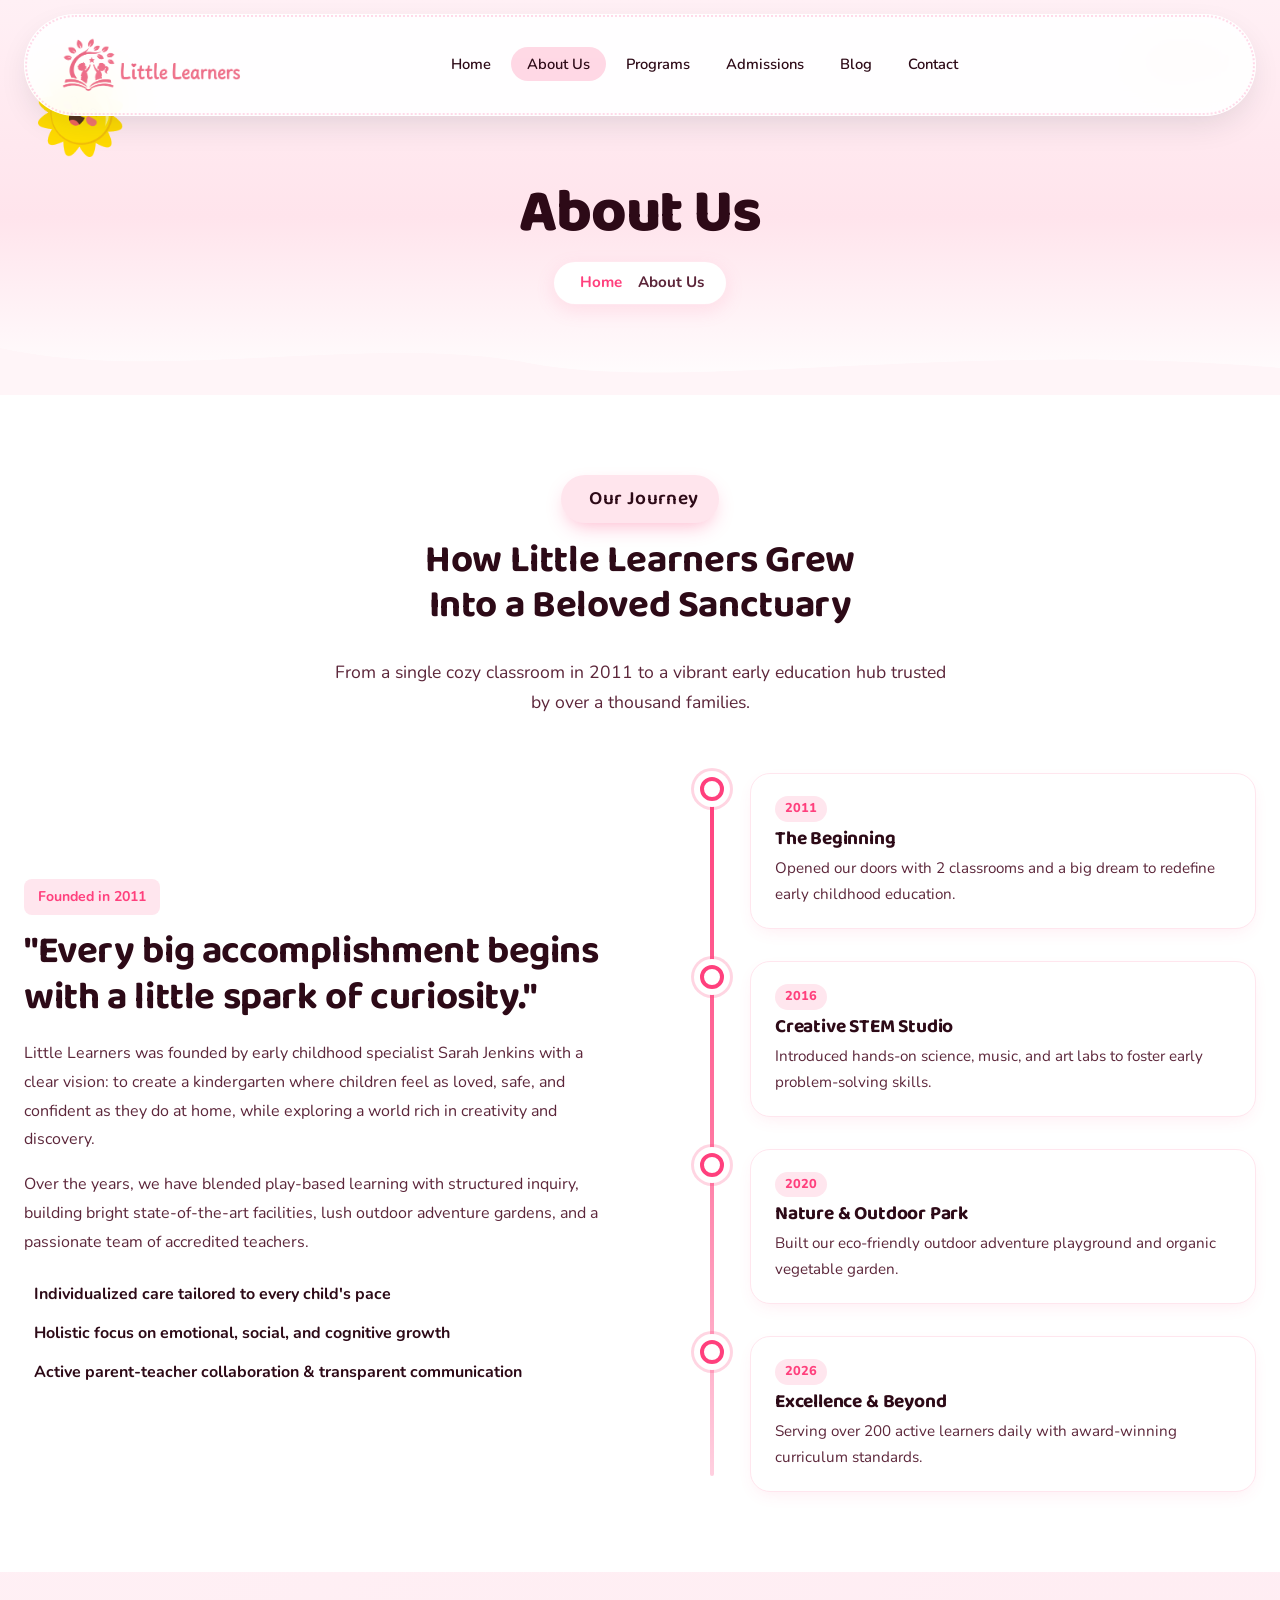
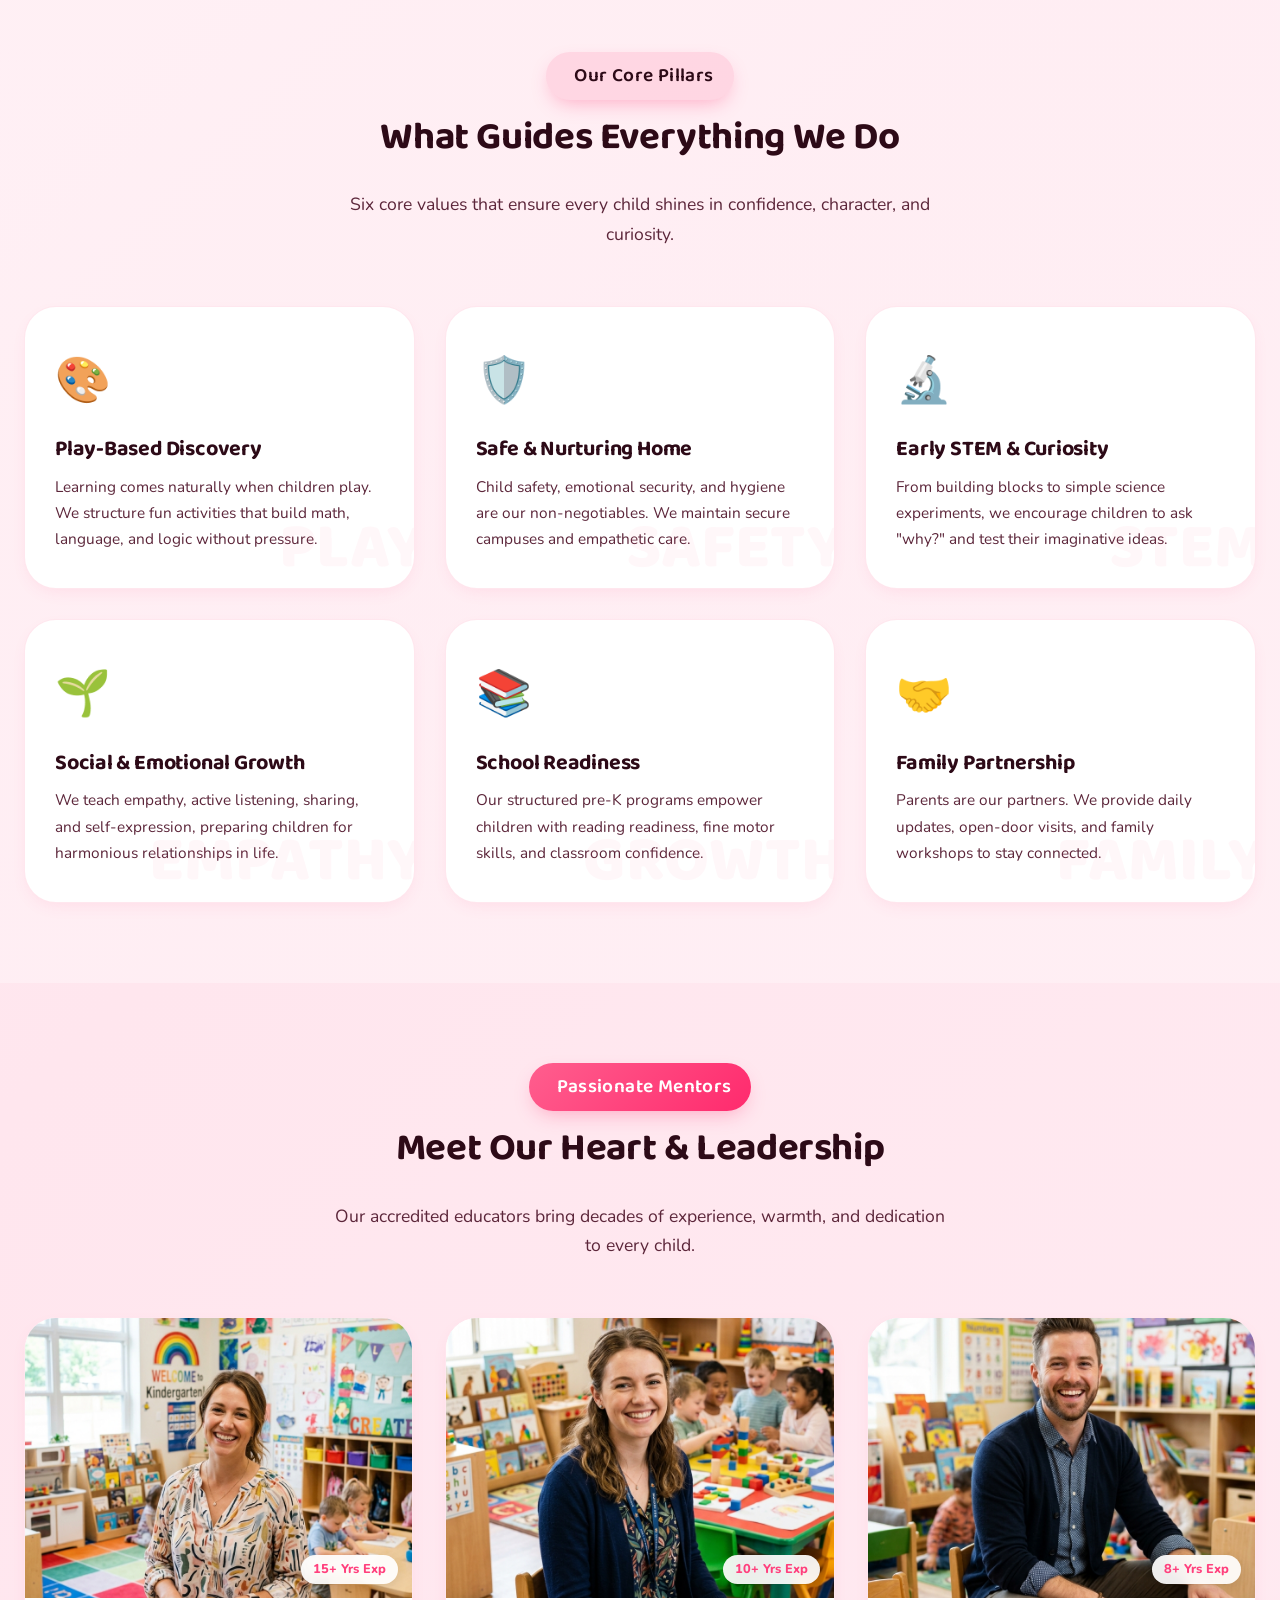
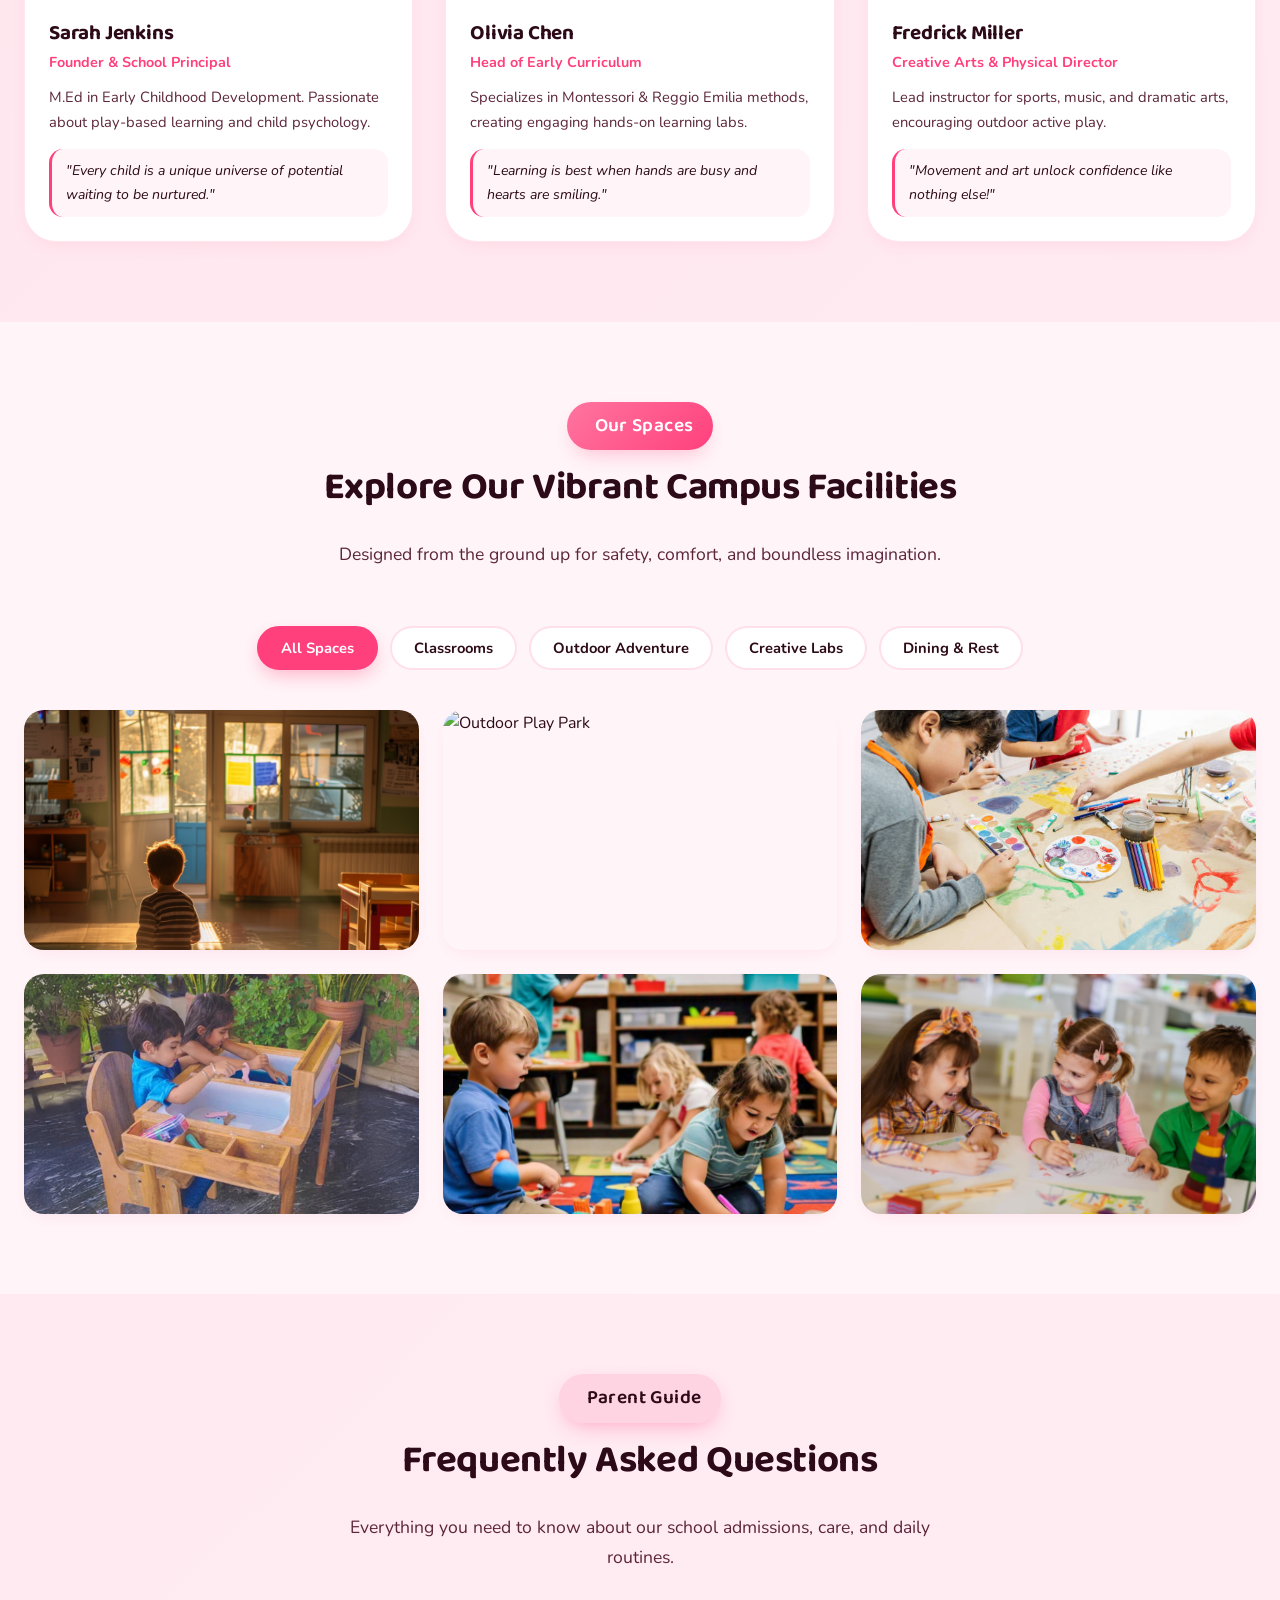
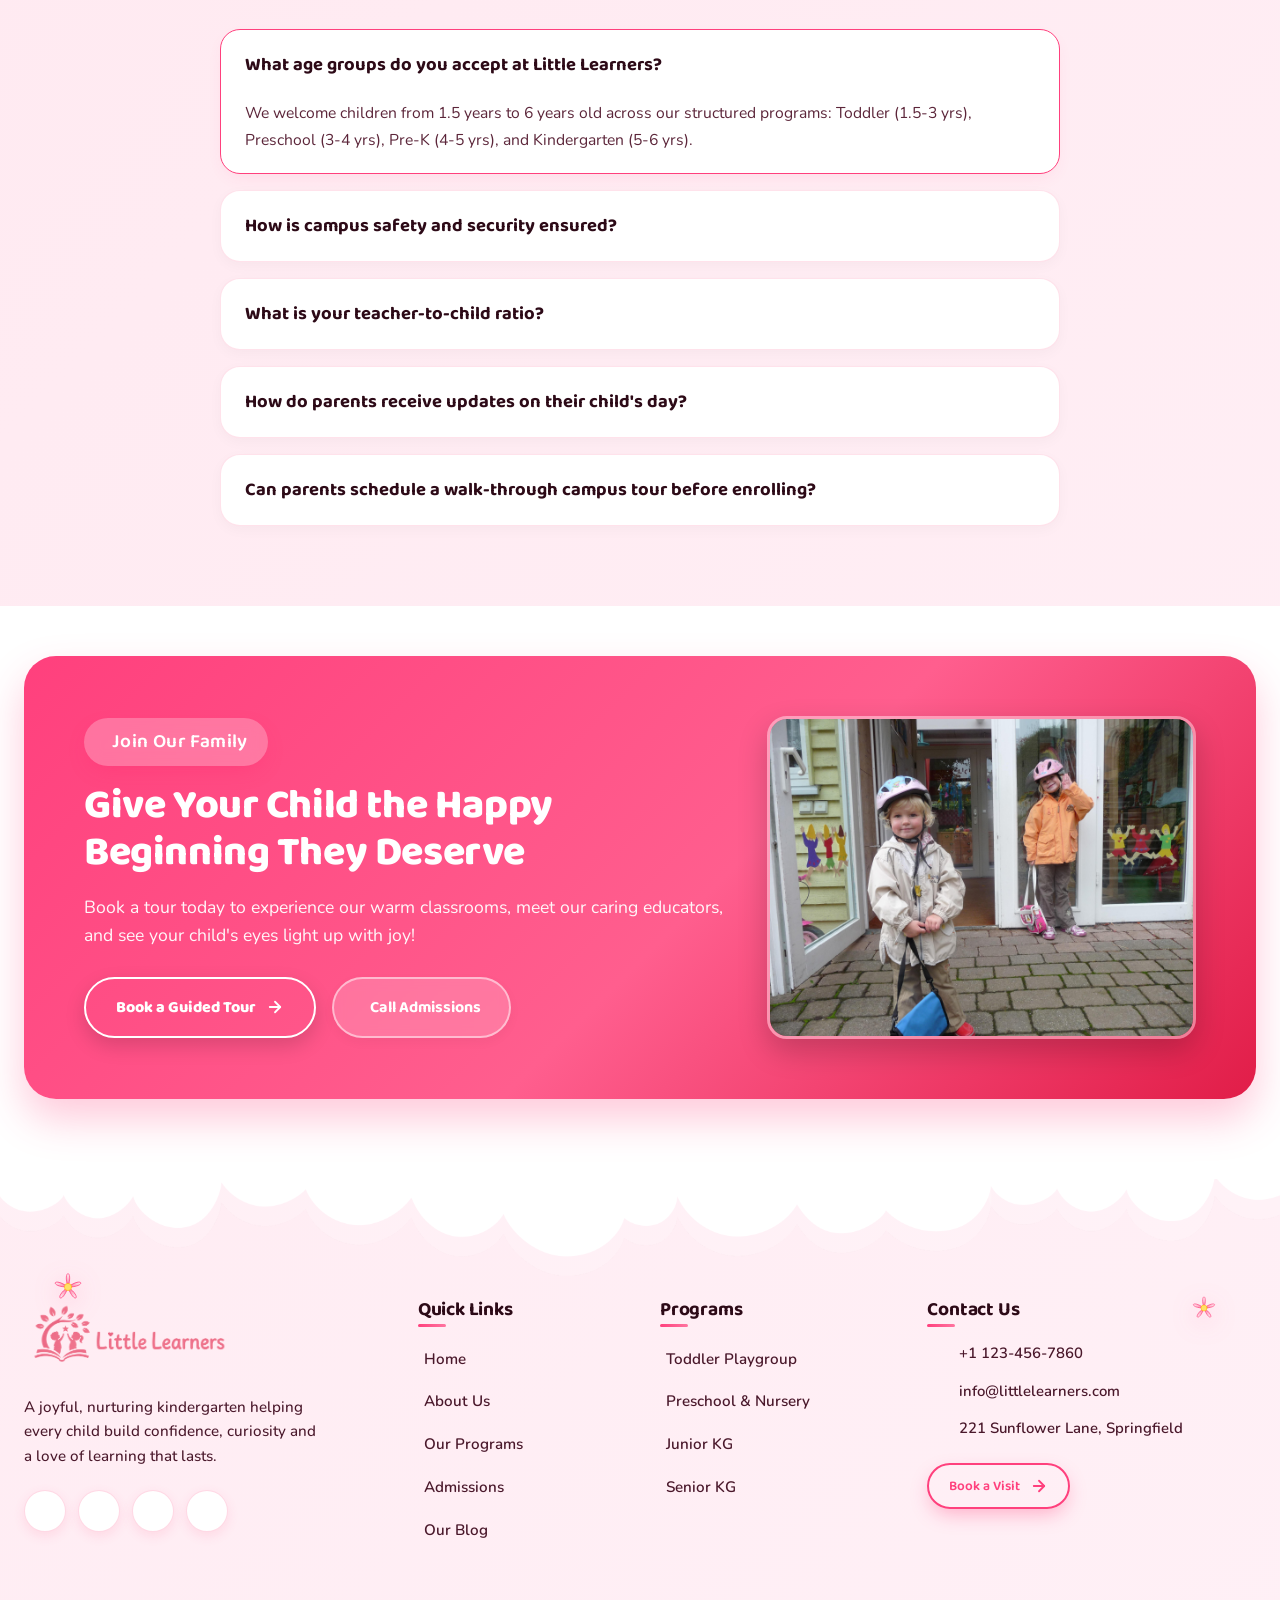
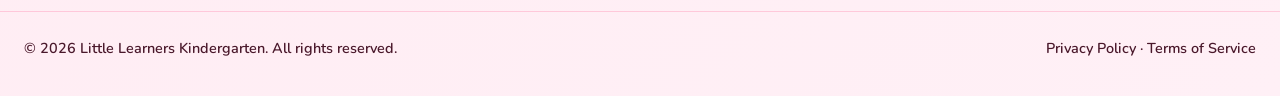
==== about.html @ aa737bb9 "Add files via upload" ====
<!DOCTYPE html>
<html lang="en">
<head>
<meta charset="UTF-8">
<meta name="viewport" content="width=device-width, initial-scale=1.0">
<title>About Us | Little Learners Kindergarten & Preschool</title>
<meta name="description" content="Learn about Little Learners Kindergarten - our story, play-based philosophy, certified educators, safe campus facilities, and commitment to early childhood growth.">
<meta property="og:title" content="About Us | Little Learners Kindergarten">
<meta property="og:description" content="Discover where curiosity and joy spark lifelong learning at Little Learners Kindergarten.">
<meta property="og:type" content="website">

<!-- Preconnect Fonts -->
<link rel="preconnect" href="https://fonts.googleapis.com">
<link rel="preconnect" href="https://fonts.gstatic.com" crossorigin>
<link href="https://fonts.googleapis.com/css2?family=Baloo+2:wght@500;600;700;800&family=Nunito:wght@400;500;600;700;800&display=swap" rel="stylesheet">

<!-- Remix Icons & Styles -->
<link href="https://cdn.jsdelivr.net/npm/remixicon@2.5.0/fonts/remixicon.css" rel="stylesheet">
<link rel="stylesheet" href="style.css">
<script type="module" src="reticle-dev.js"></script>
</head>
<body>

<!-- Loader -->
<div class="loader-overlay" id="loaderOverlay">
  <div class="loader-container md">
    <div class="loader-spinner">
      <div class="loader-ring"></div>
      <div class="loader-ring"></div>
      <div class="loader-ring"></div>
      <div class="loader-ring"></div>
    </div>
  </div>
</div>

<!-- Custom Cursor -->
<div class="custom-cursor" data-cursor></div>

<!-- Site Header -->
<header class="site-header" id="siteHeader">
  <nav class="navbar" aria-label="Primary Navigation">
    <a href="index.html" class="brand">
      <img src="images/last-Photoroom.png" alt="Little Learners Kindergarten logo">
    </a>
    <ul class="nav-links">
      <li><a href="index.html">Home</a></li>
      <li><a href="about.html" class="active">About Us</a></li>
      <li><a href="programs.html">Programs</a></li>
      <li><a href="admissions.html">Admissions</a></li>
      <li><a href="blog.html">Blog</a></li>
      <li><a href="contact.html">Contact</a></li>
    </ul>
    <div class="nav-actions">
      <div class="search-wrap">
        <form action="https://www.google.com/search" class="search" id="search-bar">
          <input type="search" placeholder="Say something..." name="q" class="search__input" aria-label="Search site">
          <button type="button" class="search__button" id="search-button" aria-label="Open search">
            <i class="ri-search-2-line search__icon"></i>
            <i class="ri-close-line search__close"></i>
          </button>
        </form>
      </div>
      <button class="burger" id="burgerBtn" aria-label="Open menu" aria-expanded="false" aria-controls="mobileNav">
        <svg viewBox="0 0 24 24" fill="none" stroke="currentColor" stroke-width="2.4" stroke-linecap="round"><line x1="3" y1="6" x2="21" y2="6"/><line x1="3" y1="12" x2="21" y2="12"/><line x1="3" y1="18" x2="21" y2="18"/></svg>
      </button>
    </div>
  </nav>
</header>

<!-- Mobile Navigation Drawer -->
<div class="mobile-nav" id="mobileNav">
  <div class="mobile-nav-top">
    <a href="index.html" class="brand">
      <img src="images/last-Photoroom.png" alt="Little Learners Kindergarten logo">
    </a>
    <button class="icon-btn" id="closeBurger" aria-label="Close menu">
      <svg viewBox="0 0 24 24" fill="none" stroke="currentColor" stroke-width="2.4" stroke-linecap="round"><line x1="18" y1="6" x2="6" y2="18"/><line x1="6" y1="6" x2="18" y2="18"/></svg>
    </button>
  </div>
  <a href="index.html">Home</a>
  <a href="about.html" class="active">About Us</a>
  <a href="programs.html">Programs</a>
  <a href="admissions.html">Admissions</a>
  <a href="blog.html">Blog</a>
  <a href="contact.html">Contact</a>
</div>

<main id="top">

  <!-- ============ PAGE SUBHEADER HERO ============ -->
  <section class="page-subheader-hero" aria-label="About Us Header">
    <img src="images/sun.png" alt="" class="hero-doodle doodle-left" aria-hidden="true">
    <img src="images/banner-shape7.png" alt="" class="hero-doodle doodle-right" aria-hidden="true">

    <div class="container" data-aos>
      <h1>About Us</h1>
      <nav class="page-breadcrumb" aria-label="Breadcrumb">
        <a href="index.html"><i class="ri-home-4-line"></i> Home</a>
        <i class="ri-arrow-right-s-line sep"></i>
        <span>About Us</span>
      </nav>
    </div>

    <!-- Scalloped / Cloud Bottom Wave -->
    <div class="cloud-wave-bottom" aria-hidden="true">
      <svg viewBox="0 0 1200 120" preserveAspectRatio="none">
        <path d="M0,0 C150,90 350,-40 500,40 C650,110 900,-20 1200,50 L1200,120 L0,120 Z"></path>
      </svg>
    </div>
  </section>


  <!-- ============ OUR STORY & TIMELINE ============ -->
  <section class="our-story-section" id="story" aria-label="Our Story & Milestones">
    <div class="container">
      <div class="section-head text-center" data-aos>
        <span class="eyebrow purple"><i class="ri-compass-3-fill""></i> Our Journey</span>
        <h2>How Little Learners Grew Into a Beloved Sanctuary</h2>
        <p class="section-desc">From a single cozy classroom in 2011 to a vibrant early education hub trusted by over a thousand families.</p>
      </div>

      <div class="story-grid">
        <div class="story-copy" data-aos>
          <div class="story-badge">Founded in 2011</div>
          <h3>"Every big accomplishment begins with a little spark of curiosity."</h3>
          <p>Little Learners was founded by early childhood specialist Sarah Jenkins with a clear vision: to create a kindergarten where children feel as loved, safe, and confident as they do at home, while exploring a world rich in creativity and discovery.</p>
          <p>Over the years, we have blended play-based learning with structured inquiry, building bright state-of-the-art facilities, lush outdoor adventure gardens, and a passionate team of accredited teachers.</p>

          <div class="story-highlights">
            <div class="highlight-item">
              <i class="ri-checkbox-circle-fill"></i>
              <span>Individualized care tailored to every child's pace</span>
            </div>
            <div class="highlight-item">
              <i class="ri-checkbox-circle-fill"></i>
              <span>Holistic focus on emotional, social, and cognitive growth</span>
            </div>
            <div class="highlight-item">
              <i class="ri-checkbox-circle-fill"></i>
              <span>Active parent-teacher collaboration &amp; transparent communication</span>
            </div>
          </div>
        </div>

        <div class="story-timeline-wrapper" data-aos>
          <div class="timeline">
            <div class="timeline-item">
              <div class="timeline-dot"></div>
              <div class="timeline-content">
                <span class="year">2011</span>
                <h4>The Beginning</h4>
                <p>Opened our doors with 2 classrooms and a big dream to redefine early childhood education.</p>
              </div>
            </div>
            <div class="timeline-item">
              <div class="timeline-dot"></div>
              <div class="timeline-content">
                <span class="year">2016</span>
                <h4>Creative STEM Studio</h4>
                <p>Introduced hands-on science, music, and art labs to foster early problem-solving skills.</p>
              </div>
            </div>
            <div class="timeline-item">
              <div class="timeline-dot"></div>
              <div class="timeline-content">
                <span class="year">2020</span>
                <h4>Nature &amp; Outdoor Park</h4>
                <p>Built our eco-friendly outdoor adventure playground and organic vegetable garden.</p>
              </div>
            </div>
            <div class="timeline-item">
              <div class="timeline-dot"></div>
              <div class="timeline-content">
                <span class="year">2026</span>
                <h4>Excellence &amp; Beyond</h4>
                <p>Serving over 200 active learners daily with award-winning curriculum standards.</p>
              </div>
            </div>
          </div>
        </div>
      </div>
    </div>
  </section>

  <!-- ============ CORE PHILOSOPHY & VALUES ============ -->
  <section class="philosophy-section" id="philosophy" aria-label="Our Educational Philosophy">
    <div class="container">
      <div class="section-head text-center" data-aos>
        <span class="eyebrow purple"><i class="ri-compass-3-fill"></i> Our Core Pillars</span>
        <h2>What Guides Everything We Do</h2>
        <p class="section-desc">Six core values that ensure every child shines in confidence, character, and curiosity.</p>
      </div>

      <div class="values-grid">
        <div class="value-card v-1" data-aos>
          <div class="value-icon">🎨</div>
          <h3>Play-Based Discovery</h3>
          <p>Learning comes naturally when children play. We structure fun activities that build math, language, and logic without pressure.</p>
          <span class="value-bg-tag">Play</span>
        </div>

        <div class="value-card v-2" data-aos>
          <div class="value-icon">🛡️</div>
          <h3>Safe &amp; Nurturing Home</h3>
          <p>Child safety, emotional security, and hygiene are our non-negotiables. We maintain secure campuses and empathetic care.</p>
          <span class="value-bg-tag">Safety</span>
        </div>

        <div class="value-card v-3" data-aos>
          <div class="value-icon">🔬</div>
          <h3>Early STEM &amp; Curiosity</h3>
          <p>From building blocks to simple science experiments, we encourage children to ask "why?" and test their imaginative ideas.</p>
          <span class="value-bg-tag">STEM</span>
        </div>

        <div class="value-card v-4" data-aos>
          <div class="value-icon">🌱</div>
          <h3>Social &amp; Emotional Growth</h3>
          <p>We teach empathy, active listening, sharing, and self-expression, preparing children for harmonious relationships in life.</p>
          <span class="value-bg-tag">Empathy</span>
        </div>

        <div class="value-card v-5" data-aos>
          <div class="value-icon">📚</div>
          <h3>School Readiness</h3>
          <p>Our structured pre-K programs empower children with reading readiness, fine motor skills, and classroom confidence.</p>
          <span class="value-bg-tag">Growth</span>
        </div>

        <div class="value-card v-6" data-aos>
          <div class="value-icon">🤝</div>
          <h3>Family Partnership</h3>
          <p>Parents are our partners. We provide daily updates, open-door visits, and family workshops to stay connected.</p>
          <span class="value-bg-tag">Family</span>
        </div>
      </div>
    </div>
  </section>

  <!-- ============ LEADERSHIP & EDUCATORS ============ -->
  <section class="leadership-section" id="team" aria-label="Our Leadership & Educators">
    <div class="container">
      <div class="section-head text-center" data-aos>
        <span class="eyebrow"><i class="ri-user-star-line"></i> Passionate Mentors</span>
        <h2>Meet Our Heart &amp; Leadership</h2>
        <p class="section-desc">Our accredited educators bring decades of experience, warmth, and dedication to every child.</p>
      </div>

      <div class="team-grid">
        <article class="team-card" data-aos>
          <div class="team-photo-wrap">
            <img src="images/teacher-sarah.jpg" alt="Sarah Jenkins - Founder & School Principal">
            <span class="exp-tag">15+ Yrs Exp</span>
          </div>
          <div class="team-info">
            <h3>Sarah Jenkins</h3>
            <span class="role">Founder &amp; School Principal</span>
            <p>M.Ed in Early Childhood Development. Passionate about play-based learning and child psychology.</p>
            <div class="team-quote">"Every child is a unique universe of potential waiting to be nurtured."</div>
          </div>
        </article>

        <article class="team-card" data-aos>
          <div class="team-photo-wrap">
            <img src="images/teacher-olivia.jpg" alt="Olivia Chen - Head of Curriculum">
            <span class="exp-tag">10+ Yrs Exp</span>
          </div>
          <div class="team-info">
            <h3>Olivia Chen</h3>
            <span class="role">Head of Early Curriculum</span>
            <p>Specializes in Montessori &amp; Reggio Emilia methods, creating engaging hands-on learning labs.</p>
            <div class="team-quote">"Learning is best when hands are busy and hearts are smiling."</div>
          </div>
        </article>

        <article class="team-card" data-aos>
          <div class="team-photo-wrap">
            <img src="images/teacher-fred.jpg" alt="Fredrick Miller - Creative Arts & Physical Dev">
            <span class="exp-tag">8+ Yrs Exp</span>
          </div>
          <div class="team-info">
            <h3>Fredrick Miller</h3>
            <span class="role">Creative Arts &amp; Physical Director</span>
            <p>Lead instructor for sports, music, and dramatic arts, encouraging outdoor active play.</p>
            <div class="team-quote">"Movement and art unlock confidence like nothing else!"</div>
          </div>
        </article>
      </div>
    </div>
  </section>

  <!-- ============ INTERACTIVE CAMPUS & FACILITY GALLERY ============ -->
  <section class="campus-gallery-section" id="campus" aria-label="Campus & Facility Gallery">
    <div class="container">
      <div class="section-head text-center" data-aos>
        <span class="eyebrow orange"><i class="ri-building-4-line"></i> Our Spaces</span>
        <h2>Explore Our Vibrant Campus Facilities</h2>
        <p class="section-desc">Designed from the ground up for safety, comfort, and boundless imagination.</p>
      </div>

      <!-- Filter Buttons -->
      <div class="gallery-filter-tabs" data-aos>
        <button class="filter-tab active" data-filter="all">All Spaces</button>
        <button class="filter-tab" data-filter="classrooms">Classrooms</button>
        <button class="filter-tab" data-filter="playground">Outdoor Adventure</button>
        <button class="filter-tab" data-filter="creative">Creative Labs</button>
        <button class="filter-tab" data-filter="dining">Dining &amp; Rest</button>
      </div>

      <!-- Gallery Grid -->
      <div class="gallery-grid" data-aos>
        <div class="gallery-item" data-category="classrooms">
          <div class="gallery-thumb">
            <img src="images/adorable-kid-playing-with-shadows.jpg" alt="Sunny Discovery Classroom">
            <div class="gallery-overlay">
              <span class="gallery-cat">Classroom</span>
              <h4>Sunny Discovery Classroom</h4>
              <button class="view-img-btn" data-src="images/kindergarten-img1.png" data-title="Sunny Discovery Classroom" aria-label="View larger image"><i class="ri-zoom-in-line"></i></button>
            </div>
          </div>
        </div>

        <div class="gallery-item" data-category="playground">
          <div class="gallery-thumb">
            <img src="images/outdoor.jpg" alt="Outdoor Play Park">
            <div class="gallery-overlay">
              <span class="gallery-cat">Outdoor Adventure</span>
              <h4>Outdoor Adventure Park</h4>
              <button class="view-img-btn" data-src="images/kids.png" data-title="Outdoor Adventure Park" aria-label="View larger image"><i class="ri-zoom-in-line"></i></button>
            </div>
          </div>
        </div>

        <div class="gallery-item" data-category="creative">
          <div class="gallery-thumb">
            <img src="images/Creative Art & Craft Studio.jpg" alt="Creative Art & Craft Studio">
            <div class="gallery-overlay">
              <span class="gallery-cat">Creative Lab</span>
              <h4>Creative Art &amp; Craft Studio</h4>
              <button class="view-img-btn" data-src="images/banner-img1.png" data-title="Creative Art & Craft Studio" aria-label="View larger image"><i class="ri-zoom-in-line"></i></button>
            </div>
          </div>
        </div>

        <div class="gallery-item" data-category="classrooms">
          <div class="gallery-thumb">
            <img src="images/Sensory Exploration Corner.webp" alt="Sensory Exploration Corner">
            <div class="gallery-overlay">
              <span class="gallery-cat">Classroom</span>
              <h4>Sensory Exploration Corner</h4>
              <button class="view-img-btn" data-src="images/about-1.png" data-title="Sensory Exploration Corner" aria-label="View larger image"><i class="ri-zoom-in-line"></i></button>
            </div>
          </div>
        </div>

        <div class="gallery-item" data-category="dining">
          <div class="gallery-thumb">
            <img src="images/blog-img2.png" alt="Organic Nutrition & Dining Hall">
            <div class="gallery-overlay">
              <span class="gallery-cat">Dining &amp; Rest</span>
              <h4>Organic Nutrition Hall</h4>
              <button class="view-img-btn" data-src="images/blog-img2.png" data-title="Organic Nutrition Hall" aria-label="View larger image"><i class="ri-zoom-in-line"></i></button>
            </div>
          </div>
        </div>

        <div class="gallery-item" data-category="creative">
          <div class="gallery-thumb">
            <img src="images/blog-img1.png" alt="Cozy Storybook Library">
            <div class="gallery-overlay">
              <span class="gallery-cat">Creative Lab</span>
              <h4>Cozy Storybook Library</h4>
              <button class="view-img-btn" data-src="images/blog-img1.png" data-title="Cozy Storybook Library" aria-label="View larger image"><i class="ri-zoom-in-line"></i></button>
            </div>
          </div>
        </div>
      </div>
    </div>
  </section>

  <!-- ============ INTERACTIVE FAQ ACCORDION ============ -->
  <section class="faq-section" id="faq" aria-label="Frequently Asked Questions">
    <div class="container">
      <div class="section-head text-center" data-aos>
        <span class="eyebrow purple"><i class="ri-questionnaire-line"></i> Parent Guide</span>
        <h2>Frequently Asked Questions</h2>
        <p class="section-desc">Everything you need to know about our school admissions, care, and daily routines.</p>
      </div>

      <div class="faq-wrapper" data-aos>
        <div class="faq-item active">
          <button class="faq-trigger" aria-expanded="true">
            <span>What age groups do you accept at Little Learners?</span>
            <i class="ri-add-line faq-icon"></i>
          </button>
          <div class="faq-content">
            <p>We welcome children from 1.5 years to 6 years old across our structured programs: Toddler (1.5-3 yrs), Preschool (3-4 yrs), Pre-K (4-5 yrs), and Kindergarten (5-6 yrs).</p>
          </div>
        </div>

        <div class="faq-item">
          <button class="faq-trigger" aria-expanded="false">
            <span>How is campus safety and security ensured?</span>
            <i class="ri-add-line faq-icon"></i>
          </button>
          <div class="faq-content">
            <p>Our campus features 24/7 HD CCTV monitoring, biometric access gates, background-checked staff, biometric child check-in/out, and dedicated certified first-aid personnel on site at all times.</p>
          </div>
        </div>

        <div class="faq-item">
          <button class="faq-trigger" aria-expanded="false">
            <span>What is your teacher-to-child ratio?</span>
            <i class="ri-add-line faq-icon"></i>
          </button>
          <div class="faq-content">
            <p>We maintain low ratios to ensure personalized warmth and attention: 1:4 for toddlers, 1:6 for preschool, and 1:8 for Pre-K and Kindergarten groups.</p>
          </div>
        </div>

        <div class="faq-item">
          <button class="faq-trigger" aria-expanded="false">
            <span>How do parents receive updates on their child's day?</span>
            <i class="ri-add-line faq-icon"></i>
          </button>
          <div class="faq-content">
            <p>Through our secure Parent Mobile App, parents receive real-time updates, activity photos, meal summaries, nap logs, and direct chat access with lead teachers.</p>
          </div>
        </div>

        <div class="faq-item">
          <button class="faq-trigger" aria-expanded="false">
            <span>Can parents schedule a walk-through campus tour before enrolling?</span>
            <i class="ri-add-line faq-icon"></i>
          </button>
          <div class="faq-content">
            <p>Yes, absolutely! We encourage all prospective parents to visit us. You can easily schedule a personalized guided tour by clicking the "Schedule a Campus Tour" button on this page.</p>
          </div>
        </div>
      </div>
    </div>
  </section>

  <!-- ============ CTA BANNER & VIRTUAL TOUR ============ -->
  <section class="cta-banner-section" aria-label="Schedule Tour Call to Action" data-testid="cta-banner">
    <div class="container">
      <div class="cta-card" data-aos>
        <div class="cta-content">
          <span class="eyebrow white"><i class="ri-heart-add-fill"></i> Join Our Family</span>
          <h2>Give Your Child the Happy Beginning They Deserve</h2>
          <p>Book a tour today to experience our warm classrooms, meet our caring educators, and see your child's eyes light up with joy!</p>
          <div class="cta-btns">
            <button class="btn btn-primary cta-btn-white" id="openTourModalBtn2" data-testid="cta-tour-btn">
              Book a Guided Tour
              <svg viewBox="0 0 24 24" fill="none" stroke="currentColor" stroke-width="2.4" stroke-linecap="round" stroke-linejoin="round"><line x1="5" y1="12" x2="19" y2="12"/><polyline points="12 5 19 12 12 19"/></svg>
            </button>
            <a href="tel:+1234567890" class="btn btn-secondary cta-btn-outline">
              <i class="ri-phone-fill"></i> Call Admissions
            </a>
          </div>
        </div>
        <div class="cta-visual">
          <img src="images/eme-kindergarten-421623_1920.jpg" alt="Happy teacher and children">
        </div>
      </div>
    </div>
  </section>

</main>

<!-- ============ FOOTER ============ -->
<footer class="site-footer" id="footer">
  <div class="c-ft-shape" aria-hidden="true">
    <img src="images/our-program-shape1-1.png" alt="" class="cloud-shape-img">
  </div>

  <!-- Cherry Blossom Floating Doodles in Footer -->
  <svg class="cherry-blossom blossom-sway-slow" viewBox="0 0 100 100" width="60" height="60" style="top: 15%; left: 3%;" aria-hidden="true">
    <g fill="none" stroke-linecap="round" stroke-linejoin="round">
      <path d="M50 50 C40 20, 60 20, 50 50 Z" fill="url(#blossomGrad1)" stroke="#ff407d" stroke-width="1.2" transform="rotate(0 50 50)"/>
      <path d="M50 50 C40 20, 60 20, 50 50 Z" fill="url(#blossomGrad1)" stroke="#ff407d" stroke-width="1.2" transform="rotate(72 50 50)"/>
      <path d="M50 50 C40 20, 60 20, 50 50 Z" fill="url(#blossomGrad1)" stroke="#ff407d" stroke-width="1.2" transform="rotate(144 50 50)"/>
      <path d="M50 50 C40 20, 60 20, 50 50 Z" fill="url(#blossomGrad1)" stroke="#ff407d" stroke-width="1.2" transform="rotate(216 50 50)"/>
      <path d="M50 50 C40 20, 60 20, 50 50 Z" fill="url(#blossomGrad1)" stroke="#ff407d" stroke-width="1.2" transform="rotate(288 50 50)"/>
      <circle cx="50" cy="50" r="6" fill="#ffe066" stroke="#ffb703" stroke-width="1"/>
    </g>
    <defs>
      <linearGradient id="blossomGrad1" x1="0%" y1="0%" x2="0%" y2="100%">
        <stop offset="0%" stop-color="#fff0f5" />
        <stop offset="60%" stop-color="#ff9ebb" />
        <stop offset="100%" stop-color="#ff407d" />
      </linearGradient>
    </defs>
  </svg>
  <svg class="cherry-blossom blossom-float" viewBox="0 0 100 100" width="50" height="50" style="top: 20%; right: 4%;" aria-hidden="true">
    <g fill="none" stroke-linecap="round" stroke-linejoin="round">
      <path d="M50 50 C40 20, 60 20, 50 50 Z" fill="url(#blossomGrad1)" stroke="#ff407d" stroke-width="1.2" transform="rotate(0 50 50)"/>
      <path d="M50 50 C40 20, 60 20, 50 50 Z" fill="url(#blossomGrad1)" stroke="#ff407d" stroke-width="1.2" transform="rotate(72 50 50)"/>
      <path d="M50 50 C40 20, 60 20, 50 50 Z" fill="url(#blossomGrad1)" stroke="#ff407d" stroke-width="1.2" transform="rotate(144 50 50)"/>
      <path d="M50 50 C40 20, 60 20, 50 50 Z" fill="url(#blossomGrad1)" stroke="#ff407d" stroke-width="1.2" transform="rotate(216 50 50)"/>
      <path d="M50 50 C40 20, 60 20, 50 50 Z" fill="url(#blossomGrad1)" stroke="#ff407d" stroke-width="1.2" transform="rotate(288 50 50)"/>
      <circle cx="50" cy="50" r="6" fill="#ffe066" stroke="#ffb703" stroke-width="1"/>
    </g>
  </svg>

  <div class="container footer-grid">
    <div class="footer-about" data-aos>
      <div class="footer-brand">
        <a href="index.html">
          <img src="images/last-Photoroom.png" alt="Little Learners Kindergarten logo">
        </a>
      </div>
      <p>A joyful, nurturing kindergarten helping every child build confidence, curiosity and a love of learning that lasts.</p>
      <div class="footer-social">
        <a href="#" aria-label="Instagram"><i class="ri-instagram-line"></i></a>
        <a href="#" aria-label="Facebook"><i class="ri-facebook-fill"></i></a>
        <a href="#" aria-label="YouTube"><i class="ri-youtube-fill"></i></a>
        <a href="#" aria-label="LinkedIn"><i class="ri-linkedin-fill"></i></a>
      </div>
    </div>
    <div class="footer-col" data-aos>
      <h4>Quick Links</h4>
      <ul>
        <li><a href="index.html"><i class="ri-arrow-right-s-line"></i> Home</a></li>
        <li><a href="about.html"><i class="ri-arrow-right-s-line"></i> About Us</a></li>
        <li><a href="programs.html"><i class="ri-arrow-right-s-line"></i> Our Programs</a></li>
        <li><a href="admissions.html"><i class="ri-arrow-right-s-line"></i> Admissions</a></li>
        <li><a href="blog.html"><i class="ri-arrow-right-s-line"></i> Our Blog</a></li>
      </ul>
    </div>
    <div class="footer-col" data-aos>
      <h4>Programs</h4>
      <ul>
        <li><a href="programs.html"><i class="ri-arrow-right-s-line"></i> Toddler Playgroup</a></li>
        <li><a href="programs.html"><i class="ri-arrow-right-s-line"></i> Preschool &amp; Nursery</a></li>
        <li><a href="programs.html"><i class="ri-arrow-right-s-line"></i> Junior KG</a></li>
        <li><a href="programs.html"><i class="ri-arrow-right-s-line"></i> Senior KG</a></li>
      </ul>
    </div>
    <div class="footer-col" data-aos>
      <h4>Contact Us</h4>
      <ul class="footer-contact">
        <li>
          <i class="ri-phone-fill"></i>
          <span>+1 123-456-7860</span>
        </li>
        <li>
          <i class="ri-mail-fill"></i>
          <span>info@littlelearners.com</span>
        </li>
        <li>
          <i class="ri-map-pin-2-fill"></i>
          <span>221 Sunflower Lane, Springfield</span>
        </li>
      </ul>
      <button class="btn btn-primary btn-sm open-program-modal-btn" style="margin-top: 10px;">Book a Visit
        <svg viewBox="0 0 24 24" fill="none" stroke="currentColor" stroke-width="2.4" stroke-linecap="round" stroke-linejoin="round"><line x1="5" y1="12" x2="19" y2="12"/><polyline points="12 5 19 12 12 19"/></svg>
      </button>
    </div>
  </div>
  <div class="container footer-bottom">
    <span>© 2026 Little Learners Kindergarten. All rights reserved.</span>
    <span><a href="#">Privacy Policy</a> · <a href="#">Terms of Service</a></span>
  </div>
</footer>

<!-- Back to top button -->
<button id="backToTop" aria-label="Back to Top"><i class="ri-arrow-up-line"></i></button>

<!-- Campus Tour Schedule Modal -->
<div class="modal-overlay" id="tourModal" aria-hidden="true">
  <div class="modal-card" role="dialog" aria-modal="true" aria-labelledby="modalTitle">
    <button class="modal-close" id="closeTourModalBtn" aria-label="Close modal">&times;</button>
    <div class="modal-header">
      <span class="eyebrow"><i class="ri-calendar-event-fill"></i> Campus Tour</span>
      <h3 id="modalTitle">Schedule Your Visit</h3>
      <p>Choose a convenient time to explore our campus with your child.</p>
    </div>
    <form id="tourScheduleForm" class="modal-form">
      <div class="form-group">
        <label for="parentName">Parent Full Name</label>
        <input type="text" id="parentName" placeholder="e.g. Jane Doe" required>
      </div>
      <div class="form-row">
        <div class="form-group">
          <label for="parentEmail">Email Address</label>
          <input type="email" id="parentEmail" placeholder="jane@example.com" required>
        </div>
        <div class="form-group">
          <label for="parentPhone">Phone Number</label>
          <input type="tel" id="parentPhone" placeholder="(555) 000-0000" required>
        </div>
      </div>
      <div class="form-row">
        <div class="form-group">
          <label for="childAge">Child's Age Group</label>
          <select id="childAge" required>
            <option value="">Select age</option>
            <option value="toddler">Toddler (1.5 - 3 yrs)</option>
            <option value="preschool">Preschool (3 - 4 yrs)</option>
            <option value="prek">Pre-K (4 - 5 yrs)</option>
            <option value="kindergarten">Kindergarten (5 - 6 yrs)</option>
          </select>
        </div>
        <div class="form-group">
          <label for="preferredDate">Preferred Date</label>
          <input type="date" id="preferredDate" required>
        </div>
      </div>
      <button type="submit" class="btn btn-primary btn-block">
        Confirm Tour Request
        <i class="ri-check-line"></i>
      </button>
    </form>
  </div>
</div>

<!-- Image Lightbox Modal -->
<div class="lightbox-overlay" id="lightboxModal" aria-hidden="true">
  <div class="lightbox-content">
    <button class="lightbox-close" id="lightboxClose" aria-label="Close preview">&times;</button>
    <img id="lightboxImg" src="" alt="Preview">
    <p id="lightboxCaption" class="lightbox-caption"></p>
  </div>
</div>

<!-- Scripts -->
<script src="script.js"></script>
</body>
</html>
---- style.css ----
/* =========================================================
   Little Learners - Kindergarten & Preschool
   Design tokens
   ========================================================= */
:root{
  --thistle: #f43f5e;
  --pastel-petal: #ff407d;
  --baby-pink: #ff5e8e;
  --icy-blue: #ffe4ed;
  --sky-blue: #ffd0e0;

  --rose-primary: var(--pastel-petal);
  --rose-deep: #e11d48;
  --rose-light: #ff75a0;
  --accent: var(--pastel-petal);
  --accent-soft: rgba(255, 64, 125, 0.2);
  --paper: #fff0f5;
  --paper-soft: #ffe6ee;
  --bg-light: #fff5f8;
  --white: #FFFFFF;
  --ink: #2d0a17;
  --grey: #5c263a;

  --radius-lg: 32px;
  --radius-md: 20px;
  --radius-sm: 14px;

  --shadow-soft: 0 8px 24px -6px rgba(255, 64, 125, 0.16);
  --shadow-card: 0 6px 18px -6px rgba(255, 64, 125, 0.12);
  --shadow-btn: 0 8px 20px -4px rgba(255, 42, 109, 0.35);

  --ease: cubic-bezier(.22,1,.36,1);
}

*,*::before,*::after{ box-sizing:border-box; }
html{
  scroll-behavior:smooth;
  scroll-padding-top: 110px;
}
@media (prefers-reduced-motion: reduce){
  html{ scroll-behavior:auto; }
  *{ animation-duration:0.001ms !important; animation-iteration-count:1 !important; transition-duration:0.001ms !important; }
}

html, body {
  overflow-x: clip;
}
body{
  margin:0;
  font-family:'Nunito', sans-serif;
  color:var(--ink);
  background:linear-gradient(135deg, var(--paper) 0%, var(--paper-soft) 35%, #fff0f6 100%);
  line-height:1.7;
}

h1,h2,h3,h4{
  font-family:'Baloo 2','Poppins', sans-serif;
  color:var(--ink);
  margin:0;
  line-height:1.15;
  letter-spacing:-0.01em;
  text-wrap:balance;
}

p{ margin:0; color:var(--grey); }
a{ text-decoration:none; color:inherit; }
img{ max-width:100%; display:block; }
ul{ margin:0; padding:0; list-style:none; }
button{ font-family:inherit; cursor:pointer; }

.container{
  width:100%;
  max-width:1280px;
  margin:0 auto;
  padding:0 24px;
}

section{ position:relative; }

/* focus visibility */
a:focus-visible, button:focus-visible, input:focus-visible{
  outline:3px solid var(--purple);
  outline-offset:3px;
  border-radius:8px;
}

/* -------- eyebrow badge -------- */
.eyebrow{
  display:inline-flex;
  align-items:center;
  gap:8px;
  padding:8px 20px;
  border-radius:999px;
  background:linear-gradient(135deg, #ff5e8e, #ff2a6d);
  color:#fff;
  font-family:'Baloo 2', sans-serif;
  font-weight:600;
  font-size: 1.2rem;
  letter-spacing:0.02em;
  box-shadow:0 8px 20px -6px rgba(255, 42, 109, 0.35);
}
.eyebrow.orange{ background:linear-gradient(135deg,#ff75a0,#ff407d); box-shadow:0 10px 22px -8px rgba(255, 64, 125, 0.35);}
.eyebrow.green{ background:linear-gradient(135deg,#ff5e8e,#ff2a6d); box-shadow:0 10px 22px -8px rgba(255, 42, 109, 0.35);}

/* -------- buttons -------- */
.btn{
  position:relative;
  display:inline-flex;
  align-items:center;
  gap:10px;
  padding:16px 30px;
  border:none;
  border-radius:999px;
  font-family:'Baloo 2', sans-serif;
  font-weight:600;
  font-size:1rem;
  cursor:pointer;
  transition:transform .35s var(--ease), box-shadow .35s var(--ease), background .35s var(--ease), color .35s var(--ease);
  white-space:nowrap;
  overflow:hidden;
  isolation:isolate;
  border: 2px solid #ff407d;
  color: inherit;
}
.btn svg{ width:18px; height:18px; transition:transform .35s var(--ease); flex-shrink:0; stroke: currentColor; }
.btn:hover svg{ transform:translateX(5px); }
.btn:hover{ transform:translateY(-3px) scale(1.03); }
.btn:active{ transform:translateY(-1px) scale(0.99); }

.btn-primary{
  color: #ff407d;
  border-color: #ff407d;
  box-shadow:var(--shadow-btn);
  background: transparent;
}
.btn-primary:hover{
  box-shadow:0 16px 32px -8px rgba(255, 42, 109, 0.55);
  color:#ffffff;
}

.btn::before{
  background:linear-gradient(135deg, #ff2a6d, #e11d48);
  content: "";
  position: absolute;
  top: 50%;
  left: 50%;
  transform: translate(-50%,-50%);
  z-index: -1;
  transition: all 0.6s ease;
}

.btn-primary::before{
  width: 0%;
  height: 100%;
}

.btn-primary:hover::before{
  width: 100%;
}

.sticky-card-btn {
  color: #ff2a6d !important;
  border-color: #ff75a0 !important;
  box-shadow: 0 8px 25px -4px rgba(255, 64, 125, 0.55) !important;
}
.sticky-card-btn::before {
  background: linear-gradient(135deg, #ff2a6d, #e11d48) !important;
  width: 0% !important;
  height: 100% !important;
}
.sticky-card-btn:hover::before {
  width: 100% !important;
}
.sticky-card-btn:hover {
  box-shadow: 0 16px 32px -8px rgba(255, 42, 109, 0.75) !important;
  color: #ffffff !important;
  border-color: #ff407d !important;
}

.btn-ghost{
  background:#ffffff;
  color:#ff2a6d !important;
  border:2px solid #ff5e8e;
  box-shadow:var(--shadow-card);
}
.btn-ghost:hover{ background:#ff5e8e; color:#ffffff !important; border-color:#ff5e8e; }

.btn-sm{ padding:10px 20px; font-size:0.85rem; }

/* ripple */
.btn .ripple{
  position:absolute; border-radius:50%;
  background:rgba(255,255,255,0.55);
  transform:scale(0);
  animation:ripple .6s var(--ease);
  pointer-events:none;
}
@keyframes ripple{ to{ transform:scale(3.2); opacity:0; } }

.text-link{
  display:inline-flex;
  align-items:center;
  gap:6px;
  font-family:'Baloo 2', sans-serif;
  font-weight:600;
  font-size:0.9rem;
  transition:gap .3s var(--ease);
}
.text-link svg{ width:15px; height:15px; transition:transform .3s var(--ease); }
.text-link:hover{ gap:10px; }
.text-link:hover svg{ transform:translateX(3px); }

/* =========================================================
   HEADER
   ========================================================= */
.site-header{
  position:fixed;
  top:0; left:0; right:0;
  z-index:200;
  padding:14px 24px;
}
.navbar{
  max-width:1240px;
  margin:0 auto;
  display:flex;
  align-items:center;
  justify-content:space-between;
  gap:20px;
  background:rgba(255, 255, 255, 0.94);
  backdrop-filter:blur(18px);
  -webkit-backdrop-filter:blur(18px);
  border:1px solid rgba(255,255,255,0.92);
  border-radius:999px;
  padding:8px 24px 8px 28px;
  box-shadow:0 12px 35px -10px rgba(26,36,51,0.16);
  transition:box-shadow .3s var(--ease), padding .3s var(--ease), border-color .3s var(--ease), background .3s var(--ease);
  flex-wrap:nowrap;
  position:relative;
}

.navbar::before{
  content:"";
  position:absolute;
  inset:0;
  border-radius:999px;
  border:2px dotted rgba(255, 150, 191, 0.35);
  pointer-events:none;
  opacity:1;
  transition:opacity .3s var(--ease);
}

.site-header.scrolled .navbar{
  box-shadow:0 14px 35px -10px rgba(26,36,51,0.2);
  border-color:rgba(255,255,255,0.98);
  background:rgba(255, 255, 255, 0.96);
}

.site-header.scrolled .navbar::before{
  opacity:0;
}
.brand{
  display:flex;
  align-items:center;
  gap:10px;
  font-family:'Baloo 2', sans-serif;
  font-weight:700;
  font-size:1.15rem;
  color:var(--ink);
  flex-shrink:0;
  min-width:auto;
  transition:opacity .45s var(--ease), transform .45s var(--ease), width .45s var(--ease), min-width .45s var(--ease), margin .45s var(--ease);
}
.brand img{
  display:block;
  width:auto;
  max-width:260px;
  max-height:84px;
  height:auto;
  object-fit:contain;
}
.brand span{ color:var(--blue); }


.nav-links{
  display:flex;
  justify-content:center;
  align-items:center;
  gap:4px;
  margin:0 auto;
}
.nav-links a{
  padding:7px 16px;
  border-radius:999px;
  font-weight:600;
  font-size:0.92rem;
  color:var(--ink);
  transition:background .25s var(--ease), color .25s var(--ease);
  position:relative;
  white-space:nowrap;
}
.search__input {
  border: none;
  outline: none;
  width: 100%;
  height: 100%;
  border-radius: 999px;
  padding: 0 50px;
  background: transparent;
  color: var(--ink);
  font-family: var(--body-font);
  font-size: var(--small-font-size);
  font-weight: 500;
  opacity: 0;
  pointer-events: none;
  transition: opacity 0.35s ease 0.12s;
}
.nav-links a:hover, .nav-links a.active{
  background:var(--accent-soft);
  color:var(--blue);
}

.nav-actions{ 
  display:flex; 
  align-items:center; 
  gap:8px; 
  flex-shrink:0;
}
/*=============== GOOGLE FONTS ===============*/
@import url("https://fonts.googleapis.com/css2?family=Poppins:wght@400;500&display=swap");
/*=============== VARIABLES CSS ===============*/
:root {
  /*========== Colors ==========*/
  /*Color mode HSL(hue, saturation, lightness)*/
  --first-color: hsl(335, 100%, 70%);
  --dark-color: #c96a8d;
  --title-color: hsl(335, 20%, 18%);
  --text-color-light: hsl(335, 20%, 55%);
  --white-color: #fff;
  --body-color: hsl(335, 100%, 98%);
  /*========== Font and typography ==========*/
  /*.5rem = 8px | 1rem = 16px ...*/
  --body-font: "Poppins", sans-serif;
  --small-font-size: .813rem;
}
@media screen and (min-width: 968px) {
  :root {
    --small-font-size: .875rem;
  }
}

/*=============== BASE ===============*/


.search {
  position: relative;
  width: 72px;
  min-width: 72px;
  height: 56px;
  background: transparent;
  box-shadow: none;
  border-radius: 999px;
  padding: 0;
  overflow: hidden;
  transition: width 0.35s cubic-bezier(0.16, 1, 0.3, 1);
}
.search__input {
  border: none;
  outline: none;
  width: 150%;
  height: 100%;
  border-radius: 999px;
  padding: 0 50px;
  background: transparent;
  color: var(--ink);
  font-family: var(--body-font);
  font-size: var(--small-font-size);
  font-weight: 500;
  opacity: 0;
  pointer-events: none;
  transition: opacity 0.35s ease 0.12s;
}
.search__input:-webkit-autofill {
  box-shadow: 0 0 0 100px transparent inset;
}
.search__button {
  width: 48px;
  height: 48px;
  background: transparent;
  border: none;
  border-radius: 50%;
  position: absolute;
  top: 0;
  bottom: 0;
  right: 4px;
  margin: auto;
  display: grid;
  place-items: center;
  cursor: pointer;
  transition: transform 0.45s cubic-bezier(0.16, 1, 0.3, 1);
  padding: 0;
  overflow: hidden;
}
.search__button:hover {
  transform: scale(1.04);
}
.search__icon,
.search__close {
  color: var(--blue);
  font-size: 1.4rem;
  position: absolute;
  inset: 0;
  display: grid;
  place-items: center;
  transition: opacity 0.35s ease-out, transform 0.35s ease-out;
}
.search__close {
  opacity: 0;
  transform: translateX(0);
}

/* Search animated */
.show-search {
  width: min(100%, 320px);
}
.show-search .search__input {
  opacity: 1;
  pointer-events: initial;
}
.show-search .search__button {
  transform: scale(1.02);
}
.show-search .search__icon {
  opacity: 0;
}
.show-search .search__close {
  opacity: 1;
}

/*=============== BREAKPOINTS ===============*/
/* For medium devices */
@media screen and (min-width: 576px) {
  .show-search {
    width: min(100%, 320px);
  }
}
.icon-btn{
  width:44px; height:44px;
  border-radius:50%;
  border:none;
  background:rgba(255, 179, 198, 0.18);
  display:flex; align-items:center; justify-content:center;
  color:var(--blue);
  transition:background .3s var(--ease), transform .3s var(--ease);
  flex-shrink:0;
}
.icon-btn:hover{ 
  background:var(--blue); 
  color:#fff; 
  transform:rotate(12deg); 
}

.icon-btn svg{ 
  width:18px; 
  height:18px;
 }

.burger{
  display:none;
  width:44px; height:44px;
  border-radius:50%;
  border:none;
  background:var(--blue);
  color:#fff;
  align-items:center; justify-content:center;
  flex-shrink:0;
}
.burger svg{ width:20px; height:20px; }

/* mobile nav */
.mobile-nav{
  position:fixed;
  inset:0;
  z-index:250;
  background:#fff;
  transform:translateX(100%);
  transition:transform .5s var(--ease);
  display:flex;
  flex-direction:column;
  padding:26px;
}
.mobile-nav.open{ transform:translateX(0); }
.mobile-nav-top{ display:flex; justify-content:space-between; align-items:center; margin-bottom:40px; }
.mobile-nav a{
  display:block;
  font-family:'Baloo 2', sans-serif;
  font-size:1.5rem;
  font-weight:600;
  padding:14px 0;
  border-bottom:1px solid rgba(255, 204, 218, 0.6);
  color:var(--ink);
}
.mobile-nav .btn{ margin-top:28px; align-self:flex-start; }

/* =========================================================
   HERO
   ========================================================= */
.hero{
  padding:180px 0 180px;
  background:
    radial-gradient(circle at 15% 15%, rgba(255, 94, 142, 0.12), transparent 18%),
    radial-gradient(circle at 85% 10%, rgba(255, 64, 125, 0.10), transparent 15%),
    linear-gradient(135deg, #fff0f5 0%, #ffd6e5 50%, #ffe4ec 100%);
  overflow:hidden;
  position:relative;
  box-shadow:none;
}
.hero::before,
.hero::after{
  content:"";
  position:absolute;
  border-radius:50%;
  filter:blur(4px);
  pointer-events:none;
  opacity:.12;
}
.hero::before{
  width:140px;
  height:140px;
  top:-30px;
  right:-30px;
  background:rgba(255, 94, 142, 0.2);
}
.hero::after{
  width:160px;
  height:160px;
  left:-40px;
  bottom:-50px;
  background:rgba(255, 117, 160, 0.18);
}
.hero-grid{
  display:grid;
  grid-template-columns:1.05fr 1fr;
  gap:40px;
  align-items:center;
  position:relative;
  margin-bottom:40px;
  margin-top:40px;
}
.hero-banner-wrap{
  position:absolute;
  left:0;
  right:0;
  bottom:0;
  width:100%;
  pointer-events:none;
}
.hero .hero-banner{
  display:block;
  width:100%;
  height:auto;
  object-fit:contain;
  border-radius:0 0 28px 28px;
  opacity:0.95;
  margin-top:70px;
}
.hero-copy h1{
  font-size:clamp(2.5rem, 4.5vw, 3.9rem);
  font-weight:700;
  text-shadow:0 4px 0 rgba(255,255,255,0.75);
  color:var(--blue-deep);
}
.hero-copy .line-1{ color:var(--blue-deep); display:block; }
.hero-copy .line-2{ color:var(--blue); display:block; }
.hero-copy .line-3{ color:var(--blue-deep); display:block; }
.hero-copy p.lead{
  margin-top:22px;
  max-width:500px;
  font-size:1.08rem;
  color:var(--grey);
}
.hero-highlights{
  display:flex;
  flex-wrap:wrap;
  gap:10px;
  margin-top:24px;
}
.hero-highlights span{
  padding:10px 14px;
  border-radius:999px;
  background:#fff;
  border:2px solid rgba(255, 94, 142, 0.22);
  font-family:'Baloo 2', sans-serif;
  font-size:0.9rem;
  color:var(--ink);
  box-shadow:0 4px 12px rgba(255, 94, 142, 0.12);
}
.hero-highlights span:nth-child(2n){ background:rgba(255, 224, 235, 0.7); border-color:rgba(255, 94, 142, 0.32); }
.hero-highlights span:nth-child(3n){ background:#ffe6ee; border-color:rgba(255, 94, 142, 0.28); }
.hero-cta{
  margin-top:32px;
  display:flex;
  gap:16px;
  flex-wrap:wrap;
  align-items:flex-start;
}
.hero-stats-mini{
  margin-top:44px;
  display:flex;
  gap:34px;
  flex-wrap:wrap;
}
.hero-stats-mini div strong{
  display:block;
  font-family:'Baloo 2', sans-serif;
  font-size:1.5rem;
  color:var(--ink);
}
.hero-stats-mini div span{ font-size:0.85rem; color:var(--grey); }

.doodler{
  position: absolute;
  top:-20%; 
  left:-140%; 
  width: 40px;
}


.hero-visual{
  position:relative;
  display:flex;
  justify-content:center;
  align-items:center;
  min-height:480px;
}
.blob-frame{
  position:relative;
  width:420px;
  max-width:100%;
}
.blob-shape{
  position:relative;
  width:100%;
  aspect-ratio:1/1.05;
  background:linear-gradient(160deg, var(--crayon-pink), var(--accent-soft));
  animation:blobMorph 10s ease-in-out infinite;
  overflow:hidden;
  box-shadow:var(--shadow-soft);
  border:10px solid rgba(255,255,255,0.9);
}
@keyframes blobMorph{
  0%,100%{ border-radius:42% 58% 65% 35% / 45% 40% 60% 55%; }
  33%{ border-radius:62% 38% 45% 55% / 55% 60% 40% 45%; }
  66%{ border-radius:45% 55% 40% 60% / 60% 45% 55% 40%; }
}
.blob-shape img{
  position:absolute;
  inset:0;
  width:100%; height:100%;
  object-fit:cover;
  mix-blend-mode:normal;
}
.badge-float{
  position:absolute;
  display:flex;
  flex-direction:column;
  align-items:center;
  gap:2px;
  padding:12px 18px;
  border-radius:20px;
  background:#fff;
  box-shadow:var(--shadow-card);
  font-family:'Baloo 2', sans-serif;
  animation:floatY 4.5s ease-in-out infinite;
}
.badge-float .yr{ font-size: 1rem; color:var(--orange); font-weight:700; }
.badge-float .adm{ font-size:0.95rem; font-weight:700; color:var(--green); }
.badge-top-right{ top:0; right:-10px; animation-delay:.3s; }

.badge-pill{
  position:absolute;
  bottom:20px; left:-30px;
  padding:14px 20px;
  border-radius:18px;
  background:#fff;
  box-shadow:var(--shadow-card);
  display:flex; align-items:center; gap:10px;
  animation:floatY 5s ease-in-out infinite 1s;
}
.badge-pill .dot{ width:38px; height:38px; border-radius:50%; background:linear-gradient(135deg,var(--yellow),var(--orange)); display:flex; align-items:center; justify-content:center; font-size:1.1rem; }
.badge-pill strong{ display:block; font-family:'Baloo 2'; font-size:0.85rem; }
.badge-pill span{ font-size:0.72rem; color:var(--grey); }

@keyframes floatY{
  0%,100%{ transform:translateY(0); }
  50%{ transform:translateY(-14px); }
}

.doodle{ position:absolute; pointer-events:none; opacity:0.9; }
.doodlel{ position:absolute; pointer-events:none; opacity:0.9; }
.doodle-spin{ animation:spinSlow 14s linear infinite; }
.doodle-sway{ animation:sway 5s ease-in-out infinite; }
.hero-asset{
  position:absolute;
  pointer-events:none;
  z-index:2;
  width:84px;
  opacity:0.95;
  animation:heroFloat 4.2s ease-in-out infinite;
}
.hero-asset-pencil{ top:6%; left:-4%; width:72px; }
.hero-asset-sgiff{ top:34%; right:-6%; width:90px; animation-delay:1s; }
.hero-asset-ylrop{ bottom:10%; left:8%; width:88px; animation-delay:1.6s; }
@keyframes spinSlow{ from{ transform:rotate(0);} to{ transform:rotate(360deg);} }
@keyframes sway{ 0%,100%{ transform:rotate(-6deg);} 50%{ transform:rotate(6deg);} }
@keyframes heroFloat{ 0%,100%{ transform:translateY(0) rotate(0deg);} 50%{ transform:translateY(-10px) rotate(-2deg);} }

.section-head{
   text-align:center; max-width:640px; margin:0 auto 56px; 
  }
.section-head h2{
   font-size:clamp(1.8rem,3vw,2.5rem); margin-top:16px; 
  }
.section-head h2::after{
  content:"";
  display:block;
  width:72px;
  height:4px;
  margin:14px auto 0;
  border-radius:999px;
  background:linear-gradient(90deg, var(--accent), var(--crayon-pink));
}
.section-head.left{
   text-align:left; margin:0 0 20px; 
  }
.section-head.left h2::after{ margin-left:0; }

/* =========================================================
   ABOUT
   ========================================================= */
.about{
   padding:50px 0px; 
   background:#ffffff;
  }
.about-grid{
  display:grid;
  grid-template-columns:0.85fr 1.15fr;
  gap:60px;
  align-items:center;
}
.about-visual{ position:relative; display:flex; justify-content:center; }
.about-blob{
  width:100%; max-width:400px;
  aspect-ratio:0.72/1;
  background:#ffd0e0;
  border-radius:48% 52% 50% 40% / 50% 45% 45% 20%;
  overflow: visible;
  box-shadow:var(--shadow-soft);
  animation:blobMorph2 11s ease-in-out infinite;
  border:8px solid rgba(255,255,255,0.86);
}
@keyframes blobMorph2{
  0%,100%{ border-radius:48% 52% 20% 20% / 50% 45% 15% 20%; }
  50%{ border-radius:58% 42% 15% 15% / 40% 55% 15% 20%; }
}
.about-blob img{
   width:100%; height:100%; object-fit:contain; 
  }
.about-copy p{
   max-width:520px; margin-top:18px; 
  }
.about-copy .btn{
   margin-top:28px;
   }
.abt-txt h2{
  margin-top:18px;
  font-size: 50px;
}
.abt-txt h2::after{
  content:"";
  display:block;
  width:74px;
  height:4px;
  margin-top:14px;
  border-radius:999px;
  background:linear-gradient(90deg, var(--accent), var(--crayon-yellow));
}
/* Cloud Shape Wrappers */
.cloud-shape-wrap{
  width:100%;
  overflow:hidden;
  line-height:0;
  pointer-events:none;
  position:relative;
  z-index:2;
  margin-top:0;
  margin-bottom:30px;
}
.cloud-shape-img{
  display:block;
  width:100%;
  height:auto;
  object-fit:cover;
}
.cloud-shape-bottom{
  transform:rotate(180deg);
}

/* =========================================================
   PROGRAMS
   ========================================================= */
.programs{ padding: 60px 0 80px; }
.program-grid{
  display:grid;
  grid-template-columns:repeat(4,1fr);
  gap:26px;
}
.program-card{
  background:linear-gradient(180deg, #ffffff 0%, rgba(189, 224, 254, 0.22) 100%);
  border-radius:var(--radius-lg);
  padding:32px 26px 30px;
  box-shadow:0 18px 40px -24px rgba(26,36,51,0.18);
  transition:transform .45s var(--ease), box-shadow .45s var(--ease);
  text-align:center;
  border:1px solid rgba(205, 180, 219, 0.18);
  position:relative;
}
.program-card::before{
  content:"";
  position:absolute;
  inset:10px;
  border-radius:calc(var(--radius-lg) - 10px);
  border:1px dashed rgba(205, 180, 219, 0.16);
  pointer-events:none;
}
.program-card:hover{ transform:translateY(-10px); box-shadow:0 26px 50px -14px rgba(26,36,51,0.22); }
.program-icon{
  width:76px; height:76px;
  border-radius:24px;
  margin:0 auto 20px;
  display:flex; align-items:center; justify-content:center;
  font-size:2rem;
  transition:transform .4s var(--ease);
}
.program-card:hover .program-icon{ transform:rotate(-8deg) scale(1.06); }
.program-card h3{ font-size:1.15rem; }
.program-card .age{ font-size:0.85rem; color:var(--blue); font-weight:700; font-family:'Baloo 2'; margin-top:4px; display:block; }
.program-card p{ margin-top:12px; font-size:0.92rem; }
.program-card .text-link{ margin-top:16px; justify-content:center; }

.pc-1{ border-color:rgba(255, 94, 142, 0.35); background:linear-gradient(180deg,#fff, rgba(255, 179, 198, 0.35)); }
.pc-2{ border-color:rgba(255, 64, 125, 0.35); background:linear-gradient(180deg,#fff,rgba(255, 192, 221, 0.35)); }
.pc-3{ border-color:rgba(255, 117, 160, 0.35); background:linear-gradient(180deg,#fff,rgba(255, 230, 240, 0.8)); }
.pc-4{ border-color:rgba(255, 42, 109, 0.35); background:linear-gradient(180deg,#fff,rgba(255, 194, 217, 0.6)); }
.pc-1 .program-icon{ background:linear-gradient(135deg,#ffe4ed, #ffd0e0); color:#ff2a6d; }
.pc-2 .program-icon{ background:linear-gradient(135deg,#ffd0e0, #ffb3c6); color:#e11d48; }
.pc-3 .program-icon{ background:linear-gradient(135deg,#ffb3c6, #ff85a1); color:#fff; }
.pc-4 .program-icon{ background:linear-gradient(135deg,#ff85a1, #ff5e8e); color:#fff; }
.pc-1 .text-link{ color:#ff407d; }
.pc-2 .text-link{ color:#ff2a6d; }
.pc-3 .text-link{ color:#e11d48; }
.pc-4 .text-link{ color:#f43f5e; }

/* =========================================================
   TEACHERS
   ========================================================= */
.teachers{
  padding:100px 0;
  background:linear-gradient(180deg,#ffe6ee,#ffd0e0);
  overflow:hidden;
  position: relative;
}
.teacher-grid{
  display:grid;
  grid-template-columns:repeat(3,1fr);
  gap:30px;
  
}
.doodle1{
  position: absolute;
  bottom: 10%;
  right: 6%;
  width:120px;
}
.doodle2{
  position: absolute;
  top: 10%;
  left: 6%;
  width: 120px;
}
.teacher-card{
  text-align:center;
  position:relative;
}
.teacher-photo{
  position:relative;
  border-radius:var(--radius-lg);
  overflow:hidden;
  box-shadow:0 20px 40px -24px rgba(26,36,51,0.28);
  aspect-ratio:4/5;
  border:4px solid rgba(255,255,255,0.9);
}
.teacher-photo img{ width:100%; height:100%; object-fit:cover; transition:transform .6s var(--ease); }
.teacher-card:hover .teacher-photo img{ transform:scale(1.08); }
.teacher-social{
  position:absolute; inset:auto 0 0 0;
  display:flex; justify-content:center; gap:10px;
  padding:18px 0;
  background:linear-gradient(0deg, rgba(255, 192, 221, 0.18), transparent);
  transform:translateY(120%);
  transition:transform .4s var(--ease);
}
.teacher-card:hover .teacher-social{ transform:translateY(0); }
.teacher-social a{
  width:36px; height:36px; border-radius:50%;
  background:#fff; color:var(--thistle);
  display:flex; align-items:center; justify-content:center;
  transition:background .3s, color .3s, transform .3s;
}
.teacher-social a:hover{ background:var(--pastel-petal); color:#fff; transform:translateY(-3px); }
.teacher-social svg{ width:16px; height:16px; }
.teacher-card h3{ margin-top:20px; font-size:1.1rem; }
.teacher-card .role{ color:var(--orange); font-weight:700; font-size:0.85rem; font-family:'Baloo 2'; margin-top:4px; }

/* =========================================================
   STATS
   ========================================================= */
.stats{
  background:linear-gradient(135deg, #ff85a8 0%, #ff5e8e 50%, #ff75a0 100%);
  padding:56px 0 120px;
  position:relative;
}
.stats-grid{
  display:grid;
  grid-template-columns:repeat(4,1fr);
  gap:20px;
  text-align:center;
}
.stat-item{ color:#fff; padding:0 10px; position:relative; }
.stat-item:not(:last-child)::after{
  content:'';
  position:absolute; right:-10px; top:8px; bottom:8px;
  width:1px; background:rgba(255,255,255,0.25);
}
.stat-icon{ width:46px; height:46px; margin:0 auto 14px; opacity:0.95; }
.stat-number{
  font-family:'Baloo 2', sans-serif;
  font-size:clamp(1.7rem,2.6vw,2.4rem);
  font-weight:700;
}
.stat-label{ font-size:0.9rem; opacity:0.9; margin-top:4px; }

/* Session timing card */
.timings-card{
  max-width:960px;
  margin:-48px auto 0;
  background:#fff;
  border-radius:var(--radius-lg);
  box-shadow:0 10px 24px -10px rgba(255,42,109,0.15);
  padding:38px 42px;
  display:grid;
  grid-template-columns:minmax(0,1.05fr) minmax(0,0.95fr);
  gap:30px;
  align-items:center;
  position:relative;
  z-index:4;
  width:calc(100% - 32px);
}
.timings-copy .eyebrow{ margin-bottom:14px; }
.timings-copy h3{ font-size:1.5rem; }
.timings-copy p{ margin-top:10px; max-width:340px; font-size:0.92rem; line-height:1.7; }
.timings-list{ display:flex; flex-direction:column; gap:14px; }
.timing-row{
  display:flex; align-items:center; gap:14px;
  padding:12px 16px;
  border-radius:16px;
  background:#fff0f5;
  transition:background .3s var(--ease), transform .3s var(--ease);
}
.timing-row:hover{ background:rgba(255, 94, 142, 0.18); transform:translateX(4px); }
.timing-row .t-icon{
  width:42px; height:42px; border-radius:12px;
  display:flex; align-items:center; justify-content:center;
  background:linear-gradient(135deg,#ffd0e0,#ff75a0);
  color:#fff;
  flex-shrink:0; font-size:1.1rem;
}
.timing-row strong{ font-family:'Baloo 2'; display:block; font-size:0.95rem; }
.timing-row span{ font-size:0.85rem; color:var(--grey); }
.timing-row .time{ margin-left:auto; font-weight:700; color:#ff2a6d; font-family:'Baloo 2'; font-size:0.9rem; white-space:nowrap; }

/* =========================================================
   TESTIMONIALS
   ========================================================= */
.testimonials{
  padding:140px 0 100px;
}
.test-track-wrap{ overflow:hidden; position:relative; display:flex; flex-direction:column; gap:16px; }
.test-track{
  display:flex;
  gap:26px;
  transition:transform .6s var(--ease);
  will-change:transform;
  cursor:grab;
}
.test-track:active{ cursor:grabbing; }
.test-nav{
  display:flex;
  justify-content:flex-end;
  gap:10px;
  margin-top:0;
}
.test-nav-btn{
  width:42px;
  height:42px;
  padding:0;
  border-radius:50%;
  display:inline-flex;
  align-items:center;
  justify-content:center;
  font-size:1.25rem;
  line-height:1;
  box-shadow:var(--shadow-btn);
  color: #ff407d;
}
.test-nav-btn:hover{
  transform:translateY(-3px) scale(1.03);
  box-shadow:0 20px 36px -10px rgba(255, 42, 109, 0.45);
}
.test-nav-btn:active{
  transform:translateY(-1px) scale(0.99);
}



.test-card{
  flex:0 0 calc((100% - 52px)/3);
  background:#fff;
  border-radius:var(--radius-md);
  padding:30px 26px;
  box-shadow:var(--shadow-card);
  border:2px solid rgba(255, 94, 142, 0.35);
}
.stars{ display:flex; gap:4px; color:#ff5e8e; }
.stars svg{ width:16px; height:16px; }
.test-card p{ margin-top:16px; color:var(--ink); font-size:0.95rem; }
.test-person{ display:flex; align-items:center; gap:12px; margin-top:22px; }
.test-avatar{
  width:46px; height:46px; border-radius:50%;
  background:rgba(255, 94, 142, 0.20); color:#ff2a6d;
  display:flex; align-items:center; justify-content:center;
}
.test-avatar svg{ width:22px; height:22px; }
.test-person strong{ display:block; font-family:'Baloo 2'; font-size:0.92rem; }
.test-person span{ font-size:0.8rem; color:var(--grey); }
.test-dots{ display:flex; justify-content:center; gap:10px; margin-top:36px; }
.test-dots button{
  width:10px; height:10px; border-radius:50%;
  background:rgba(255, 94, 142, 0.25); border:none; padding:0;
  transition:background .3s, width .3s;
}
.test-dots button.active{ background:#ff2a6d; width:28px; border-radius:8px; }


/* =========================================================
   BLOG
   ========================================================= */
.blog{ padding:20px 0 100px; }
.blog-grid{ display:grid; grid-template-columns:repeat(3,1fr); gap:28px; }
.blog-card{
  background:#fff;
  border-radius:var(--radius-lg);
  overflow:hidden;
  box-shadow:var(--shadow-card);
  transition:transform .4s var(--ease), box-shadow .4s var(--ease);
  border:2px solid rgba(255, 163, 195, 0.18);
}
.blog-card:hover{ transform:translateY(-8px); box-shadow:0 26px 50px -14px rgba(26,36,51,0.2); }
.blog-thumb{ position:relative; aspect-ratio:370/271; overflow:hidden; }
.blog-thumb img{ width:100%; height:100%; object-fit:cover; transition:transform .6s var(--ease); }
.blog-card:hover .blog-thumb img{ transform:scale(1.1); }
.blog-cat{
  position:absolute; top:16px; left:16px;
  padding:6px 14px; border-radius:999px;
  font-size:0.72rem; font-weight:700; color:#fff;
  font-family:'Baloo 2';
}
.cat-blue{ background:var(--sky-blue); }
.cat-green{ background:var(--green); }
.cat-orange{ background:var(--baby-pink); }
.blog-body{ padding:24px 24px 28px; }
.blog-body h3{ font-size:1.1rem; line-height:1.4; }
.blog-meta{ display:flex; align-items:center; gap:10px; margin-top:16px; }
.blog-meta .test-avatar{ width:34px; height:34px; }
.blog-meta .test-avatar svg{ width:16px; height:16px; }
.blog-meta div span{ display:block; font-size:0.78rem; color:var(--grey); }
.blog-meta div strong{ font-size:0.85rem; font-family:'Baloo 2'; }
.blog-body .text-link{ margin-top:18px; color:var(--thistle); }

/* =========================================================
   VIDEO
   ========================================================= */
.video-section{ padding: 60px 0 80px; background:#ffffff !important; }
.video-frame{
  position:relative;
  border-radius:var(--radius-lg);
  overflow:hidden;
  background:#ffffff;
  box-shadow:none;
  aspect-ratio:16/7;
}
.video-frame img{ width:100%; height:100%; object-fit:cover; transition:transform .8s var(--ease); }
.video-frame:hover img{ transform:scale(1.05); }
.play-btn{
  position:absolute; top:50%; left:50%;
  transform:translate(-50%,-50%);
  width:72px; height:72px; border-radius:50%;
  background:#ffffff; color: #e11d48;
  display:flex; align-items:center; justify-content:center;
  box-shadow:0 18px 34px -14px rgba(0,0,0,0.35);
  border:none;
  transition:transform .35s var(--ease);
}
.play-btn::before{
  content:'';
  position:absolute; inset:-10px;
  border-radius:50%;
  border:2px solid rgba(255,255,255,0.6);
  animation:pulseRing 2.4s ease-out infinite;
}
@keyframes pulseRing{
  0%{ transform:scale(0.85); opacity:0.9; }
  100%{ transform:scale(1.35); opacity:0; }
}
.play-btn:hover{ transform:translate(-50%,-50%) scale(1.1); }
.play-btn.is-hidden{ opacity:0; pointer-events:none; transform:translate(-50%,-50%) scale(0.9); }
.play-btn svg{ width:24px; height:24px; margin-left:4px; fill: currentColor; }
.video-pause-btn{
  position:absolute;
  right:14px;
  bottom:14px;
  width:42px;
  height:42px;
  border:none;
  border-radius:50%;
  background:rgba(255,255,255,0.95);
  color:#e11d48;
  display:flex;
  align-items:center;
  justify-content:center;
  box-shadow:0 14px 30px -12px rgba(0,0,0,0.35);
  opacity:0;
  transform:translateY(8px);
  pointer-events:none;
  transition:opacity .25s ease, transform .25s ease;
}
.video-pause-btn.is-visible{ opacity:1; pointer-events:auto; transform:translateY(0); }
.video-pause-btn:hover{ transform:translateY(0) scale(1.05); }
.video-pause-btn svg{ width:18px; height:18px; fill: currentColor; }

.video-feature{
  display: grid;
  grid-template-columns: 1fr;
  gap: 0;
  align-items: start;
  background: transparent;
  border: none;
  border-radius: 28px;
  overflow: hidden;
  margin-bottom: 2rem;
}
.video-feature__embed{
  position:relative;
  aspect-ratio: 16 / 9;
  min-height: 420px;
  background: #000;
  flex-shrink: 0;
}
.video-feature__embed iframe{
  position: absolute; inset: 0;
  width: 100%; height: 100%;
  border: 0; display: block;
}
/* =========================================================
   FOOTER
   ========================================================= */
.site-footer {
  background: linear-gradient(180deg, #fff0f5 0%, #ffd0e0 40%, #ffe6ee 100%);
  color: var(--ink);
  padding: 110px 0 35px 0;
  position: relative;
  overflow: hidden;
  border-top: none !important;
}

.c-ft-shape {
  position: absolute;
  top: 0;
  left: 0;
  right: 0;
  width: 100%;
  height: 100%;
  pointer-events: none;
}

.footer-grid {
  display: grid;
  grid-template-columns: 1.4fr 0.8fr 0.9fr 1.3fr;
  gap: 40px;
  position: relative;
  z-index: 2;
}

.footer-brand img, .footer-logo img {
  width: 210px;
  height: auto;
  display: block;
}

.footer-about p, .footer-col.brand-col p {
  margin-top: 16px;
  color: #4a182b;
  font-size: 0.95rem;
  line-height: 1.6;
  max-width: 300px;
  font-weight: 500;
}

/* Footer Social Buttons */
.footer-social, .social-links {
  display: flex;
  gap: 12px;
  margin-top: 22px;
}

.footer-social a, .social-links a {
  width: 42px;
  height: 42px;
  border-radius: 50%;
  background: #ffffff;
  color: #ff407d;
  display: flex;
  align-items: center;
  justify-content: center;
  font-size: 1.15rem;
  border: 1px solid rgba(255, 64, 125, 0.2);
  box-shadow: 0 4px 12px rgba(255, 64, 125, 0.12);
  transition: all 0.35s var(--ease);
}

.footer-social a:hover, .social-links a:hover {
  background: linear-gradient(135deg, #ff407d, #ff2a6d);
  color: #ffffff !important;
  border-color: #ff407d;
  transform: translateY(-4px) scale(1.08);
  box-shadow: 0 10px 22px rgba(255, 42, 109, 0.4);
}

.footer-social svg, .social-links svg {
  width: 18px;
  height: 18px;
  fill: currentColor;
}

/* Footer Headings */
.footer-col h4 {
  color: var(--ink);
  font-family: 'Baloo 2', sans-serif;
  font-size: 1.2rem;
  font-weight: 700;
  margin-bottom: 20px;
  padding-top: 10px;
  position: relative;
  display: inline-block;
}

.footer-col h4::after {
  content: '';
  position: absolute;
  bottom: -6px;
  left: 0;
  width: 28px;
  height: 3px;
  background: linear-gradient(90deg, #ff407d, #ff75a0);
  border-radius: 999px;
}

/* Footer Lists & Navigation Links */
.footer-col ul {
  list-style: none;
  padding: 0;
  margin: 0;
}

.footer-col ul li {
  margin-bottom: 12px;
}

.footer-col ul a {
  color: #4a182b;
  font-weight: 600;
  font-size: 0.95rem;
  display: inline-flex;
  align-items: center;
  gap: 6px;
  transition: color 0.3s var(--ease), transform 0.3s var(--ease), padding-left 0.3s var(--ease);
}

/* Hover Effect for Links */
.footer-col ul a:hover {
  color: #ff2a6d !important;
  padding-left: 6px;
  transform: translateX(2px);
}

.footer-col ul a i {
  font-size: 1.1rem;
  color: #ff5e8e;
  transition: transform 0.3s var(--ease);
}

.footer-col ul a:hover i {
  transform: translateX(3px);
  color: #ff2a6d;
}

/* Footer Contact Info */
.footer-contact li, .contact-info li {
  display: flex;
  gap: 12px;
  margin-bottom: 16px;
  font-size: 0.93rem;
  color: #4a182b;
  font-weight: 600;
  align-items: flex-start;
}

.footer-contact svg, .contact-info svg, .footer-contact i, .contact-info i {
  width: 20px;
  height: 20px;
  font-size: 1.15rem;
  color: #ff407d;
  flex-shrink: 0;
  margin-top: 2px;
}

.contact-info li a {
  display: flex;
  gap: 12px;
  align-items: flex-start;
  color: inherit;
  transition: color 0.3s var(--ease), transform 0.3s var(--ease);
}
.contact-info li a:hover {
  color: #ff2a6d;
  transform: translateX(3px);
}

.footer-map {
  border-radius: 20px;
  overflow: hidden;
  margin-top: 18px;
  border: 0;
  filter: grayscale(0.2) brightness(0.95);
}

/* Footer Bottom Section */
.footer-bottom {
  margin-top: 55px;
  padding-top: 24px;
  border-top: 1px solid rgba(255, 64, 125, 0.22);
  display: flex;
  justify-content: space-between;
  align-items: center;
  flex-wrap: wrap;
  gap: 16px;
  font-size: 0.9rem;
  color: #4a182b;
  font-weight: 600;
  position: relative;
  z-index: 2;
}

.footer-bottom a, .btm-links a {
  color: #4a182b;
  font-weight: 600;
  transition: color 0.3s var(--ease);
}

.footer-bottom a:hover, .btm-links a:hover {
  color: #ff2a6d !important;
  text-decoration: underline;
}


[data-aos]{
  opacity: 0;
  transform: translateY(24px);
  transition: opacity .6s var(--ease), transform .6s var(--ease);
}
[data-aos].aos-in{ opacity:1; transform:translateY(0); }


/* =========================================================
   RESPONSIVE
   ========================================================= */
@media (max-width: 1080px){
  .about-grid{ grid-template-columns:1fr; }
  .about-visual{ order:-1; }
  .program-grid{ grid-template-columns:repeat(2,1fr); }
  .footer-grid{ grid-template-columns:1fr 1fr; }
  .timings-card{ 
    grid-template-columns:1fr; 
    padding:30px 26px;
  }
  .doodle1{
    display: none;
  }
   .doodle{
    display: none;
  }
   .doodlel{
    display: none;
  }
  .testimonials{
    margin-top: 0;
  }
  .hero{
    padding-top: 150px;
  }
  .doodler{
    display: none;
  }
  .test-nav{
    justify-content:center;
    margin-top:14px;
  }
}
@media (max-width: 980px){
   .search{
    display: none;
  }
  .hero-grid{ grid-template-columns:1fr; }
  .hero-visual{ order:-1; min-height:380px; }
  .nav-links{ display:none; }
  .nav-actions .icon-btn, .nav-actions > .btn-primary{ display:none; }
  .burger{ display:flex; }
  .navbar{ padding:8px; }
  .brand{ font-size:1rem; }
  .stats-grid{ grid-template-columns:repeat(2,1fr); gap:34px 20px; }
  .stat-item:nth-child(2)::after{ display:none; }
  .timings-card{ 
    grid-template-columns:1fr; 
    padding:30px 24px;
  }
  .timings-copy p{
    font-size: 1em;
    max-width:none;
  }
  .teacher-grid{ grid-template-columns:repeat(2,1fr); }
  .test-card{ flex:0 0 calc((100% - 26px)/2); }
  .blog-grid{ grid-template-columns:repeat(2,1fr); }
   .brand img{
    display:block;
    width:auto;
    max-width:240px;
    max-height:78px;
    height:auto;
    padding-left: 0;
  }
  .testimonials{
    margin-top: 0;
  }
  .test-nav{
    order:2;
    justify-content:center;
    margin-top:0;
  }
  .doodlel{
    position: absolute;
    left: 0 !important;
  }
  .doodler{
    display: none;
  }
    .doodler{
    display: none;
  }
   .doodle{
    display: none;
  }
  .doodlel{
    display: none;
  }
  .doodler{
    display: none;
  }
  .hero-asset{
    display:none;
  }
}

@media (max-width: 500px){
  .doodler{
    display: none;
  }
   .doodle{
    display: none;
  }
  .search{
    display: none;
  }
  .doodler{
    display: none;
  }
  .brand img{
    display:block;
    width:auto;
    max-width:220px;
    max-height:70px;
    height:auto;
    padding-left: 0;
  }
  .hero{
    position: relative;
  }
  .doodle{
    right: 0;
    top: -12% !important;
     position: absolute;
  }
   .doodlel{
    position: absolute;
    left:  80% !important;
    top: 100% !important;
    display: none;
  }
  .doodle1{
    position: absolute;
    bottom: 50px !important;
  }
  .timings-card{
    padding:24px 18px;
  }
  .testimonials{
    margin-top: 0;
  }
  .test-nav{
    justify-content:center;
    margin-top:12px;
  }
  .program-grid{ grid-template-columns:1fr; }
  .teacher-grid{ grid-template-columns:1fr; }
  .test-card{ flex:0 0 100%; }
  .blog-grid{ grid-template-columns:1fr; }
  .footer-grid{ grid-template-columns:1fr; }
  .stats-grid{ grid-template-columns:repeat(2,1fr); }
  .hero-cta{ flex-direction:column; align-items:stretch; }
  .hero-cta .btn{ justify-content:center; width:100%; min-width:0; max-width:none; }
}

.hero-cta .btn{
  width:fit-content;
  min-width:220px;
  justify-content:center;
  text-align:center;
}
@media (max-width: 450px){
  .badge-float{
    position: absolute;
    display:flex;
    flex-direction:column;
    align-items:center;
    margin-right: 0;
    margin-top: 0;
  }
  .badge-pill{
    position: absolute;
    margin-left: 0;
    left: 8px;
    bottom: 10px;
  }
  .hero-visual{
    min-height: auto;
    width: 100%;
    display:flex;
    justify-content:center;
    align-items:center;
    margin-right: 0 !important;
  }
  .blob-frame{
    width: min(100%, 300px);
    margin: 0 auto;
  }
  .video-section{
    padding: 16px 0 70px;
  }
  .video-frame{
    aspect-ratio: 16 / 10;
  }
  .video-feature__embed{
    min-height: 220px;
    aspect-ratio: 16 / 9;
  }
  .test-nav{
    justify-content:center;
    margin-top:12px;
  }
}

/* =========================================================
   LOADER
   ========================================================= */
.loader-overlay {
  position: fixed;
  inset: 0;
  display: flex;
  align-items: center;
  justify-content: center;
  background: linear-gradient(135deg, rgba(205, 180, 219, 0.04), rgba(255, 192, 221, 0.06));
  backdrop-filter: blur(2px);
  z-index: 9999;
  opacity: 1;
  transition: opacity 0.6s var(--ease);
  /* Make loader non-blocking by default so a stuck loader doesn't prevent scrolling */
  pointer-events: none;
}

.loader-overlay.hidden {
  opacity: 0;
  pointer-events: none;
}

.loader-container {
  display: flex;
  flex-direction: column;
  align-items: center;
  justify-content: center;
  gap: 32px;
  padding: 32px;
  animation: loaderFadeIn 0.8s var(--ease) forwards;
}

@keyframes loaderFadeIn {
  from {
    opacity: 0;
    transform: scale(0.92);
  }
  to {
    opacity: 1;
    transform: scale(1);
  }
}

.loader-spinner {
  position: relative;
  width: 128px;
  height: 128px;
  animation: spinnerPulse 4s var(--ease) infinite;
}

@keyframes spinnerPulse {
  0%, 100% { transform: scale(1); }
  50% { transform: scale(1.02); }
}

.loader-ring {
  position: absolute;
  inset: 0;
  border-radius: 50%;
}

.loader-ring:nth-child(1) {
  animation: spinOuter 3s linear infinite;
  border: 3px solid transparent;
  border-top-color: var(--sky-blue);
  border-right-color: rgba(255, 151, 187, 0.6);
  opacity: 0.8;
}

.loader-ring:nth-child(2) {
  animation: spinMiddle 2.5s cubic-bezier(0.4, 0, 0.6, 1) infinite;
  border: 2px solid transparent;
  border-bottom-color: var(--sky-blue);
  border-left-color: rgba(255, 151, 187, 0.5);
  opacity: 0.9;
  inset: 8px;
}

.loader-ring:nth-child(3) {
  animation: spinInner 3.5s linear infinite reverse;
  border: 2px solid transparent;
  border-top-color: rgba(205, 180, 219, 0.4);
  border-bottom-color: rgba(255, 192, 221, 0.2);
  opacity: 0.5;
  inset: 16px;
}

.loader-ring:nth-child(4) {
  animation: spinOuter 4s linear infinite;
  border: 1px solid rgba(255, 192, 221, 0.3);
  opacity: 0.35;
  inset: 24px;
}

@keyframes spinOuter {
  from { transform: rotate(0deg); }
  to { transform: rotate(360deg); }
}

@keyframes spinMiddle {
  from { transform: rotate(0deg); }
  to { transform: rotate(360deg); }
}

@keyframes spinInner {
  from { transform: rotate(360deg); }
  to { transform: rotate(0deg); }
}



@keyframes textFadeIn {
  from {
    opacity: 0;
    transform: translateY(12px);
  }
  to {
    opacity: 1;
    transform: translateY(0);
  }
}

.loader-title {
  font-family: 'Baloo 2', sans-serif;
  font-size: 1.125rem;
  font-weight: 600;
  color: var(--ink);
  margin: 0;
  line-height: 1.2;
  letter-spacing: -0.01em;
  animation: titleBreathe 3s var(--ease) infinite;
}

@keyframes titleBreathe {
  0%, 100% { opacity: 0.9; }
  50% { opacity: 0.7; }
}

.loader-subtitle {
  font-size: 0.875rem;
  color: var(--grey);
  margin: 8px 0 0 0;
  line-height: 1.5;
  animation: subtitleBreathe 4s var(--ease) infinite;
  max-width: 280px;
}

@keyframes subtitleBreathe {
  0%, 100% { opacity: 0.6; }
  50% { opacity: 0.4; }
}

/* Size variants */
.loader-container.sm .loader-spinner {
  width: 80px;
  height: 80px;
}

.loader-container.sm .loader-title {
  font-size: 0.875rem;
}

.loader-container.sm .loader-subtitle {
  font-size: 0.75rem;
}

.loader-container.lg .loader-spinner {
  width: 160px;
  height: 160px;
}

.loader-container.lg .loader-title {
  font-size: 1.25rem;
}

.loader-container.lg .loader-subtitle {
  font-size: 1rem;
}


/* cursor custom===== */

@media (pointer: fine) {
  body {
    cursor: none;
  }
}

@media (pointer: coarse) {
  body {
    cursor: auto;
  }
}

.custom-cursor {
  position: fixed;
  top: 0;
  left: 0;
  width: 16px;
  height: 16px;
  border-radius: 50%;
  background: radial-gradient(circle at center, #ffffff 0%, #ff75a0 58%, #ff407d 100%);
  box-shadow: 0 0 0 3px rgba(255, 94, 142, 0.2), 0 0 8px rgba(255, 64, 125, 0.3);
  transform: translate(-50%, -50%);
  pointer-events: none;
  z-index: 9999;
  opacity: 0;
  visibility: hidden;
  transition: width 0.22s ease, height 0.22s ease, opacity 0.18s ease, visibility 0.18s ease, background 0.2s ease, box-shadow 0.2s ease;
}

.custom-cursor::after {
  content: "";
  position: absolute;
  inset: -10px;
  border-radius: 50%;
  border: 1px solid rgba(255, 94, 142, 0.5);
  opacity: 0.9;
  animation: cursorPulse 1.8s infinite;
}

.custom-cursor.is-hovering {
  width: 44px;
  height: 44px;
  background: rgba(255, 94, 142, 0.22);
  box-shadow: 0 0 0 2px rgba(255, 64, 125, 0.95), 0 0 0 12px rgba(255, 94, 142, 0.2), 0 0 28px rgba(255, 64, 125, 0.65);
}

.custom-cursor.is-clicking {
  transform: translate(-50%, -50%) scale(0.7);
  box-shadow: 0 0 0 2px rgba(255, 64, 125, 0.95), 0 0 0 14px rgba(255, 94, 142, 0.25), 0 0 32px rgba(255, 64, 125, 0.9);
}

@keyframes cursorPulse {
  0% { transform: scale(0.95); opacity: 0.9; }
  50% { transform: scale(1.12); opacity: 0.45; }
  100% { transform: scale(0.95); opacity: 0.9; }
}

#backToTop {
  position: fixed;
  bottom: 25px;
  right: 25px;
  width: 55px;
  height: 55px;
  border: none;
  border-radius: 50%;
  background: linear-gradient(135deg, #ff5e8e, #ff2a6d);
  color: #fff;
  cursor: pointer;
  display: flex;
  align-items: center;
  justify-content: center;
  box-shadow: 0 10px 25px rgba(255, 42, 109, 0.4);
  opacity: 0;
  visibility: hidden;
  transform: translateY(20px);
  transition: all .3s ease;
  z-index: 9999;
}

#backToTop.show {
  opacity: 1;
  visibility: visible;
  transform: translateY(0);
}

#backToTop:hover {
  transform: translateY(-5px);
  background: linear-gradient(135deg, #ff2a6d, #e11d48);
  box-shadow: 0 14px 30px rgba(225, 29, 72, 0.5);
}

/* // ...existing code... */
.doodler{
  position: absolute;
  right: 8%;
  bottom: 4%;
  width: 120px ;
  transform: rotate(310deg);
  animation: bannerShape7Float 5s ease-in-out infinite;
  
}

@keyframes bannerShape7Float {
  0%, 100% {
    transform: translateY(0) rotate(310deg);
  }
  50% {
    transform: translateY(-10px) rotate(313deg);
  }
} 

/* =========================================================
   About Us Page Styles & Animations
   ========================================================= */

/* Breadcrumb */
.breadcrumb {
  display: flex;
  align-items: center;
  gap: 10px;
  font-size: 0.95rem;
  font-weight: 600;
  margin-bottom: 24px;
}
.breadcrumb a {
  color: var(--pastel-petal);
  transition: color 0.2s ease;
  display: inline-flex;
  align-items: center;
  gap: 6px;
}
.breadcrumb a:hover {
  color: var(--purple);
}
.breadcrumb .sep {
  color: var(--grey);
  opacity: 0.5;
}
.breadcrumb .current {
  color: var(--ink);
}

/* About Hero Section */
.about-hero-section {
  padding: 150px 0;
  background: radial-gradient(circle at 10% 20%, rgba(255, 228, 237, 0.6) 0%, transparent 40%),
              radial-gradient(circle at 90% 80%, rgba(255, 208, 224, 0.4) 0%, transparent 45%);
}
.about-hero-grid {
  display: grid;
  grid-template-columns: 1.1fr 0.9fr;
  gap: 48px;
  align-items: center;
  margin-bottom: 50px;
}
.about-hero-copy h1 {
  font-size: clamp(2.2rem, 4vw, 3.4rem);
  font-weight: 800;
  margin: 16px 0 20px;
  color: var(--ink);
}
.about-hero-copy h1 span {
  background: linear-gradient(135deg, var(--pastel-petal), var(--purple));
  background-clip: text;
}
.about-hero-copy .lead {
  font-size: 1.15rem;
  line-height: 1.8;
  margin-bottom: 32px;
}
.hero-actions {
  display: flex;
  flex-wrap: wrap;
  gap: 16px;
}
.btn-secondary {
  display: inline-flex;
  align-items: center;
  gap: 8px;
  padding: 14px 28px;
  border-radius: 999px;
  font-weight: 700;
  background: var(--white);
  color: var(--ink);
  border: 2px solid rgba(255, 94, 142, 0.25);
  box-shadow: 0 4px 12px rgba(0, 0, 0, 0.04);
  transition: all 0.28s var(--ease);
}
.btn-secondary:hover {
  border-color: var(--pastel-petal);
  background: var(--paper-soft);
  transform: translateY(-2px);
}

/* About Hero Visual & Badges */
.about-hero-visual {
  position: relative;
}
.hero-image-wrapper {
  position: relative;
  width: 100%;
}
.experience-badge {
  position: absolute;
  bottom: -15px;
  left: -20px;
  background: var(--white);
  padding: 14px 22px;
  border-radius: var(--radius-md);
  box-shadow: 0 14px 35px rgba(255, 64, 125, 0.18);
  display: flex;
  align-items: center;
  gap: 14px;
  border: 2px solid var(--paper-soft);
  animation: floatBadge 4s ease-in-out infinite;
  z-index: 3;
}
.experience-badge .exp-icon {
  font-size: 1.8rem;
}
.experience-badge .exp-info strong {
  display: block;
  font-size: 1.1rem;
  color: var(--ink);
  font-family: 'Baloo 2', sans-serif;
}
.experience-badge .exp-info span {
  font-size: 0.82rem;
  color: var(--grey);
}
.rating-badge {
  position: absolute;
  top: 15px;
  right: -15px;
  background: var(--white);
  padding: 10px 18px;
  border-radius: 999px;
  box-shadow: 0 10px 25px rgba(0, 0, 0, 0.08);
  border: 2px solid var(--paper-soft);
  font-size: 0.85rem;
  font-weight: 700;
  display: flex;
  flex-direction: column;
  align-items: center;
  z-index: 3;
  animation: floatBadge 4.5s ease-in-out infinite reverse;
}
@keyframes floatBadge {
  0%, 100% { transform: translateY(0); }
  50% { transform: translateY(-8px); }
}

/* Stats Bar */
.about-stats-section,
.program-stats-section {
  padding: 20px 0 60px;
  background: #ffffff;
  position: relative;
  z-index: 5;
}
.stats-bar {
  display: grid;
  grid-template-columns: repeat(4, 1fr);
  gap: 24px;
  background: #ffffff;
  padding: 32px 40px;
  border-radius: var(--radius-lg);
  box-shadow: 0 14px 36px rgba(255, 64, 125, 0.12);
  border: 1px solid rgba(255, 64, 125, 0.16);
  transition: transform 0.3s ease, box-shadow 0.3s ease;
}
.stats-bar:hover {
  transform: translateY(-4px);
  box-shadow: 0 18px 44px rgba(255, 64, 125, 0.18);
}
.stat-card {
  display: flex;
  align-items: center;
  gap: 16px;
}
.stat-icon-bg {
  width: 58px;
  height: 58px;
  border-radius: 20px;
  display: flex;
  align-items: center;
  justify-content: center;
  font-size: 1.6rem;
  flex-shrink: 0;
}
.icon-pink { background: rgba(255, 64, 125, 0.12); color: #ff407d; }
.icon-purple { background: rgba(255, 42, 109, 0.12); color: #e11d48; }
.icon-orange { background: rgba(255, 117, 160, 0.16); color: #ff5588; }
.icon-blue { background: rgba(70, 160, 255, 0.12); color: #3b82f6; }

.stat-details {
  font-family: 'Baloo 2', sans-serif;
}
.stat-number {
  font-size: 1.9rem;
  font-weight: 800;
  color: #2d0a17;
  line-height: 1;
}
.stat-label {
  display: block;
  font-family: 'Nunito', sans-serif;
  font-size: 0.88rem;
  color: #5c263a;
  margin-top: 4px;
  font-weight: 600;
}

/* Section Common Titles */
.section-desc {
  max-width: 620px;
  margin: 12px auto 0;
  font-size: 1.1rem;
}
.eyebrow.purple { background: rgba(255, 42, 109, 0.12); color: var(--purple); }
.eyebrow.white { background: rgba(255, 255, 255, 0.25); color: var(--white); backdrop-filter: blur(8px); }

/* Our Story Section */
.our-story-section {
  padding: 80px 0;
  background: #ffffff;
}
.story-grid {
  display: grid;
  grid-template-columns: 1fr 1fr;
  gap: 60px;
  align-items: center;
  margin-top: 40px;
}
.story-badge {
  display: inline-block;
  padding: 6px 14px;
  border-radius: 8px;
  background: var(--paper-soft);
  color: var(--pastel-petal);
  font-weight: 700;
  font-size: 0.88rem;
  margin-bottom: 14px;
}
.story-copy h3 {
  font-size: clamp(2rem, 3vw, 2.6rem);
  line-height: 1.2;
  margin-bottom: 18px;
  color: var(--ink);
}
.story-copy p {
  margin-bottom: 16px;
  line-height: 1.8;
}
.story-highlights {
  margin-top: 24px;
  display: flex;
  flex-direction: column;
  gap: 12px;
}
.highlight-item {
  display: flex;
  align-items: center;
  gap: 10px;
  font-weight: 700;
  color: var(--ink);
}
.highlight-item i {
  color: var(--pastel-petal);
  font-size: 1.25rem;
}

/* Timeline */
.story-timeline-wrapper {
  position: relative;
  padding-left: 20px;
}
.timeline {
  position: relative;
}
.timeline::before {
  content: "";
  position: absolute;
  left: 20px;
  top: 16px;
  bottom: 16px;
  width: 4px;
  background: linear-gradient(to bottom, var(--pastel-petal), var(--rose-light), var(--sky-blue));
  border-radius: 4px;
  z-index: 1;
}
.timeline-item {
  position: relative;
  padding-left: 60px;
  margin-bottom: 32px;
}
.timeline-item:last-child { margin-bottom: 0; }
.timeline-dot {
  position: absolute;
  left: 10px;
  top: 4px;
  width: 24px;
  height: 24px;
  border-radius: 50%;
  background: #ffffff !important;
  border: 4px solid var(--pastel-petal);
  box-shadow: 0 0 0 6px #ffffff, 0 0 0 9px rgba(255, 64, 125, 0.22);
  transition: all 0.3s ease;
  z-index: 5;
}
.timeline-item:hover .timeline-dot {
  background: var(--pastel-petal) !important;
  transform: scale(1.15);
  box-shadow: 0 0 0 6px #ffffff, 0 0 0 10px rgba(255, 42, 109, 0.35);
}
.timeline-content {
  background: var(--white);
  padding: 20px 24px;
  border-radius: var(--radius-md);
  box-shadow: var(--shadow-card);
  border: 1px solid var(--paper-soft);
  transition: transform 0.28s ease, box-shadow 0.28s ease;
}
.timeline-item:hover .timeline-content {
  transform: translateX(6px);
  box-shadow: var(--shadow-soft);
}
.timeline-content .year {
  display: inline-block;
  padding: 2px 10px;
  background: var(--paper-soft);
  color: var(--pastel-petal);
  border-radius: 999px;
  font-weight: 800;
  font-size: 0.8rem;
  margin-bottom: 6px;
}
.timeline-content h4 {
  font-size: 1.2rem;
  margin-bottom: 6px;
}
.timeline-content p {
  font-size: 0.95rem;
}

/* Philosophy Section */
.philosophy-section {
  padding: 80px 0;
  background: linear-gradient(180deg, rgba(255, 245, 248, 0.5) 0%, rgba(255, 240, 245, 0.8) 100%);
}
.values-grid {
  display: grid;
  grid-template-columns: repeat(3, 1fr);
  gap: 30px;
  margin-top: 50px;
}
.value-card {
  position: relative;
  background: var(--white);
  padding: 36px 30px;
  border-radius: var(--radius-lg);
  box-shadow: var(--shadow-card);
  border: 1px solid rgba(255, 94, 142, 0.15);
  overflow: hidden;
  transition: transform 0.35s var(--ease), box-shadow 0.35s var(--ease), border-color 0.35s ease;
}
.value-card:hover {
  transform: translateY(-8px) scale(1.02);
  box-shadow: 0 16px 38px -10px rgba(255, 64, 125, 0.22);
  border-color: var(--pastel-petal);
}
.value-icon {
  font-size: 2.8rem;
  margin-bottom: 18px;
  display: inline-block;
  transition: transform 0.3s ease;
}
.value-card:hover .value-icon {
  transform: scale(1.2) rotate(6deg);
}
/* =========================================================
   TAILWIND STICKY GRADIENT SLIDE ANIMATION
   ========================================================= */
.sticky-gradient-container {
  position: relative;
  width: 100%;
}

.sticky-slide-gradient-1 {
  position: sticky;
  top: 0;
  height: 100vh;
  display: flex;
  flex-direction: column;
  align-items: center;
  justify-content: center;
  background: linear-gradient(180deg, #bbf7d0 0%, #bfdbfe 100%);
  color: #0f172a;
  padding: 0 1.5rem;
  text-align: center;
  position: relative;
  overflow: hidden;
}

.sticky-slide-gradient-2 {
  position: sticky;
  top: 0;
  height: 100vh;
  display: flex;
  flex-direction: column;
  align-items: center;
  justify-content: center;
  background: linear-gradient(180deg, #3730a3 0%, #6b21a8 100%);
  color: #ffffff;
  padding: 0 1.5rem;
  text-align: center;
  position: relative;
  overflow: hidden;
}

.sticky-slide-gradient-3 {
  position: sticky;
  top: 0;
  height: 100vh;
  display: flex;
  flex-direction: column;
  align-items: center;
  justify-content: center;
  background: linear-gradient(180deg, #6b21a8 0%, #9d174d 100%);
  color: #ffffff;
  padding: 0 1.5rem;
  text-align: center;
  position: relative;
  overflow: hidden;
}

.sticky-slide-gradient-4 {
  position: sticky;
  top: 0;
  height: 100vh;
  display: flex;
  flex-direction: column;
  align-items: center;
  justify-content: center;
  background: linear-gradient(180deg, #bfdbfe 0%, #e0e7ff 100%);
  color: #0f172a;
  padding: 0 1.5rem;
  text-align: center;
  position: relative;
  overflow: hidden;
}

.sticky-slide-gradient-5 {
  position: sticky;
  top: 0;
  height: 100vh;
  display: flex;
  flex-direction: column;
  align-items: center;
  justify-content: center;
  background: linear-gradient(180deg, #0f172a 0%, #1e1b4b 100%);
  color: #ffffff;
  padding: 0 1.5rem;
  text-align: center;
  position: relative;
  overflow: hidden;
}

.eyebrow-intro-badge {
  margin-bottom: 12px;
  display: inline-flex;
}

.tuition-note-icon {
  font-size: 1.4rem;
  color: #ff407d;
}

.cloud-shape-divider-white {
  background: #ffffff;
  line-height: 0;
  margin-bottom: -1px;
}

.cloud-shape-img-full {
  width: 100%;
  height: auto;
  display: block;
}

.faq-section-white {
  background: #ffffff;
}
.value-card h3 {
  font-size: 1.35rem;
  margin-bottom: 12px;
}
.value-card p {
  font-size: 0.96rem;
  line-height: 1.7;
}
.value-bg-tag {
  position: absolute;
  right: -10px;
  bottom: -15px;
  font-family: 'Baloo 2', sans-serif;
  font-size: 4rem;
  font-weight: 800;
  color: rgba(255, 94, 142, 0.05);
  pointer-events: none;
  text-transform: uppercase;
}

/* Leadership & Educators Section */
.leadership-section {
  padding: 80px 0;
}
.team-grid {
  display: grid;
  grid-template-columns: repeat(3, 1fr);
  gap: 32px;
  margin-top: 50px;
}
.team-card {
  background: var(--white);
  border-radius: var(--radius-lg);
  overflow: hidden;
  box-shadow: var(--shadow-card);
  border: 1px solid var(--paper-soft);
  transition: transform 0.3s var(--ease), box-shadow 0.3s var(--ease);
}
.team-card:hover {
  transform: translateY(-6px);
  box-shadow: var(--shadow-soft);
}
.team-photo-wrap {
  position: relative;
  width: 100%;
  height: 280px;
  overflow: hidden;
}
.team-photo-wrap img {
  width: 100%;
  height: 100%;
  object-fit: cover;
  transition: transform 0.5s ease;
}
.team-card:hover .team-photo-wrap img {
  transform: scale(1.08);
}
.exp-tag {
  position: absolute;
  bottom: 14px;
  right: 14px;
  background: rgba(255, 255, 255, 0.92);
  backdrop-filter: blur(6px);
  padding: 4px 12px;
  border-radius: 999px;
  font-size: 0.8rem;
  font-weight: 800;
  color: var(--pastel-petal);
  box-shadow: 0 4px 12px rgba(0, 0, 0, 0.1);
}
.team-info {
  padding: 24px;
}
.team-info h3 {
  font-size: 1.3rem;
  margin-bottom: 4px;
}
.team-info .role {
  display: block;
  font-weight: 700;
  color: var(--pastel-petal);
  font-size: 0.9rem;
  margin-bottom: 10px;
}
.team-info p {
  font-size: 0.92rem;
  margin-bottom: 14px;
}
.team-quote {
  font-style: italic;
  font-size: 0.88rem;
  color: var(--ink);
  background: var(--bg-light);
  padding: 10px 14px;
  border-radius: var(--radius-sm);
  border-left: 3px solid var(--pastel-petal);
}

/* Campus Gallery Section */
.campus-gallery-section {
  padding: 80px 0;
  background: var(--bg-light);
}
.gallery-filter-tabs {
  display: flex;
  justify-content: center;
  flex-wrap: wrap;
  gap: 12px;
  margin: 36px 0 40px;
}
.filter-tab {
  padding: 10px 22px;
  border-radius: 999px;
  border: 2px solid rgba(255, 94, 142, 0.2);
  background: var(--white);
  color: var(--ink);
  font-weight: 700;
  font-size: 0.92rem;
  transition: all 0.25s ease;
}
.filter-tab:hover, .filter-tab.active {
  background: var(--pastel-petal);
  color: var(--white);
  border-color: var(--pastel-petal);
  box-shadow: var(--shadow-btn);
}
.gallery-grid {
  display: grid;
  grid-template-columns: repeat(3, 1fr);
  gap: 24px;
}
.gallery-item {
  border-radius: var(--radius-md);
  overflow: hidden;
  box-shadow: var(--shadow-card);
  transition: transform 0.3s ease, opacity 0.3s ease;
}
.gallery-thumb {
  position: relative;
  height: 240px;
  overflow: hidden;
}
.gallery-thumb img {
  width: 100%;
  height: 100%;
  object-fit: cover;
  transition: transform 0.5s ease;
}
.gallery-item:hover .gallery-thumb img {
  transform: scale(1.1);
}
.gallery-overlay {
  position: absolute;
  inset: 0;
  background: linear-gradient(to top, rgba(45, 10, 23, 0.88) 0%, transparent 60%);
  padding: 20px;
  display: flex;
  flex-direction: column;
  justify-content: flex-end;
  opacity: 0;
  transition: opacity 0.3s ease;
}
.gallery-item:hover .gallery-overlay {
  opacity: 1;
}
.gallery-cat {
  font-size: 0.75rem;
  font-weight: 800;
  color: var(--pastel-petal);
  text-transform: uppercase;
  letter-spacing: 0.05em;
}
.gallery-overlay h4 {
  color: var(--white);
  font-size: 1.15rem;
  margin-top: 4px;
}
.view-img-btn {
  position: absolute;
  top: 14px;
  right: 14px;
  width: 38px;
  height: 38px;
  border-radius: 50%;
  background: rgba(255, 255, 255, 0.9);
  color: var(--ink);
  border: none;
  display: flex;
  align-items: center;
  justify-content: center;
  font-size: 1.1rem;
  transition: transform 0.2s ease, background 0.2s ease;
}
.view-img-btn:hover {
  transform: scale(1.15);
  background: var(--white);
  color: var(--pastel-petal);
}

/* FAQ Accordion Section */
.faq-section {
  padding: 80px 0;
}
.faq-wrapper {
  max-width: 840px;
  margin: 40px auto 0;
  display: flex;
  flex-direction: column;
  gap: 16px;
}
.faq-item {
  background: var(--white);
  border-radius: var(--radius-md);
  border: 1px solid rgba(255, 94, 142, 0.18);
  box-shadow: 0 4px 14px rgba(0, 0, 0, 0.03);
  overflow: hidden;
  transition: border-color 0.25s ease, box-shadow 0.25s ease;
}
.faq-item.active {
  border-color: var(--pastel-petal);
  box-shadow: var(--shadow-card);
}
.faq-trigger {
  width: 100%;
  padding: 20px 24px;
  background: transparent;
  border: none;
  display: flex;
  align-items: center;
  justify-content: space-between;
  text-align: left;
  font-family: 'Baloo 2', sans-serif;
  font-size: 1.15rem;
  font-weight: 700;
  color: var(--ink);
  gap: 16px;
}
.faq-icon {
  font-size: 1.4rem;
  color: var(--pastel-petal);
  transition: transform 0.3s ease;
  flex-shrink: 0;
}
.faq-item.active .faq-icon {
  transform: rotate(45deg);
}
.faq-content {
  max-height: 0;
  overflow: hidden;
  transition: max-height 0.35s ease, padding 0.35s ease;
  padding: 0 24px;
}
.faq-item.active .faq-content {
  max-height: 200px;
  padding: 0 24px 20px;
}
.faq-content p {
  font-size: 0.98rem;
  line-height: 1.7;
}

/* CTA Banner Section */
.cta-banner-section {
  padding: 50px 0 80px;
  background: #ffffff;
}
.cta-card {
  background: linear-gradient(135deg, #ff407d 0%, #ff5e8e 55%, #e11d48 100%);
  border-radius: var(--radius-lg);
  padding: 60px;
  display: grid;
  grid-template-columns: 1.2fr 0.8fr;
  gap: 40px;
  align-items: center;
  color: #ffffff;
  box-shadow: 0 20px 40px rgba(255, 64, 125, 0.28);
  position: relative;
  overflow: hidden;
}
.cta-content h2 {
  color: #ffffff;
  font-size: clamp(2rem, 3.2vw, 2.8rem);
  font-weight: 800;
  margin: 16px 0 16px;
  line-height: 1.15;
}
.cta-content p {
  color: rgba(255, 255, 255, 0.95);
  font-size: 1.1rem;
  margin-bottom: 28px;
  line-height: 1.6;
}
.cta-btns {
  display: flex;
  flex-wrap: wrap;
  gap: 16px;
}
.cta-btn-white {
  
  color: #fff!important;
  border-color: #ffffff !important;
  box-shadow: 0 8px 20px rgba(0,0,0,0.15) !important;
  font-weight: 800;
}
.cta-btn-white:hover {
  background: #fff0f5 !important;
  color: #fff !important;
  transform: translateY(-3px) !important;
}
.cta-btn-outline {
  background: rgba(255, 255, 255, 0.18) !important;
  color: #ffffff !important;
  border-color: rgba(255, 255, 255, 0.5) !important;
  backdrop-filter: blur(6px);
  font-weight: 700;
}
.cta-btn-outline:hover {
  background: rgba(255, 255, 255, 0.32) !important;
  border-color: #ffffff !important;
}
.cta-visual img {
  border-radius: var(--radius-md);
  box-shadow: 0 12px 30px rgba(0,0,0,0.2);
  border: 3px solid rgba(255, 255, 255, 0.4);
}

/* Modals */
.modal-overlay, .lightbox-overlay {
  position: fixed;
  inset: 0;
  background: rgba(45, 10, 23, 0.65);
  backdrop-filter: blur(8px);
  z-index: 10000;
  display: flex;
  align-items: center;
  justify-content: center;
  padding: 20px;
  opacity: 0;
  visibility: hidden;
  transition: opacity 0.3s ease, visibility 0.3s ease;
}
.modal-overlay.active, .lightbox-overlay.active {
  opacity: 1;
  visibility: visible;
}
.modal-card {
  background: var(--white);
  width: 100%;
  max-width: 540px;
  border-radius: var(--radius-lg);
  padding: 36px;
  position: relative;
  box-shadow: 0 25px 50px rgba(0,0,0,0.25);
  transform: translateY(20px);
  transition: transform 0.3s ease;
}
.modal-overlay.active .modal-card {
  transform: translateY(0);
}
.modal-close, .lightbox-close {
  position: absolute;
  top: 18px;
  right: 20px;
  background: var(--paper-soft);
  border: none;
  width: 36px;
  height: 36px;
  border-radius: 50%;
  font-size: 1.5rem;
  color: var(--ink);
  cursor: pointer;
  display: flex;
  align-items: center;
  justify-content: center;
  transition: background 0.2s ease;
}
.modal-close:hover, .lightbox-close:hover {
  background: var(--pastel-petal);
  color: var(--white);
}
.modal-header {
  margin-bottom: 24px;
}
.modal-header h3 {
  font-size: 1.6rem;
  margin-top: 8px;
}
.modal-header p {
  font-size: 0.92rem;
  margin-top: 4px;
}
.modal-form .form-group {
  margin-bottom: 18px;
}
.modal-form label {
  display: block;
  font-weight: 700;
  font-size: 0.88rem;
  color: var(--ink);
  margin-bottom: 6px;
}
.modal-form input, .modal-form select, .modal-form textarea {
  width: 100%;
  padding: 12px 16px;
  border-radius: var(--radius-sm);
  border: 1.5px solid rgba(255, 94, 142, 0.25);
  font-family: inherit;
  font-size: 0.95rem;
  background: var(--bg-light);
  transition: border-color 0.2s ease;
}
.modal-form input:focus, .modal-form select:focus, .modal-form textarea:focus {
  border-color: var(--pastel-petal);
  outline: none;
  background: var(--white);
}
.form-row {
  display: grid;
  grid-template-columns: 1fr 1fr;
  gap: 16px;
}
.btn-block {
  width: 100%;
  justify-content: center;
  margin-top: 10px;
}

/* Contact page form: transparent fields (no background) */
.contact-section .modal-form input,
.contact-section .modal-form select,
.contact-section .modal-form textarea {
  background: transparent;
}
.contact-section .modal-form input:focus,
.contact-section .modal-form select:focus,
.contact-section .modal-form textarea:focus {
  background: transparent;
}

.contact-section{
  padding: 50px 0;
  background-color: white !important;
}

/* Lightbox Content */
.lightbox-content {
  position: relative;
  max-width: 85vw;
  max-height: 85vh;
  text-align: center;
}
.lightbox-content img {
  max-width: 100%;
  max-height: 75vh;
  border-radius: var(--radius-md);
  box-shadow: 0 20px 40px rgba(0,0,0,0.4);
}
.lightbox-caption {
  color: var(--white);
  font-family: 'Baloo 2', sans-serif;
  font-size: 1.2rem;
  margin-top: 14px;
}

/* Responsive Media Queries for About Page */
@media (max-width: 1024px) {
  .about-hero-grid, .story-grid, .cta-card {
    grid-template-columns: 1fr;
    gap: 40px;
  }
  .values-grid, .team-grid, .gallery-grid {
    grid-template-columns: repeat(2, 1fr);
  }
  .stats-bar {
    grid-template-columns: repeat(2, 1fr);
  }
}

@media (max-width: 768px) {
  .values-grid, .team-grid, .gallery-grid, .stats-bar {
    grid-template-columns: 1fr;
  }
  .cta-card {
    padding: 36px 24px;
  }
  .experience-badge, .rating-badge {
    position: static;
    margin-top: 16px;
    display: inline-flex;
  }
  .form-row {
    grid-template-columns: 1fr;
  }
}

/* =========================================================
   Cherry Blossom Doodles & Floating Petals
   ========================================================= */
.cherry-blossom {
  position: absolute;
  pointer-events: none;
  z-index: 5;
  filter: drop-shadow(0 6px 12px rgba(255, 64, 125, 0.25));
}

.blossom-sway-slow {
  animation: blossomSway 6s ease-in-out infinite;
}

.blossom-sway-fast {
  animation: blossomSway 4.2s ease-in-out infinite reverse;
}

.blossom-float {
  animation: blossomFloat 7.5s ease-in-out infinite;
}

@keyframes blossomSway {
  0%, 100% {
    transform: rotate(0deg) translateY(0);
  }
  50% {
    transform: rotate(14deg) translateY(-12px);
  }
}

@keyframes blossomFloat {
  0% {
    transform: translateY(0) rotate(0deg);
  }
  50% {
    transform: translateY(-18px) rotate(20deg) scale(1.08);
  }
  100% {
    transform: translateY(0) rotate(0deg);
  }
}

.cherry-petal {
  position: absolute;
  width: 20px;
  height: 26px;
  background: radial-gradient(circle at 30% 30%, #ffd0e0 0%, #ff5e8e 70%, #ff407d 100%);
  border-radius: 50% 50% 50% 0;
  transform: rotate(-45deg);
  opacity: 0.85;
  filter: drop-shadow(0 4px 10px rgba(255, 94, 142, 0.35));
  pointer-events: none;
  animation: petalFall 10s linear infinite;
}

@keyframes petalFall {
  0% {
    transform: translateY(-20px) rotate(0deg) scale(0.8);
    opacity: 0;
  }
  20% {
    opacity: 0.95;
  }
  80% {
    opacity: 0.95;
  }
  100% {
    transform: translateY(200px) rotate(360deg) scale(1.1);
    opacity: 0;
  }
}

/* =========================================================
   Programs Page Styles & Animations
   ========================================================= */

/* Hero Section */
.programs-hero-section {
  padding: 40px 0 60px;
  background: radial-gradient(circle at 85% 20%, rgba(255, 117, 160, 0.15) 0%, transparent 45%),
              radial-gradient(circle at 15% 80%, rgba(255, 64, 125, 0.12) 0%, transparent 40%),
              linear-gradient(135deg, #fff0f5 0%, #fff5f8 100%);
}
.programs-hero-grid {
  display: grid;
  grid-template-columns: 1.1fr 0.9fr;
  gap: 48px;
  align-items: center;
  margin-bottom: 50px;
}
.programs-hero-copy h1 {
  font-size: clamp(2.2rem, 4vw, 3.4rem);
  font-weight: 800;
  margin: 16px 0 20px;
  color: var(--ink);
}
.programs-hero-copy h1 span {
  background: linear-gradient(135deg, #ff5e8e, #ff2a6d);
  -webkit-text-fill-color: transparent;
}
.programs-hero-copy .lead {
  font-size: 1.15rem;
  line-height: 1.8;
  margin-bottom: 32px;
}

/* Program Detail Cards Grid */
.program-showcase-section {
  padding: 80px 0;
}
.programs-detail-grid {
  display: grid;
  grid-template-columns: repeat(2, 1fr);
  gap: 32px;
  margin-top: 40px;
}
.program-detail-card {
  background: var(--white);
  border-radius: var(--radius-lg);
  overflow: hidden;
  box-shadow: var(--shadow-card);
  border: 1px solid rgba(255, 94, 142, 0.16);
  transition: transform 0.35s var(--ease), box-shadow 0.35s var(--ease), border-color 0.35s ease;
  display: flex;
  flex-direction: column;
}
.program-detail-card:hover {
  transform: translateY(-8px);
  box-shadow: 0 18px 40px -10px rgba(255, 64, 125, 0.22);
  border-color: var(--pastel-petal);
}
.program-card-thumb {
  position: relative;
  width: 100%;
  height: 220px;
  overflow: hidden;
}
.program-card-thumb img {
  width: 100%;
  height: 100%;
  object-fit: cover;
  transition: transform 0.5s ease;
}
.program-detail-card:hover .program-card-thumb img {
  transform: scale(1.08);
}
.program-badge {
  position: absolute;
  top: 16px;
  right: 16px;
  padding: 6px 14px;
  border-radius: 999px;
  font-weight: 800;
  font-size: 0.82rem;
  color: var(--white);
  box-shadow: 0 4px 14px rgba(0,0,0,0.15);
}
.badge-toddler { background: #ff5e8e; }
.badge-preschool { background: #ff75a0; }
.badge-prek { background: #ff2a6d; }
.badge-kindergarten { background: #e11d48; }
.badge-enrichment { background: #9333ea; }

.program-card-body {
  padding: 28px;
  display: flex;
  flex-direction: column;
  flex-grow: 1;
}
.program-card-header {
  display: flex;
  align-items: center;
  gap: 12px;
  margin-bottom: 12px;
}
.program-icon-emoji {
  font-size: 2.2rem;
}
.program-card-header h3 {
  font-size: 1.4rem;
}
.program-card-body p {
  font-size: 0.96rem;
  line-height: 1.7;
  margin-bottom: 20px;
}
.program-highlights-list {
  display: flex;
  flex-direction: column;
  gap: 8px;
  margin-bottom: 24px;
}
.program-highlights-list span {
  display: flex;
  align-items: center;
  gap: 8px;
  font-weight: 700;
  font-size: 0.9rem;
  color: var(--ink);
}
.program-highlights-list i {
  color: var(--pastel-petal);
  font-size: 1.1rem;
}
.program-card-footer {
  margin-top: auto;
  padding-top: 18px;
  border-top: 1px solid var(--paper-soft);
  display: flex;
  align-items: center;
  justify-content: space-between;
  gap: 12px;
  flex-wrap: wrap;
}
.program-time {
  font-size: 0.85rem;
  font-weight: 600;
  color: var(--grey);
  display: inline-flex;
  align-items: center;
  gap: 6px;
}

/* Daily Schedule Section */
.daily-schedule-section {
  padding: 80px 0;
  background: linear-gradient(180deg, rgba(255, 245, 248, 0.6) 0%, rgba(255, 240, 245, 0.9) 100%);
}
.schedule-timeline {
  display: grid;
  grid-template-columns: repeat(3, 1fr);
  gap: 24px;
  margin-top: 50px;
}
.schedule-card {
  background: var(--white);
  border-radius: var(--radius-md);
  padding: 24px;
  box-shadow: var(--shadow-card);
  border: 1px solid rgba(255, 94, 142, 0.14);
  transition: transform 0.3s ease, border-color 0.3s ease;
}
.schedule-card:hover {
  transform: translateY(-6px);
  border-color: var(--pastel-petal);
}
.schedule-time {
  display: inline-flex;
  align-items: center;
  gap: 6px;
  padding: 4px 14px;
  border-radius: 999px;
  background: var(--paper-soft);
  color: var(--pastel-petal);
  font-weight: 800;
  font-size: 0.88rem;
  margin-bottom: 12px;
}
.schedule-content h4 {
  font-size: 1.15rem;
  margin-bottom: 8px;
}
.schedule-content p {
  font-size: 0.92rem;
  line-height: 1.6;
}

/* Specialty Enrichment Clubs */
.clubs-section {
  padding: 80px 0;
}
.clubs-grid {
  display: grid;
  grid-template-columns: repeat(3, 1fr);
  gap: 24px;
  margin-top: 50px;
}
.club-card {
  background: var(--white);
  padding: 30px 24px;
  border-radius: var(--radius-md);
  box-shadow: var(--shadow-card);
  border: 1px solid rgba(255, 94, 142, 0.15);
  text-align: center;
  transition: transform 0.3s ease, box-shadow 0.3s ease;
}
.club-card:hover {
  transform: translateY(-6px) scale(1.02);
  box-shadow: var(--shadow-soft);
}
.club-icon {
  font-size: 2.8rem;
  margin-bottom: 14px;
  display: inline-block;
  transition: transform 0.3s ease;
}
.club-card:hover .club-icon {
  transform: scale(1.2) rotate(8deg);
}
.club-card h3 {
  font-size: 1.25rem;
  margin-bottom: 8px;
}
.club-card p {
  font-size: 0.92rem;
  line-height: 1.6;
}

/* Curriculum Comparison Matrix Table */
.curriculum-matrix-section {
  padding: 80px 0;
  background: var(--bg-light);
}
.table-responsive {
  width: 100%;
  overflow-x: auto;
  margin-top: 40px;
  border-radius: var(--radius-md);
  box-shadow: var(--shadow-card);
}
.matrix-table {
  width: 100%;
  border-collapse: collapse;
  background: var(--white);
  font-size: 0.95rem;
  text-align: left;
}
.matrix-table th {
  background: var(--pastel-petal);
  color: var(--white);
  padding: 16px 20px;
  font-family: 'Baloo 2', sans-serif;
  font-size: 1.1rem;
  font-weight: 700;
}
.matrix-table td {
  padding: 16px 20px;
  border-bottom: 1px solid var(--paper-soft);
  color: var(--grey);
}
.matrix-table tr:hover td {
  background: rgba(255, 240, 245, 0.5);
}

/* Responsive Media Queries for Programs Page */
@media (max-width: 1024px) {
  .programs-hero-grid {
    grid-template-columns: 1fr;
    gap: 40px;
  }
  .programs-detail-grid {
    grid-template-columns: 1fr;
  }
  .schedule-timeline, .clubs-grid {
    grid-template-columns: repeat(2, 1fr);
  }
}

@media (max-width: 768px) {
  .schedule-timeline, .clubs-grid {
    grid-template-columns: 1fr;
  }
  .matrix-table th, .matrix-table td {
    padding: 12px 14px;
    font-size: 0.88rem;
  }
}

/* =========================================================
   Unique Hero Interactive Orbit & Age Selector
   ========================================================= */
.hero-age-selector {
  margin: 24px 0 32px;
  background: rgba(255, 255, 255, 0.88);
  backdrop-filter: blur(12px);
  padding: 14px 20px;
  border-radius: var(--radius-md);
  border: 1.5px solid rgba(255, 94, 142, 0.22);
  box-shadow: 0 6px 20px rgba(255, 64, 125, 0.08);
}
.selector-label {
  display: flex;
  align-items: center;
  gap: 6px;
  font-weight: 800;
  font-size: 0.88rem;
  color: var(--ink);
  margin-bottom: 10px;
}
.selector-label i {
  color: var(--pastel-petal);
  font-size: 1.1rem;
}
.age-pills-wrap {
  display: flex;
  flex-wrap: wrap;
  gap: 8px;
}
.age-pill {
  padding: 8px 16px;
  border-radius: 999px;
  border: 1.5px solid rgba(255, 94, 142, 0.25);
  background: var(--white);
  color: var(--grey);
  font-weight: 700;
  font-size: 0.88rem;
  cursor: pointer;
  transition: all 0.25s var(--ease);
}
.age-pill:hover, .age-pill.active {
  background: linear-gradient(135deg, #ff5e8e, #ff2a6d);
  color: var(--white);
  border-color: var(--pastel-petal);
  box-shadow: 0 4px 14px rgba(255, 42, 109, 0.28);
  transform: translateY(-2px);
}

/* Interactive Hero Visual Card & Orbit Badges */
.hero-interactive-card {
  position: relative;
  width: 100%;
  max-width: 460px;
  margin: 0 auto;
  perspective: 1000px;
}
.hero-glow-ring {
  position: absolute;
  inset: -20px;
  border-radius: 50%;
  background: radial-gradient(circle, rgba(255, 94, 142, 0.25) 0%, rgba(255, 117, 160, 0.05) 60%, transparent 75%);
  animation: pulseGlow 4s ease-in-out infinite;
  pointer-events: none;
}
@keyframes pulseGlow {
  0%, 100% { transform: scale(0.96); opacity: 0.7; }
  50% { transform: scale(1.06); opacity: 1; }
}

.interactive-img-wrap {
  position: relative;
  width: 100%;
  height: 380px;
  border-radius: var(--radius-lg);
  overflow: hidden;
  box-shadow: 0 20px 45px rgba(255, 64, 125, 0.22);
  border: 4px solid var(--white);
  background: var(--white);
  transition: transform 0.4s var(--ease);
}
.interactive-img-wrap img {
  width: 100%;
  height: 100%;
  object-fit: cover;
  transition: opacity 0.4s ease, transform 0.6s ease;
}
.hero-img-caption {
  position: absolute;
  bottom: 0; left: 0; right: 0;
  padding: 24px 20px 16px;
  background: linear-gradient(to top, rgba(45, 10, 23, 0.9) 0%, transparent 100%);
  color: var(--white);
}
.caption-tag {
  display: inline-block;
  padding: 3px 10px;
  border-radius: 999px;
  background: var(--pastel-petal);
  font-size: 0.75rem;
  font-weight: 800;
  margin-bottom: 4px;
}
.hero-img-caption h4 {
  color: var(--white);
  font-size: 1.15rem;
}

/* Orbit Badges */
.orbit-badge {
  position: absolute;
  background: var(--white);
  padding: 10px 16px;
  border-radius: var(--radius-md);
  box-shadow: 0 10px 30px rgba(0,0,0,0.12);
  border: 2px solid var(--paper-soft);
  display: flex;
  align-items: center;
  gap: 10px;
  cursor: pointer;
  z-index: 10;
  transition: all 0.3s var(--ease);
  animation: orbitFloat 5s ease-in-out infinite;
}
.orbit-badge:hover, .orbit-badge.active {
  background: var(--white);
  border-color: var(--pastel-petal);
  box-shadow: 0 14px 35px rgba(255, 64, 125, 0.3);
  transform: scale(1.1) !important;
}
.orbit-badge .orbit-icon {
  font-size: 1.5rem;
}
.orbit-badge .orbit-text strong {
  display: block;
  font-family: 'Baloo 2', sans-serif;
  font-size: 0.95rem;
  color: var(--ink);
  line-height: 1.1;
}
.orbit-badge .orbit-text span {
  font-size: 0.75rem;
  color: var(--grey);
}

.badge-top-left { top: -15px; left: -25px; animation-delay: 0s; }
.badge-top-right { top: 15px; right: -25px; animation-delay: 1.2s; }
.badge-bottom-left { bottom: 25px; left: -25px; animation-delay: 2.4s; }
.badge-bottom-right { bottom: -15px; right: -20px; animation-delay: 3.6s; }

@keyframes orbitFloat {
  0%, 100% { transform: translateY(0); }
  50% { transform: translateY(-8px); }
}

@media (max-width: 768px) {
  .orbit-badge {
    position: static;
    margin-top: 12px;
    display: inline-flex;
    animation: none;
  }
  .interactive-img-wrap {
    height: 280px;
  }
}

/* =========================================================
   SIMPLE PAGE SUBHEADER HERO (About & Programs)
   ========================================================= */
.page-subheader-hero {
  position: relative;
  background: linear-gradient(180deg, #fff0f5 0%, #ffe4ec 55%, #ffffff 100%);
  padding: 180px 0 90px;
  text-align: center;
  overflow: hidden;
}

.page-subheader-hero .container {
  position: relative;
  z-index: 3;
}

.page-subheader-hero h1 {
  font-family: 'Baloo 2', sans-serif;
  font-size: clamp(2.4rem, 5.2vw, 3.8rem);
  font-weight: 800;
  color: #2d0a17;
  margin-bottom: 14px;
  letter-spacing: -0.02em;
  line-height: 1.1;
}

.page-subheader-hero .page-breadcrumb {
  display: inline-flex;
  align-items: center;
  gap: 8px;
  background: #ffffff;
  padding: 8px 22px;
  border-radius: 999px;
  box-shadow: 0 6px 18px rgba(255, 117, 160, 0.15);
  font-family: 'Nunito', sans-serif;
  font-weight: 700;
  font-size: 0.95rem;
  color: #5c263a;
  border: 1px solid rgba(255, 64, 125, 0.12);
}

.page-subheader-hero .page-breadcrumb a {
  color: #ff407d;
  display: inline-flex;
  align-items: center;
  gap: 4px;
  transition: color 0.2s ease;
}

.page-subheader-hero .page-breadcrumb a:hover {
  color: #e11d48;
}

.page-subheader-hero .page-breadcrumb .sep {
  color: #ff75a0;
  font-size: 0.9rem;
}

.page-subheader-hero .hero-doodle {
  position: absolute;
  pointer-events: none;
  z-index: 1;
  user-select: none;
}
@media (max-width: 768px) {
  .page-subheader-hero .hero-doodle {
    display: none !important;
  }
}
.page-subheader-hero .doodle-left {
  left: 3%;
  top: 18%;
  width: 85px;
  max-width: 18vw;
  animation: floatY 4.5s ease-in-out infinite;
}
.page-subheader-hero .doodle-right {
  right: 4%;
  top: 12%;
  width: 90px;
  max-width: 18vw;
  animation: floatY 5s ease-in-out infinite 1s;
}

.page-subheader-hero .cloud-wave-bottom {
  position: absolute;
  bottom: -1px;
  left: 0;
  width: 100%;
  overflow: hidden;
  line-height: 0;
  z-index: 2;
}
.page-subheader-hero .cloud-wave-bottom svg {
  position: relative;
  display: block;
  width: calc(100% + 1.3px);
  height: 48px;
  fill: #ffffff;
}

/* =========================================================
   PROGRAM ENROLLMENT LADDER SYSTEM
   ========================================================= */
.program-ladder-section {
  padding: 60px 0 80px;
  background: #ffffff;
}
.program-ladder-wrap {
  position: relative;
  max-width: 980px;
  margin: 40px auto 0;
  padding: 0 10px;
}
.program-ladder-wrap::before {
  content: "";
  position: absolute;
  left: 50%;
  top: 0;
  bottom: 0;
  width: 8px;
  background: linear-gradient(180deg, #ff407d 0%, #ff75a0 50%, #ff5e8e 100%);
  border-radius: 999px;
  transform: translateX(-50%);
  z-index: 1;
}

.ladder-rung {
  position: relative;
  display: grid;
  grid-template-columns: 1fr 60px 1fr;
  gap: 0;
  align-items: center;
  margin-bottom: 40px;
  z-index: 2;
}
.ladder-rung:last-child { margin-bottom: 0; }

.ladder-step-badge {
  grid-column: 2;
  justify-self: center;
  align-self: center;
  width: 48px;
  height: 48px;
  border-radius: 50%;
  background: #ffffff;
  border: 4px solid #ff407d;
  color: #2d0a17;
  font-family: 'Baloo 2', sans-serif;
  font-weight: 800;
  font-size: 1.1rem;
  display: flex;
  align-items: center;
  justify-content: center;
  box-shadow: 0 0 0 6px #ffffff, 0 6px 16px rgba(255, 64, 125, 0.22);
  z-index: 3;
}

.ladder-card {
  background: #ffffff;
  padding: 28px;
  border-radius: var(--radius-md);
  box-shadow: var(--shadow-card);
  border: 1px solid rgba(255, 64, 125, 0.14);
  transition: transform 0.3s var(--ease), box-shadow 0.3s var(--ease);
}
.ladder-card:hover {
  transform: translateY(-5px);
  box-shadow: 0 12px 28px -6px rgba(255, 64, 125, 0.2);
}

.ladder-card .rung-header {
  display: flex;
  align-items: center;
  justify-content: space-between;
  gap: 12px;
  margin-bottom: 12px;
}
.ladder-card .rung-header h3 {
  font-size: 1.25rem;
  color: var(--ink);
}
.ladder-card .rung-age {
  display: inline-block;
  padding: 4px 12px;
  border-radius: 999px;
  background: var(--paper-soft);
  color: #ff407d;
  font-weight: 800;
  font-size: 0.85rem;
}
.ladder-card p {
  font-size: 0.95rem;
  line-height: 1.6;
  margin-bottom: 16px;
}

.ladder-rung:nth-child(odd) .ladder-card {
  grid-column: 1;
}

.ladder-rung:nth-child(even) .ladder-card {
  grid-column: 3;
}

@media (max-width: 768px) {
  .program-ladder-wrap::before {
    left: 24px;
    transform: none;
  }
  .ladder-rung {
    display: flex;
    flex-direction: column;
    align-items: flex-start;
    padding-left: 60px;
    position: relative;
    margin-bottom: 32px;
  }
  .ladder-step-badge {
    position: absolute;
    left: 0;
    top: 16px;
    width: 44px;
    height: 44px;
  }
  .ladder-rung:nth-child(even) .ladder-card,
  .ladder-rung:nth-child(odd) .ladder-card {
    grid-column: auto;
    width: 100%;
  }
}

/* =========================================================
   ADMISSIONS PAGE STYLES
   ========================================================= */

/* Section common backgrounds & padding */
.admission-intro-section,
.admission-why-section,
.admission-process-section,
.admission-req-section,
.admission-age-section,
.admission-tuition-section {
  padding: 70px 0;
  position: relative;
}

.admission-intro-section {
  background: #ffffff;
}

.admission-why-section {
  background: #fff5f8;
}

.admission-process-section {
  background: #ffffff;
}

.admission-req-section {
  background: #fff5f8;
}

.admission-age-section {
  background: #ffffff;
}

.admission-tuition-section {
  background: #fff5f8;
}

/* 1. Welcome Intro Card */
.intro-card-box {
  background: linear-gradient(135deg, #fff0f5 0%, #ffe6ee 100%);
  border-radius: var(--radius-lg);
  padding: 40px 48px;
  border: 1px solid rgba(255, 64, 125, 0.16);
  box-shadow: 0 12px 32px rgba(255, 64, 125, 0.08);
  text-align: center;
  max-width: 860px;
  margin: 0 auto;
}
.intro-card-box h3 {
  font-size: 1.6rem;
  color: var(--ink);
  margin-bottom: 14px;
}
.intro-card-box p {
  font-size: 1.08rem;
  line-height: 1.7;
  color: var(--grey);
  margin-bottom: 24px;
}

/* 2. Why Choose Cards Grid */
.why-choose-grid {
  display: grid;
  grid-template-columns: repeat(3, 1fr);
  gap: 28px;
  margin-top: 44px;
}
.why-card {
  background: #ffffff;
  border-radius: var(--radius-md);
  padding: 30px;
  box-shadow: var(--shadow-card);
  border: 1px solid rgba(255, 64, 125, 0.12);
  transition: transform 0.3s var(--ease), box-shadow 0.3s var(--ease);
}
.why-card:hover {
  transform: translateY(-6px);
  box-shadow: 0 16px 36px rgba(255, 64, 125, 0.18);
}
.why-icon {
  width: 56px;
  height: 56px;
  border-radius: 18px;
  display: flex;
  align-items: center;
  justify-content: center;
  font-size: 1.6rem;
  margin-bottom: 18px;
}
.why-card h4 {
  font-size: 1.2rem;
  color: var(--ink);
  margin-bottom: 10px;
}
.why-card p {
  font-size: 0.94rem;
  line-height: 1.6;
  color: var(--grey);
}

/* 3. Admission Process 5-Step Cards */
.process-steps-grid {
  display: grid;
  grid-template-columns: repeat(5, 1fr);
  gap: 18px;
  margin-top: 44px;
  position: relative;
}
.process-step-card {
  background: #ffffff;
  border-radius: var(--radius-md);
  padding: 24px 18px;
  text-align: center;
  box-shadow: var(--shadow-card);
  border: 1px solid rgba(255, 64, 125, 0.12);
  position: relative;
  transition: transform 0.3s var(--ease);
}
.process-step-card:hover {
  transform: translateY(-5px);
}
.step-number-pill {
  width: 36px;
  height: 36px;
  border-radius: 50%;
  background: linear-gradient(135deg, #ff407d, #ff5e8e);
  color: #ffffff;
  font-family: 'Baloo 2', sans-serif;
  font-weight: 800;
  font-size: 1rem;
  display: flex;
  align-items: center;
  justify-content: center;
  margin: 0 auto 14px;
  box-shadow: 0 4px 12px rgba(255, 64, 125, 0.3);
}
.process-step-card h4 {
  font-size: 1.05rem;
  color: var(--ink);
  margin-bottom: 8px;
}
.process-step-card p {
  font-size: 0.85rem;
  line-height: 1.5;
  color: var(--grey);
}

/* 4. Requirements Checklist Grid */
.req-checklist-grid {
  display: grid;
  grid-template-columns: repeat(3, 1fr);
  gap: 24px;
  margin-top: 44px;
}
.req-card {
  background: #ffffff;
  border-radius: var(--radius-md);
  padding: 24px;
  display: flex;
  align-items: flex-start;
  gap: 16px;
  box-shadow: var(--shadow-card);
  border: 1px solid rgba(255, 64, 125, 0.12);
}
.req-check-icon {
  width: 42px;
  height: 42px;
  border-radius: 50%;
  background: rgba(255, 64, 125, 0.12);
  color: #ff407d;
  font-size: 1.3rem;
  display: flex;
  align-items: center;
  justify-content: center;
  flex-shrink: 0;
}
.req-info h4 {
  font-size: 1.1rem;
  color: var(--ink);
  margin-bottom: 4px;
}
.req-info p {
  font-size: 0.88rem;
  color: var(--grey);
}

/* 5. Age Groups Cards */
.age-groups-grid {
  display: grid;
  grid-template-columns: repeat(4, 1fr);
  gap: 24px;
  margin-top: 44px;
}
.age-group-card {
  background: #ffffff;
  border-radius: var(--radius-md);
  padding: 28px 20px;
  text-align: center;
  box-shadow: var(--shadow-card);
  border: 1px solid rgba(255, 64, 125, 0.12);
  transition: transform 0.3s var(--ease);
}
.age-group-card:hover {
  transform: translateY(-6px);
}
.age-group-badge {
  display: inline-block;
  padding: 4px 14px;
  border-radius: 999px;
  background: #fff0f5;
  color: #ff407d;
  font-weight: 800;
  font-size: 0.85rem;
  margin-bottom: 12px;
}
.age-group-card h4 {
  font-size: 1.25rem;
  color: var(--ink);
  margin-bottom: 8px;
}
.age-group-card p {
  font-size: 0.9rem;
  color: var(--grey);
  line-height: 1.5;
}

/* 6. Tuition & Fees Table & Card */
.tuition-box {
  background: #ffffff;
  border-radius: var(--radius-lg);
  padding: 36px;
  box-shadow: var(--shadow-card);
  border: 1px solid rgba(255, 64, 125, 0.14);
  max-width: 920px;
  margin: 40px auto 0;
}
.tuition-table {
  width: 100%;
  border-collapse: collapse;
  text-align: left;
}
.tuition-table th, .tuition-table td {
  padding: 16px 20px;
  border-bottom: 1px solid rgba(255, 64, 125, 0.1);
  font-size: 0.95rem;
}
.tuition-table th {
  font-family: 'Baloo 2', sans-serif;
  font-weight: 700;
  color: var(--ink);
  font-size: 1.05rem;
  background: #fff0f5;
}
.tuition-note-box {
  margin-top: 24px;
  padding: 16px 20px;
  border-radius: var(--radius-sm);
  background: #fff0f5;
  border-left: 4px solid #ff407d;
  font-size: 0.92rem;
  color: #5c263a;
  display: flex;
  align-items: center;
  gap: 12px;
}

/* Media Queries for Admissions Page */
@media (max-width: 1024px) {
  .why-choose-grid, .req-checklist-grid {
    grid-template-columns: repeat(2, 1fr);
  }
  .process-steps-grid, .age-groups-grid {
    grid-template-columns: repeat(3, 1fr);
  }
}
@media (max-width: 768px) {
  .why-choose-grid, .req-checklist-grid, .process-steps-grid, .age-groups-grid {
    grid-template-columns: 1fr;
  }
  .tuition-table th, .tuition-table td {
    padding: 12px;
    font-size: 0.88rem;
  }
}




     




/* =========================================================
   BLOG PAGE - SHARED UTILITIES
   ========================================================= */

/* cloud-wave reusable */
.cloud-wave-bottom {
  position: absolute;
  bottom: -1px;
  left: 0;
  width: 100%;
  overflow: hidden;
  line-height: 0;
  z-index: 2;
}
.cloud-wave-bottom svg {
  position: relative;
  display: block;
  width: calc(100% + 1.3px);
  height: 48px;
  fill: #fff5f8;
}

/* ri-spin helper */
.ri-spin {
  animation: riSpin .7s linear infinite;
  display: inline-block;
}
@keyframes riSpin {
  to { transform: rotate(360deg); }
}


/* BLOGG SECTION */

:root {
      --blog-ink:    #2d0a17;
      --blog-mid:    #5c263a;
      --blog-faint:  #f5e6eb;
      --blog-accent: #ff407d;
      --blog-light:  #fff0f5;
      --blog-border: rgba(255, 64, 125, 0.15);
    }

    /* Match wave fill to the blog content section background */
    .page-subheader-hero .cloud-wave-bottom svg { fill: #fff5f8; }

    /* Footer blends from the blog page background */
    .site-footer { background: transparent !important; }

    /* ── Filter Pills ── */

    .blog-filter-bar {
      display: flex;
      flex-wrap: wrap;
      gap: 10px;
      padding: 36px 0 8px;
    }
    .blog-filter-btn {
      padding: 8px 20px;
      border-radius: 999px;
      border: 1.5px solid var(--blog-border);
      background: #fff;
      color: var(--blog-mid);
      font-family: 'Baloo 2', sans-serif;
      font-weight: 600;
      font-size: 0.88rem;
      cursor: pointer;
      transition: all .28s ease;
    }
    .blog-filter-btn:hover,
    .blog-filter-btn.active {
      background: var(--blog-accent);
      color: #fff;
      border-color: var(--blog-accent);
      box-shadow: 0 6px 18px -4px rgba(255,64,125,0.38);
    }

    /* ── Main Layout: articles + sidebar ── */
    .blog-layout {
      display: grid;
      grid-template-columns: 1fr 340px;
      gap: 48px;
      align-items: start;
      padding: 20px 0 80px;
    }
    @media (max-width: 1024px) { .blog-layout { grid-template-columns: 1fr; } }

    /* ── Featured Post (hero card) ── */
    .featured-post {
      position: relative;
      border-radius: 28px;
      overflow: hidden;
      margin-bottom: 48px;
      box-shadow: 0 16px 48px -12px rgba(255,64,125,0.18);
    }
    .featured-post img {
      width: 100%;
      height: 420px;
      object-fit: cover;
      display: block;
      transition: transform .6s ease;
    }
    .featured-post:hover img { transform: scale(1.03); }
    .featured-post-overlay {
      position: absolute;
      inset: 0;
      background: linear-gradient(to top, rgba(20,5,10,0.85) 0%, rgba(20,5,10,0.1) 60%, transparent 100%);
      display: flex;
      flex-direction: column;
      justify-content: flex-end;
      padding: 36px 40px;
    }
    .featured-post-overlay .cat-tag {
      display: inline-flex;
      align-items: center;
      gap: 6px;
      padding: 5px 14px;
      border-radius: 999px;
      background: rgba(255,64,125,0.85);
      color: #fff;
      font-size: 0.75rem;
      font-weight: 700;
      font-family: 'Baloo 2', sans-serif;
      letter-spacing: 0.06em;
      text-transform: uppercase;
      margin-bottom: 14px;
      width: fit-content;
    }
    .featured-post-overlay h2 {
      font-family: 'Baloo 2', sans-serif;
      font-weight: 800;
      font-size: clamp(1.5rem, 2.5vw, 2rem);
      color: #fff;
      line-height: 1.2;
      margin-bottom: 12px;
    }
    .featured-post-overlay p {
      color: rgba(255,255,255,0.82);
      font-size: 0.95rem;
      line-height: 1.6;
      margin-bottom: 20px;
      max-width: 560px;
    }
    .featured-post-meta {
      display: flex;
      align-items: center;
      gap: 16px;
    }
    .featured-post-meta .author-avatar {
      width: 36px;
      height: 36px;
      border-radius: 50%;
      background: linear-gradient(135deg, #ff75a0, #ff2a6d);
      display: flex;
      align-items: center;
      justify-content: center;
      color: #fff;
      font-weight: 800;
      font-size: 0.85rem;
      font-family: 'Baloo 2', sans-serif;
      flex-shrink: 0;
    }
    .featured-post-meta span {
      color: rgba(255,255,255,0.75);
      font-size: 0.85rem;
    }
    .featured-post-meta strong { color: #fff; font-weight: 700; }
    .featured-read-btn {
      display: inline-flex;
      align-items: center;
      gap: 8px;
      padding: 10px 24px;
      border-radius: 999px;
      background: #fff;
      color: var(--blog-accent);
      font-family: 'Baloo 2', sans-serif;
      font-weight: 700;
      font-size: 0.9rem;
      margin-left: auto;
      transition: all .28s ease;
      white-space: nowrap;
    }
    .featured-read-btn:hover {
      background: var(--blog-accent);
      color: #fff;
      transform: translateY(-2px);
      box-shadow: 0 8px 20px -4px rgba(255,64,125,0.4);
    }
    .featured-post-meta-row {
      display: flex;
      align-items: center;
      justify-content: space-between;
      flex-wrap: wrap;
      gap: 12px;
    }

    /* ── Articles Grid ── */
    .articles-grid {
      display: grid;
      grid-template-columns: repeat(2, 1fr);
      gap: 28px;
    }
    @media (max-width: 768px) { .articles-grid { grid-template-columns: 1fr; } }

    .article-card {
      background: #fff;
      border-radius: 20px;
      overflow: hidden;
      border: 1px solid var(--blog-border);
      transition: transform .32s ease, box-shadow .32s ease;
    }
    .article-card:hover {
      transform: translateY(-6px);
      box-shadow: 0 20px 48px -12px rgba(255,64,125,0.2);
    }
    .article-card-thumb {
      position: relative;
      overflow: hidden;
      height: 200px;
    }
    .article-card-thumb img {
      width: 100%;
      height: 100%;
      object-fit: cover;
      transition: transform .5s ease;
    }
    .article-card:hover .article-card-thumb img { transform: scale(1.06); }
    .article-cat {
      position: absolute;
      top: 14px;
      left: 14px;
      padding: 4px 12px;
      border-radius: 999px;
      font-size: 0.7rem;
      font-weight: 700;
      font-family: 'Baloo 2', sans-serif;
      letter-spacing: 0.07em;
      text-transform: uppercase;
    }
    .cat-pink  { background: #fff0f5; color: #ff407d; }
    .cat-blue  { background: #e1f3fe; color: #1a6fa0; }
    .cat-green { background: #edf3ec; color: #346538; }
    .cat-orange{ background: #fff4e6; color: #d26800; }
    .cat-purple{ background: #f3eeff; color: #7c3aed; }

    .article-card-body {
      padding: 22px 24px 24px;
    }
    .article-card-body h3 {
      font-family: 'Baloo 2', sans-serif;
      font-weight: 700;
      font-size: 1.08rem;
      color: var(--blog-ink);
      line-height: 1.3;
      margin-bottom: 10px;
    }
    .article-card-body p {
      color: var(--blog-mid);
      font-size: 0.88rem;
      line-height: 1.65;
      margin-bottom: 16px;
    }
    .article-meta {
      display: flex;
      align-items: center;
      justify-content: space-between;
      gap: 8px;
    }
    .article-meta-left {
      display: flex;
      align-items: center;
      gap: 8px;
    }
    .mini-avatar {
      width: 28px;
      height: 28px;
      border-radius: 50%;
      background: linear-gradient(135deg, #ff75a0, #ff2a6d);
      display: flex;
      align-items: center;
      justify-content: center;
      color: #fff;
      font-weight: 800;
      font-size: 0.7rem;
      font-family: 'Baloo 2', sans-serif;
      flex-shrink: 0;
    }
    .article-meta-left span { color: var(--blog-mid); font-size: 0.8rem; font-weight: 600; }
    .article-meta-left strong { color: var(--blog-ink); font-size: 0.82rem; display: block; line-height: 1.2; }
    .read-link {
      display: inline-flex;
      align-items: center;
      gap: 5px;
      color: var(--blog-accent);
      font-weight: 700;
      font-size: 0.82rem;
      font-family: 'Baloo 2', sans-serif;
      transition: gap .25s ease;
    }
    .read-link:hover { gap: 9px; }
    .read-link i { font-size: 1rem; }

    /* ── Quote Blocks ── */
    .quote-block {
      margin: 40px 0;
      padding: 32px 36px;
      border-radius: 20px;
      position: relative;
      overflow: hidden;
    }
    /* Style 1: Left border accent */
    .quote-block.q-style-1 {
      background: var(--blog-light);
      border-left: 5px solid var(--blog-accent);
      box-shadow: 0 4px 20px rgba(255,64,125,0.08);
    }
    .quote-block.q-style-1::before {
      content: '\201C';
      position: absolute;
      top: -10px;
      left: 20px;
      font-size: 7rem;
      line-height: 1;
      color: rgba(255,64,125,0.12);
      font-family: Georgia, serif;
      pointer-events: none;
    }
    /* Style 2: Centered inspirational */
    .quote-block.q-style-2 {
      background: linear-gradient(135deg, #2d0a17 0%, #5c263a 100%);
      text-align: center;
      border-radius: 24px;
    }
    .quote-block.q-style-2 blockquote { color: #fff; }
    .quote-block.q-style-2 cite { color: rgba(255,255,255,0.65); }
    .quote-block.q-style-2::before {
      content: '\201C';
      position: absolute;
      top: -20px;
      left: 50%;
      transform: translateX(-50%);
      font-size: 8rem;
      line-height: 1;
      color: rgba(255,64,125,0.3);
      font-family: Georgia, serif;
      pointer-events: none;
    }
    /* Style 3: Bordered card */
    .quote-block.q-style-3 {
      background: #fff;
      border: 2px solid var(--blog-border);
      box-shadow: 0 8px 28px -8px rgba(255,64,125,0.12);
    }
    .quote-block.q-style-3 blockquote::before {
      content: '\201C';
      display: block;
      font-size: 4rem;
      line-height: 0.8;
      color: var(--blog-accent);
      font-family: Georgia, serif;
      margin-bottom: 10px;
    }
    .quote-block blockquote {
      font-family: 'Nunito', sans-serif;
      font-size: 1.15rem;
      font-weight: 600;
      color: var(--blog-ink);
      line-height: 1.65;
      font-style: italic;
      margin: 0 0 16px;
    }
    .quote-block cite {
      font-size: 0.88rem;
      font-weight: 700;
      color: var(--blog-accent);
      font-style: normal;
      display: flex;
      align-items: center;
      gap: 8px;
    }
    .quote-block cite::before {
      content: '';
      display: inline-block;
      width: 24px;
      height: 2px;
      background: currentColor;
    }
    .q-style-2 cite::before { background: rgba(255,64,125,0.5); }

    /* ── q-style-3 Slide Carousel ── */
    /* Outer quote-block keeps all existing styles; track lives inside it */
    .qs3-track-wrapper {
      overflow: hidden;          /* clips the sliding items */
      border-radius: 4px;        /* subtle inner rounding */
    }
    .qs3-track {
      display: flex;
      transition: transform 360ms ease-in-out;
      will-change: transform;
    }
    .qs3-item {
      min-width: 100%;           /* each slide = full width of wrapper */
      flex-shrink: 0;
      box-sizing: border-box;
    }
    /* Controls row */
    .qs3-controls {
      display: flex;
      align-items: center;
      justify-content: center;
      gap: 14px;
      margin-top: 22px;
    }
    .qs3-arrow {
      display: flex;
      align-items: center;
      justify-content: center;
      width: 38px;
      height: 38px;
      border-radius: 50%;
      border: 1.5px solid rgba(255,64,125,0.28);
      background: transparent;
      color: var(--blog-accent);
      font-size: 1.2rem;
      cursor: pointer;
      transition: background 220ms ease, border-color 220ms ease,
                  color 220ms ease, transform 180ms ease;
      flex-shrink: 0;
    }
    .qs3-arrow:hover:not(:disabled) {
      background: var(--blog-accent);
      border-color: var(--blog-accent);
      color: #fff;
      transform: scale(1.07);
    }
    .qs3-arrow:focus-visible {
      outline: 3px solid rgba(255,64,125,0.45);
      outline-offset: 2px;
    }
    .qs3-arrow:disabled {
      opacity: 0.28;
      cursor: not-allowed;
    }
    .qs3-indicators {
      display: flex;
      align-items: center;
      gap: 6px;
    }
    .qs3-dot {
      display: flex;
      align-items: center;
      justify-content: center;
      min-width: 32px;
      height: 32px;
      padding: 0 6px;
      border-radius: 999px;
      border: 1.5px solid rgba(255,64,125,0.2);
      background: transparent;
      color: rgba(92,38,58,0.38);
      font-family: 'Baloo 2', sans-serif;
      font-weight: 700;
      font-size: 0.75rem;
      letter-spacing: 0.04em;
      cursor: pointer;
      transition: background 220ms ease, color 220ms ease,
                  border-color 220ms ease, transform 180ms ease;
    }
    .qs3-dot:hover {
      border-color: var(--blog-accent);
      color: var(--blog-accent);
      transform: translateY(-2px);
    }
    .qs3-dot.active {
      background: var(--blog-accent);
      border-color: var(--blog-accent);
      color: #fff;
      box-shadow: 0 4px 12px -2px rgba(255,64,125,0.4);
    }
    .qs3-dot:focus-visible {
      outline: 3px solid rgba(255,64,125,0.45);
      outline-offset: 2px;
    }
    @media (max-width: 480px) {
      .qs3-arrow { width: 34px; height: 34px; font-size: 1.05rem; }
      .qs3-dot   { min-width: 28px; height: 28px; font-size: 0.7rem; }
    }


    .comment-section {
      margin-top: 64px;
      padding-top: 48px;
      border-top: 2px dashed rgba(255,64,125,0.2);
    }
    .comment-section-title {
      font-family: 'Baloo 2', sans-serif;
      font-size: 1.5rem;
      font-weight: 800;
      color: var(--blog-ink);
      margin-bottom: 32px;
      display: flex;
      align-items: center;
      gap: 10px;
    }
    .comment-section-title span {
      display: inline-flex;
      align-items: center;
      justify-content: center;
      width: 32px;
      height: 32px;
      border-radius: 50%;
      background: linear-gradient(135deg, #ff75a0, #ff2a6d);
      color: #fff;
      font-size: 0.85rem;
    }
    /* Existing Comments */
    .comments-list { display: flex; flex-direction: column; gap: 24px; margin-bottom: 48px; }
    .comment-item {
      display: flex;
      gap: 16px;
      padding: 24px;
      background: #fff;
      border-radius: 18px;
      border: 1px solid var(--blog-border);
      transition: box-shadow .3s ease;
    }
    .comment-item:hover { box-shadow: 0 8px 28px -8px rgba(255,64,125,0.14); }
    .comment-item.reply { margin-left: 48px; background: var(--blog-light); }
    .commenter-avatar {
      width: 44px;
      height: 44px;
      border-radius: 50%;
      background: linear-gradient(135deg, #ff75a0, #ff2a6d);
      display: flex;
      align-items: center;
      justify-content: center;
      color: #fff;
      font-weight: 800;
      font-size: 1rem;
      font-family: 'Baloo 2', sans-serif;
      flex-shrink: 0;
    }
    .commenter-avatar.av-blue { background: linear-gradient(135deg, #60a5fa, #2563eb); }
    .commenter-avatar.av-green { background: linear-gradient(135deg, #6ee7b7, #059669); }
    .commenter-avatar.av-orange { background: linear-gradient(135deg, #fcd34d, #d97706); }
    .comment-content-wrap { flex: 1; min-width: 0; }
    .comment-header {
      display: flex;
      align-items: center;
      flex-wrap: wrap;
      gap: 8px;
      margin-bottom: 8px;
    }
    .comment-header strong {
      font-family: 'Baloo 2', sans-serif;
      font-weight: 700;
      font-size: 0.95rem;
      color: var(--blog-ink);
    }
    .comment-header .comment-role {
      padding: 2px 10px;
      border-radius: 999px;
      background: rgba(255,64,125,0.1);
      color: var(--blog-accent);
      font-size: 0.72rem;
      font-weight: 700;
      letter-spacing: 0.04em;
    }
    .comment-header time {
      color: rgba(92,38,58,0.55);
      font-size: 0.78rem;
      margin-left: auto;
    }
    .comment-content p {
      color: var(--blog-mid);
      font-size: 0.92rem;
      line-height: 1.65;
      margin-bottom: 10px;
    }
    .comment-actions {
      display: flex;
      gap: 16px;
    }
    .comment-action-btn {
      display: inline-flex;
      align-items: center;
      gap: 5px;
      color: rgba(92,38,58,0.5);
      font-size: 0.8rem;
      font-weight: 600;
      cursor: pointer;
      transition: color .25s ease;
      background: none;
      border: none;
      padding: 0;
    }
    .comment-action-btn:hover { color: var(--blog-accent); }

    /* Comment Form */
    .comment-form-wrap {
      background: #fff;
      border-radius: 24px;
      padding: 36px 40px;
      border: 1px solid var(--blog-border);
      box-shadow: 0 8px 32px -8px rgba(255,64,125,0.1);
    }
    .comment-form-title {
      font-family: 'Baloo 2', sans-serif;
      font-size: 1.3rem;
      font-weight: 800;
      color: var(--blog-ink);
      margin-bottom: 24px;
    }
    .comment-form {
      display: flex;
      flex-direction: column;
      gap: 18px;
    }
    .form-row-2 {
      display: grid;
      grid-template-columns: 1fr 1fr;
      gap: 18px;
    }
    @media (max-width: 640px) { .form-row-2 { grid-template-columns: 1fr; } }
    .form-field { display: flex; flex-direction: column; gap: 6px; }
    .form-field label {
      font-weight: 700;
      font-size: 0.85rem;
      color: var(--blog-ink);
      font-family: 'Baloo 2', sans-serif;
    }
    .form-field input,
    .form-field textarea,
    .form-field select {
      border: 1.5px solid rgba(255,64,125,0.2);
      border-radius: 12px;
      padding: 12px 16px;
      font-family: 'Nunito', sans-serif;
      font-size: 0.92rem;
      color: var(--blog-ink);
      background: #fff;
      outline: none;
      transition: border-color .25s ease, box-shadow .25s ease;
    }
    .form-field input:focus,
    .form-field textarea:focus,
    .form-field select:focus {
      border-color: var(--blog-accent);
      box-shadow: 0 0 0 3px rgba(255,64,125,0.1);
    }
    .form-field textarea { min-height: 120px; resize: vertical; }
    .rating-row {
      display: flex;
      gap: 6px;
      font-size: 1.5rem;
      cursor: pointer;
    }
    .rating-star { color: #e0c0c8; transition: color .2s; cursor: pointer; }
    .rating-star.active,
    .rating-star:hover { color: #ffb703; }
    .comment-submit-btn {
      display: inline-flex;
      align-items: center;
      gap: 10px;
      padding: 14px 32px;
      border-radius: 999px;
      background: linear-gradient(135deg, #ff407d, #ff2a6d);
      color: #fff;
      font-family: 'Baloo 2', sans-serif;
      font-weight: 700;
      font-size: 1rem;
      border: none;
      cursor: pointer;
      transition: transform .3s ease, box-shadow .3s ease;
      box-shadow: 0 8px 24px -4px rgba(255,42,109,0.4);
      align-self: flex-start;
    }
    .comment-submit-btn:hover {
      transform: translateY(-3px) scale(1.02);
      box-shadow: 0 14px 32px -6px rgba(255,42,109,0.55);
    }

    /* ── SIDEBAR ── */
    .blog-sidebar {
      position: sticky;
      top: 110px;
      display: flex;
      flex-direction: column;
      gap: 28px;
    }
    .sidebar-card {
      background: #fff;
      border-radius: 20px;
      padding: 28px 26px;
      border: 1px solid var(--blog-border);
      box-shadow: 0 4px 18px -6px rgba(255,64,125,0.1);
    }
    .sidebar-card-title {
      font-family: 'Baloo 2', sans-serif;
      font-weight: 800;
      font-size: 1.05rem;
      color: var(--blog-ink);
      margin-bottom: 20px;
      padding-bottom: 12px;
      border-bottom: 2px solid rgba(255,64,125,0.12);
      display: flex;
      align-items: center;
      gap: 8px;
    }
    .sidebar-card-title i {
      width: 28px;
      height: 28px;
      border-radius: 8px;
      background: linear-gradient(135deg, #ff75a0, #ff2a6d);
      color: #fff;
      display: flex;
      align-items: center;
      justify-content: center;
      font-size: 0.9rem;
    }
    /* Recent Posts */
    .recent-post-item {
      display: flex;
      gap: 14px;
      align-items: flex-start;
      padding: 12px 0;
      border-bottom: 1px solid rgba(255,64,125,0.08);
      transition: transform .25s ease;
      cursor: pointer;
    }
    .recent-post-item:last-child { border-bottom: none; }
    .recent-post-item:hover { transform: translateX(4px); }
    .recent-post-img {
      width: 68px;
      height: 56px;
      border-radius: 10px;
      object-fit: cover;
      flex-shrink: 0;
    }
    .recent-post-info h4 {
      font-family: 'Baloo 2', sans-serif;
      font-weight: 700;
      font-size: 0.86rem;
      color: var(--blog-ink);
      line-height: 1.3;
      margin-bottom: 5px;
    }
    .recent-post-info span {
      color: rgba(92,38,58,0.55);
      font-size: 0.75rem;
      display: flex;
      align-items: center;
      gap: 4px;
    }
    /* Categories */
    .cat-list { list-style: none; padding: 0; margin: 0; display: flex; flex-direction: column; gap: 10px; }
    .cat-list li a {
      display: flex;
      align-items: center;
      justify-content: space-between;
      padding: 10px 14px;
      border-radius: 12px;
      background: var(--blog-light);
      color: var(--blog-mid);
      font-weight: 600;
      font-size: 0.88rem;
      transition: all .25s ease;
    }
    .cat-list li a:hover {
      background: linear-gradient(135deg, #ff75a0, #ff2a6d);
      color: #fff;
      transform: translateX(4px);
    }
    .cat-count {
      display: inline-flex;
      align-items: center;
      justify-content: center;
      width: 22px;
      height: 22px;
      border-radius: 50%;
      background: rgba(255,64,125,0.15);
      color: var(--blog-accent);
      font-size: 0.72rem;
      font-weight: 800;
      transition: background .25s, color .25s;
    }
    .cat-list li a:hover .cat-count { background: rgba(255,255,255,0.25); color: #fff; }
    /* Tags */
    .tags-cloud {
      display: flex;
      flex-wrap: wrap;
      gap: 8px;
    }
    .tag-pill {
      padding: 5px 14px;
      border-radius: 999px;
      border: 1.5px solid rgba(255,64,125,0.2);
      color: var(--blog-mid);
      font-size: 0.8rem;
      font-weight: 600;
      cursor: pointer;
      transition: all .25s ease;
    }
    .tag-pill:hover {
      background: var(--blog-accent);
      color: #fff;
      border-color: var(--blog-accent);
      transform: translateY(-2px);
    }
    /* Newsletter */
    .newsletter-sidebar {
      background: linear-gradient(135deg, #ff407d, #ff2a6d);
      border-radius: 20px;
      padding: 28px 24px;
      text-align: center;
      color: #fff;
    }
    .newsletter-sidebar i {
      font-size: 2rem;
      margin-bottom: 12px;
      display: block;
    }
    .newsletter-sidebar h4 {
      font-family: 'Baloo 2', sans-serif;
      font-weight: 800;
      font-size: 1.1rem;
      margin-bottom: 8px;
      color: #fff;
    }
    .newsletter-sidebar p {
      font-size: 0.85rem;
      color: rgba(255,255,255,0.82);
      margin-bottom: 18px;
    }
    .newsletter-sidebar input {
      width: 100%;
      border-radius: 10px;
      padding: 10px 16px;
      border: none;
      font-family: 'Nunito', sans-serif;
      font-size: 0.88rem;
      color: #2d0a17;
      background: #fff;
      margin-bottom: 10px;
      outline: none;
    }
    .newsletter-sidebar input::placeholder { color: #b07090; }
    .newsletter-sidebar button {
      width: 100%;
      padding: 11px;
      border-radius: 10px;
      background: #fff;
      color: var(--blog-accent);
      font-family: 'Baloo 2', sans-serif;
      font-weight: 700;
      font-size: 0.9rem;
      border: none;
      cursor: pointer;
      transition: background .25s ease, transform .25s ease;
    }
    .newsletter-sidebar button:hover {
      background: #2d0a17;
      color: #fff;
      transform: translateY(-2px);
    }
    /* Sidebar Quote Widget */
    .sidebar-quote {
      background: var(--blog-faint);
      border-radius: 20px;
      padding: 28px 26px;
      border-left: 4px solid var(--blog-accent);
      position: relative;
    }
    .sidebar-quote blockquote {
      font-style: italic;
      font-size: 0.95rem;
      color: var(--blog-ink);
      line-height: 1.65;
      font-family: 'Nunito', sans-serif;
      font-weight: 600;
      margin-bottom: 12px;
    }
    .sidebar-quote blockquote::before {
      content: '\201C';
      font-size: 3rem;
      line-height: 0.6;
      color: rgba(255,64,125,0.2);
      display: block;
      font-family: Georgia, serif;
      margin-bottom: 8px;
    }
    .sidebar-quote cite {
      font-size: 0.8rem;
      font-weight: 700;
      color: var(--blog-accent);
      font-style: normal;
    }
    /* Scroll animation */
    [data-aos] {
      opacity: 0;
      transform: translateY(22px);
      transition: opacity .6s cubic-bezier(.22,1,.36,1), transform .6s cubic-bezier(.22,1,.36,1);
    }
    [data-aos].aos-in { opacity: 1; transform: translateY(0); }

    /* q-style-3: pure horizontal slide (no fade) */
    .quote-block.q-style-3[data-aos] {
      opacity: 1;
      transform: translateX(-48px);
      transition: transform .55s cubic-bezier(.22,1,.36,1);
    }
    .quote-block.q-style-3[data-aos].aos-in {
      opacity: 1;
      transform: translateX(0);
    }

    /* ── Pagination ── */
    .pagination {
      display: flex;
      justify-content: center;
      align-items: center;
      gap: 8px;
      margin: 48px 0 16px;
    }
    .page-btn {
      width: 40px;
      height: 40px;
      border-radius: 50%;
      display: flex;
      align-items: center;
      justify-content: center;
      border: 1.5px solid var(--blog-border);
      background: #fff;
      color: var(--blog-mid);
      font-weight: 700;
      font-size: 0.9rem;
      font-family: 'Baloo 2', sans-serif;
      cursor: pointer;
      transition: all .25s ease;
    }
    .page-btn:hover,
    .page-btn.active {
      background: var(--blog-accent);
      color: #fff;
      border-color: var(--blog-accent);
      box-shadow: 0 6px 16px -4px rgba(255,64,125,0.4);
    }

    /* ── Responsive ── */
    @media (max-width: 768px) {
      .comment-form-wrap { padding: 24px 20px; }
      .featured-post-overlay { padding: 22px 20px; }
      .featured-post img { height: 260px; }
      .featured-read-btn { display: none; }
    }
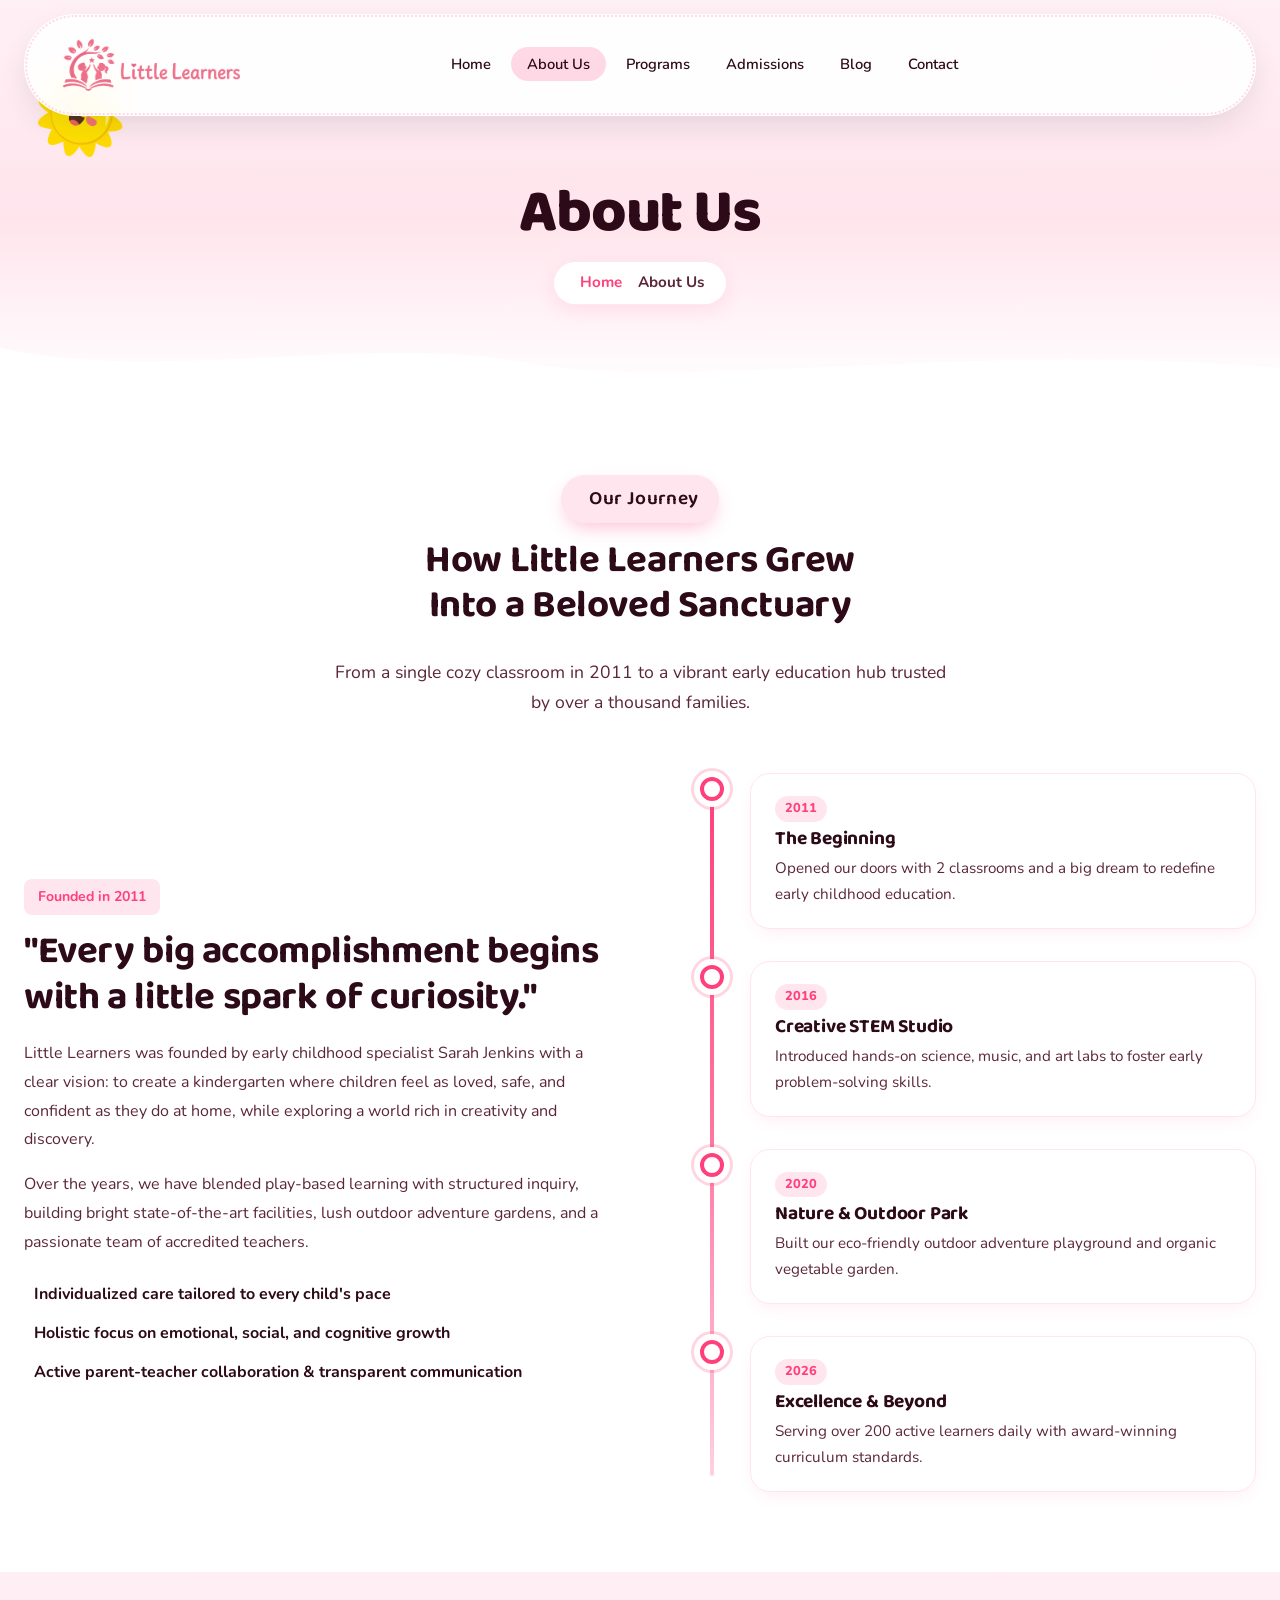
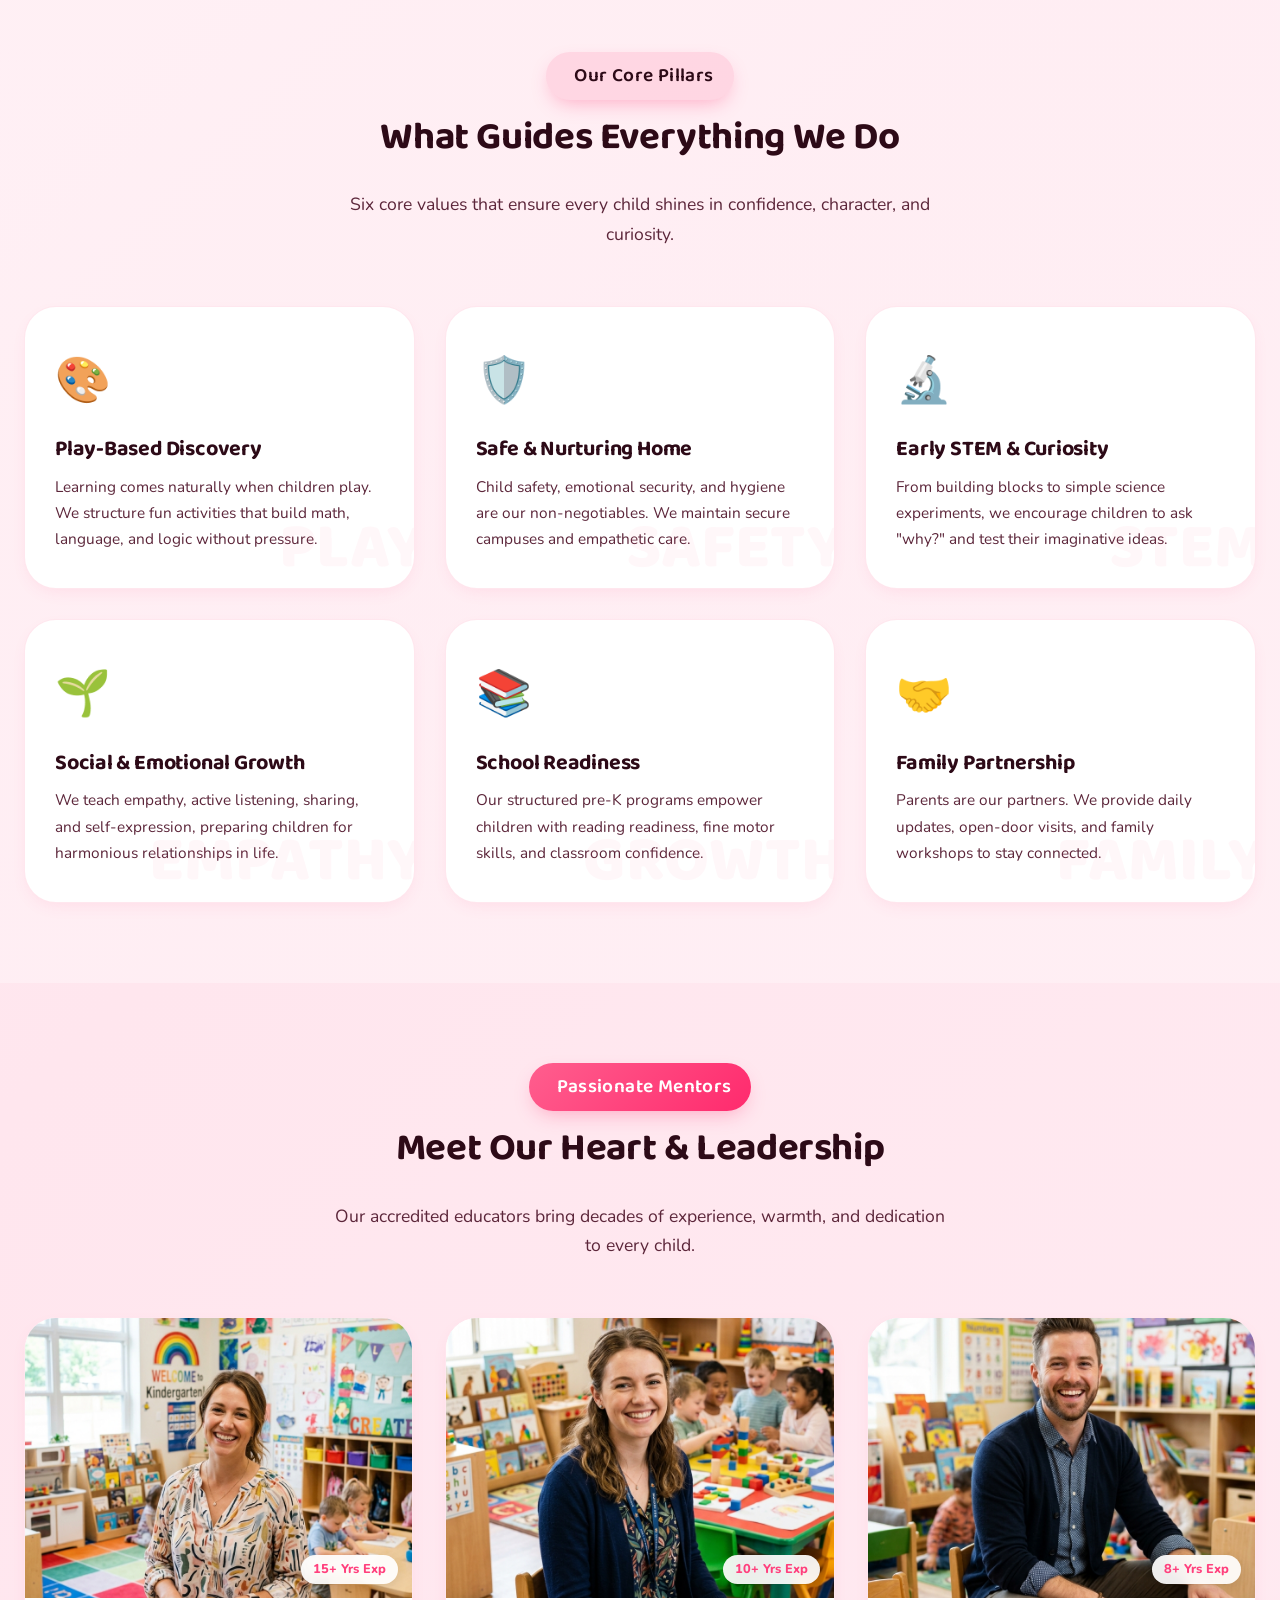
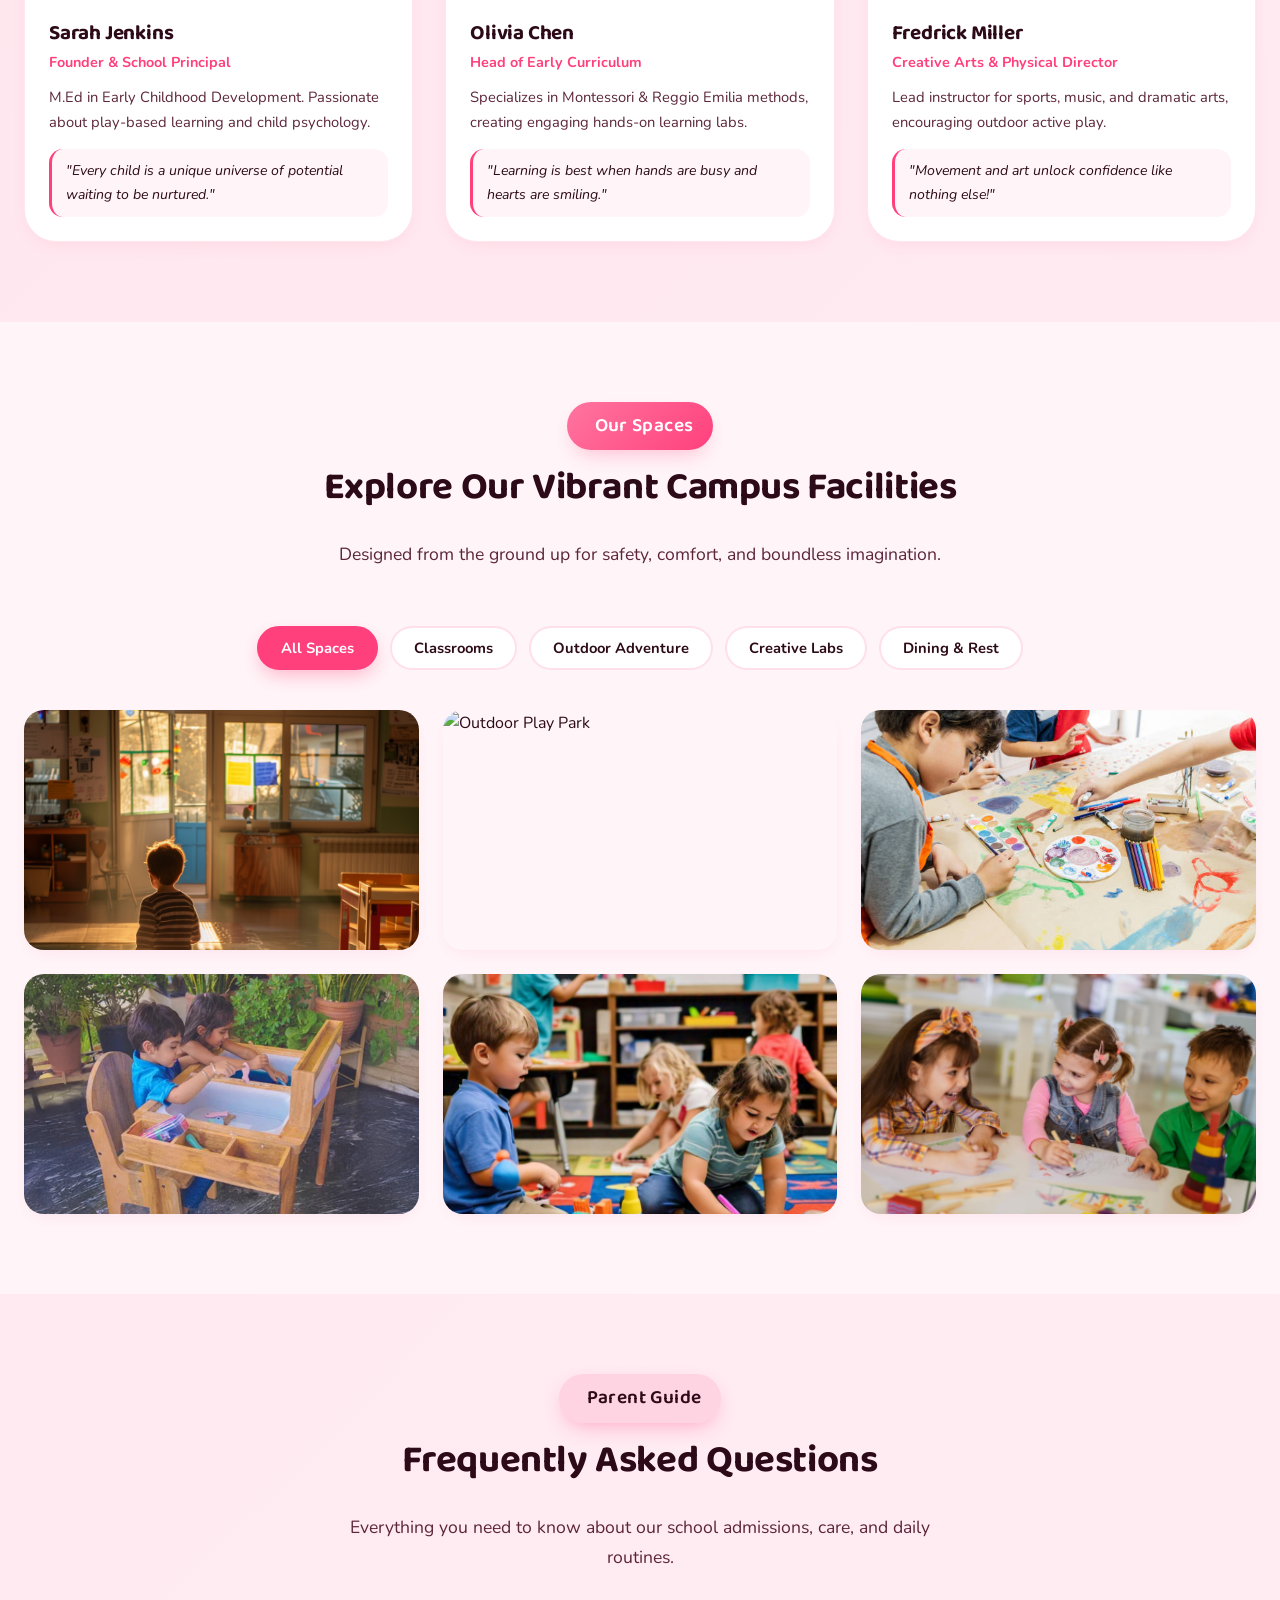
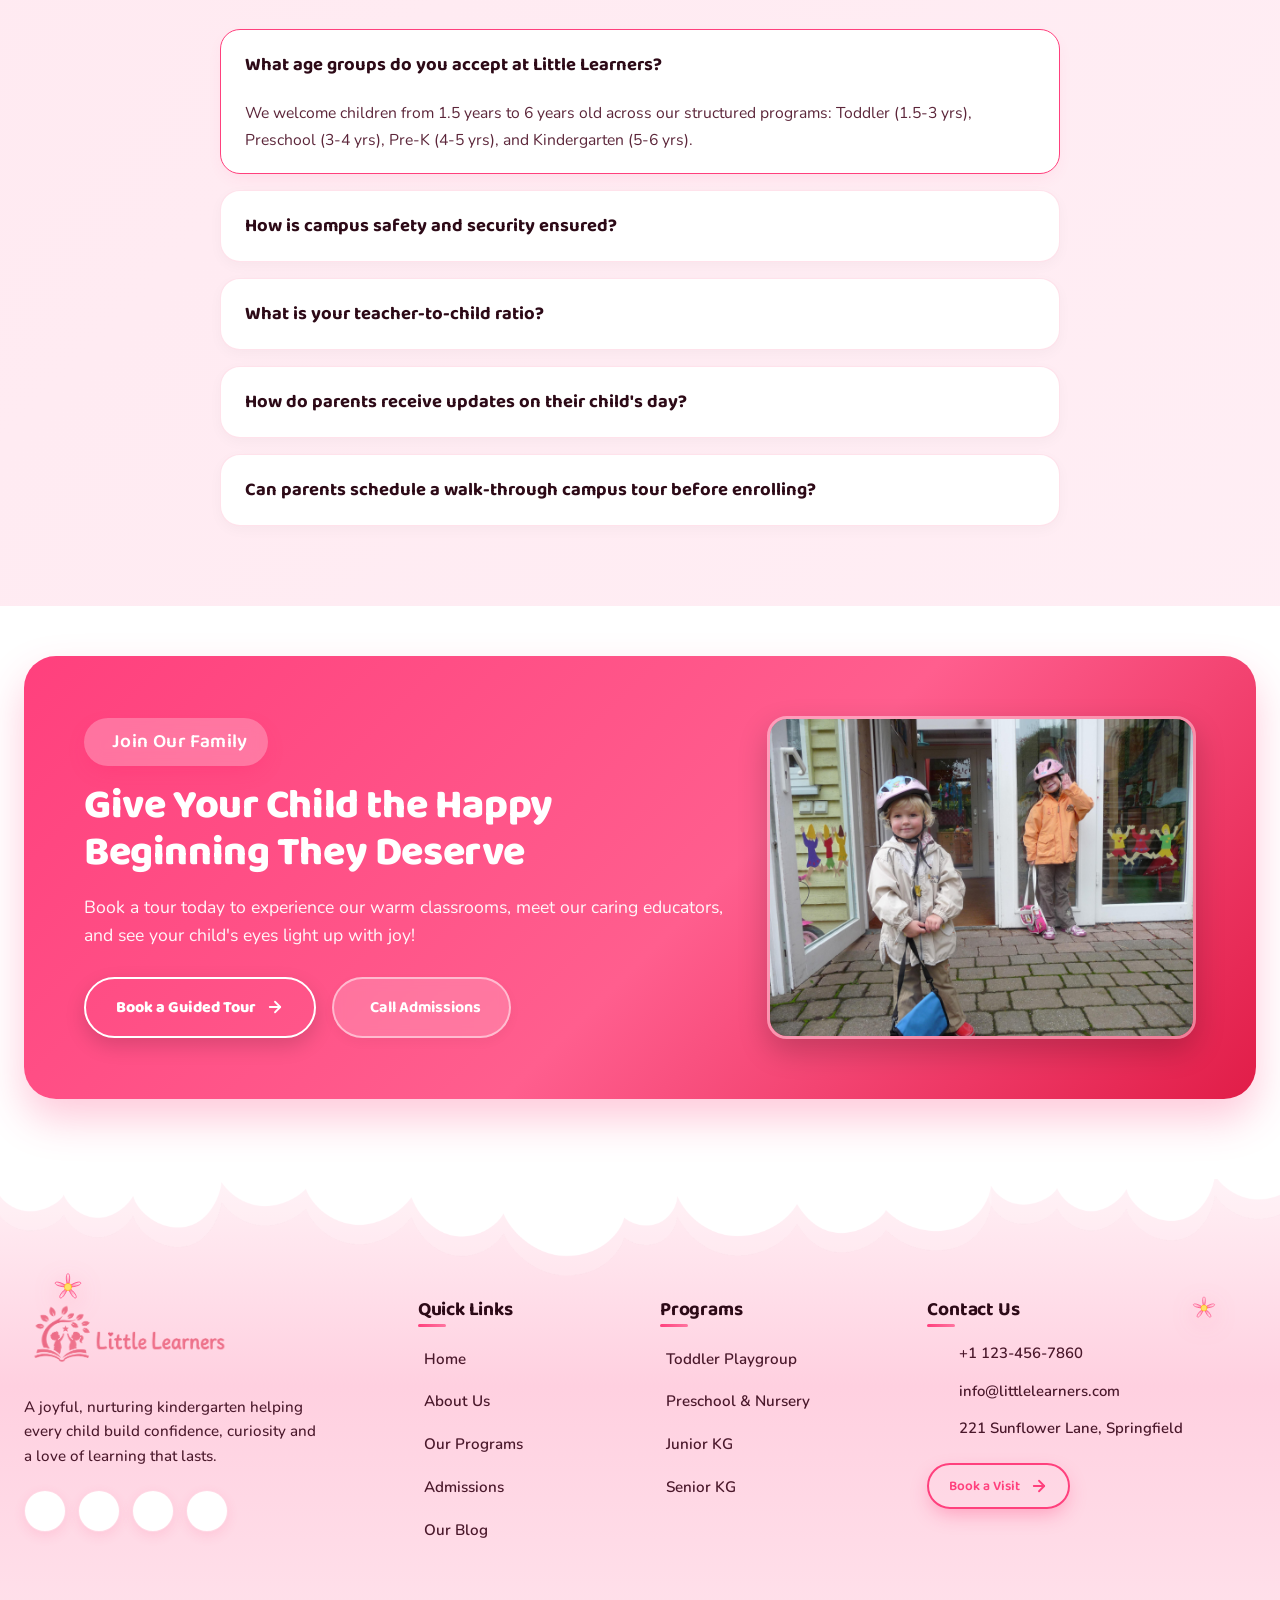
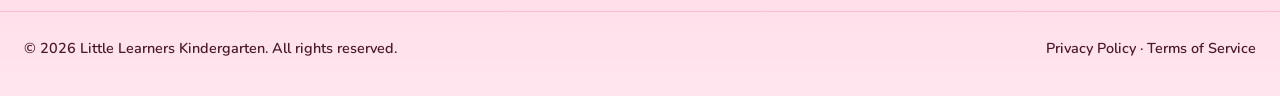
==== commit 893882f0: "Add files via upload" ====
--- a/about.html
+++ b/about.html
@@ -471,7 +471,7 @@
 <!-- ============ FOOTER ============ -->
 <footer class="site-footer" id="footer">
   <div class="c-ft-shape" aria-hidden="true">
-    <img src="images/our-program-shape1-1.png" alt="" class="cloud-shape-img">
+    <img src="images/banner-shape2-1.png" alt="" class="cloud-shape-img">
   </div>
 
   <!-- Cherry Blossom Floating Doodles in Footer -->
--- a/style.css
+++ b/style.css
@@ -470,9 +470,10 @@
   border-radius:50%;
   border:none;
   background:var(--blue);
-  color:#fff;
+  color: #ff407d;
   align-items:center; justify-content:center;
   flex-shrink:0;
+  background:rgba(255, 179, 198, 0.18);
 }
 .burger svg{ width:20px; height:20px; }
 
@@ -800,6 +801,7 @@
   width:100%;
   height:auto;
   object-fit:cover;
+  transform:rotate(180deg);
 }
 .cloud-shape-bottom{
   transform:rotate(180deg);
@@ -1062,7 +1064,7 @@
 
 
 /* =========================================================
-   BLOG
+   BLOG (Home Teaser & Full Page)
    ========================================================= */
 .blog{ padding:20px 0 100px; }
 .blog-grid{ display:grid; grid-template-columns:repeat(3,1fr); gap:28px; }
@@ -1073,9 +1075,12 @@
   box-shadow:var(--shadow-card);
   transition:transform .4s var(--ease), box-shadow .4s var(--ease);
   border:2px solid rgba(255, 163, 195, 0.18);
+  display:flex;
+  flex-direction:column;
+  height:100%;
 }
 .blog-card:hover{ transform:translateY(-8px); box-shadow:0 26px 50px -14px rgba(26,36,51,0.2); }
-.blog-thumb{ position:relative; aspect-ratio:370/271; overflow:hidden; }
+.blog-thumb{ position:relative; aspect-ratio:370/271; overflow:hidden; flex-shrink:0; }
 .blog-thumb img{ width:100%; height:100%; object-fit:cover; transition:transform .6s var(--ease); }
 .blog-card:hover .blog-thumb img{ transform:scale(1.1); }
 .blog-cat{
@@ -1087,14 +1092,21 @@
 .cat-blue{ background:var(--sky-blue); }
 .cat-green{ background:var(--green); }
 .cat-orange{ background:var(--baby-pink); }
-.blog-body{ padding:24px 24px 28px; }
+.blog-body{ padding:24px 24px 28px; display:flex; flex-direction:column; flex:1; }
 .blog-body h3{ font-size:1.1rem; line-height:1.4; }
-.blog-meta{ display:flex; align-items:center; gap:10px; margin-top:16px; }
+.blog-meta{ display:flex; align-items:center; gap:10px; margin-top:auto; padding-top:14px; }
 .blog-meta .test-avatar{ width:34px; height:34px; }
 .blog-meta .test-avatar svg{ width:16px; height:16px; }
 .blog-meta div span{ display:block; font-size:0.78rem; color:var(--grey); }
 .blog-meta div strong{ font-size:0.85rem; font-family:'Baloo 2'; }
 .blog-body .text-link{ margin-top:18px; color:var(--thistle); }
+
+/* Dedicated Blog Page Layout Styles */
+.blog-main-section {
+  background: #ffffff !important;
+  padding: 10px 0 90px;
+}
+
 
 /* =========================================================
    VIDEO
@@ -1500,6 +1512,12 @@
 }
 
 @media (max-width: 500px){
+  .site-header {
+    padding: 8px 12px;
+  }
+  .navbar {
+    padding: 6px 12px;
+  }
   .doodler{
     display: none;
   }
@@ -1507,16 +1525,13 @@
     display: none;
   }
   .search{
-    display: none;
-  }
-  .doodler{
     display: none;
   }
   .brand img{
     display:block;
     width:auto;
-    max-width:220px;
-    max-height:70px;
+    max-width:170px;
+    max-height:52px;
     height:auto;
     padding-left: 0;
   }
@@ -3972,926 +3987,311 @@
   to { transform: rotate(360deg); }
 }
 
-
-/* BLOGG SECTION */
-
-:root {
-      --blog-ink:    #2d0a17;
-      --blog-mid:    #5c263a;
-      --blog-faint:  #f5e6eb;
-      --blog-accent: #ff407d;
-      --blog-light:  #fff0f5;
-      --blog-border: rgba(255, 64, 125, 0.15);
-    }
-
-    /* Match wave fill to the blog content section background */
-    .page-subheader-hero .cloud-wave-bottom svg { fill: #fff5f8; }
-
-    /* Footer blends from the blog page background */
-    .site-footer { background: transparent !important; }
-
-    /* ── Filter Pills ── */
-
-    .blog-filter-bar {
-      display: flex;
-      flex-wrap: wrap;
-      gap: 10px;
-      padding: 36px 0 8px;
-    }
-    .blog-filter-btn {
-      padding: 8px 20px;
-      border-radius: 999px;
-      border: 1.5px solid var(--blog-border);
-      background: #fff;
-      color: var(--blog-mid);
-      font-family: 'Baloo 2', sans-serif;
-      font-weight: 600;
-      font-size: 0.88rem;
-      cursor: pointer;
-      transition: all .28s ease;
-    }
-    .blog-filter-btn:hover,
-    .blog-filter-btn.active {
-      background: var(--blog-accent);
-      color: #fff;
-      border-color: var(--blog-accent);
-      box-shadow: 0 6px 18px -4px rgba(255,64,125,0.38);
-    }
-
-    /* ── Main Layout: articles + sidebar ── */
-    .blog-layout {
-      display: grid;
-      grid-template-columns: 1fr 340px;
-      gap: 48px;
-      align-items: start;
-      padding: 20px 0 80px;
-    }
-    @media (max-width: 1024px) { .blog-layout { grid-template-columns: 1fr; } }
-
-    /* ── Featured Post (hero card) ── */
-    .featured-post {
-      position: relative;
-      border-radius: 28px;
-      overflow: hidden;
-      margin-bottom: 48px;
-      box-shadow: 0 16px 48px -12px rgba(255,64,125,0.18);
-    }
-    .featured-post img {
-      width: 100%;
-      height: 420px;
-      object-fit: cover;
-      display: block;
-      transition: transform .6s ease;
-    }
-    .featured-post:hover img { transform: scale(1.03); }
-    .featured-post-overlay {
-      position: absolute;
-      inset: 0;
-      background: linear-gradient(to top, rgba(20,5,10,0.85) 0%, rgba(20,5,10,0.1) 60%, transparent 100%);
-      display: flex;
-      flex-direction: column;
-      justify-content: flex-end;
-      padding: 36px 40px;
-    }
-    .featured-post-overlay .cat-tag {
-      display: inline-flex;
-      align-items: center;
-      gap: 6px;
-      padding: 5px 14px;
-      border-radius: 999px;
-      background: rgba(255,64,125,0.85);
-      color: #fff;
-      font-size: 0.75rem;
-      font-weight: 700;
-      font-family: 'Baloo 2', sans-serif;
-      letter-spacing: 0.06em;
-      text-transform: uppercase;
-      margin-bottom: 14px;
-      width: fit-content;
-    }
-    .featured-post-overlay h2 {
-      font-family: 'Baloo 2', sans-serif;
-      font-weight: 800;
-      font-size: clamp(1.5rem, 2.5vw, 2rem);
-      color: #fff;
-      line-height: 1.2;
-      margin-bottom: 12px;
-    }
-    .featured-post-overlay p {
-      color: rgba(255,255,255,0.82);
-      font-size: 0.95rem;
-      line-height: 1.6;
-      margin-bottom: 20px;
-      max-width: 560px;
-    }
-    .featured-post-meta {
-      display: flex;
-      align-items: center;
-      gap: 16px;
-    }
-    .featured-post-meta .author-avatar {
-      width: 36px;
-      height: 36px;
-      border-radius: 50%;
-      background: linear-gradient(135deg, #ff75a0, #ff2a6d);
-      display: flex;
-      align-items: center;
-      justify-content: center;
-      color: #fff;
-      font-weight: 800;
-      font-size: 0.85rem;
-      font-family: 'Baloo 2', sans-serif;
-      flex-shrink: 0;
-    }
-    .featured-post-meta span {
-      color: rgba(255,255,255,0.75);
-      font-size: 0.85rem;
-    }
-    .featured-post-meta strong { color: #fff; font-weight: 700; }
-    .featured-read-btn {
-      display: inline-flex;
-      align-items: center;
-      gap: 8px;
-      padding: 10px 24px;
-      border-radius: 999px;
-      background: #fff;
-      color: var(--blog-accent);
-      font-family: 'Baloo 2', sans-serif;
-      font-weight: 700;
-      font-size: 0.9rem;
-      margin-left: auto;
-      transition: all .28s ease;
-      white-space: nowrap;
-    }
-    .featured-read-btn:hover {
-      background: var(--blog-accent);
-      color: #fff;
-      transform: translateY(-2px);
-      box-shadow: 0 8px 20px -4px rgba(255,64,125,0.4);
-    }
-    .featured-post-meta-row {
-      display: flex;
-      align-items: center;
-      justify-content: space-between;
-      flex-wrap: wrap;
-      gap: 12px;
-    }
-
-    /* ── Articles Grid ── */
-    .articles-grid {
-      display: grid;
-      grid-template-columns: repeat(2, 1fr);
-      gap: 28px;
-    }
-    @media (max-width: 768px) { .articles-grid { grid-template-columns: 1fr; } }
-
-    .article-card {
-      background: #fff;
-      border-radius: 20px;
-      overflow: hidden;
-      border: 1px solid var(--blog-border);
-      transition: transform .32s ease, box-shadow .32s ease;
-    }
-    .article-card:hover {
-      transform: translateY(-6px);
-      box-shadow: 0 20px 48px -12px rgba(255,64,125,0.2);
-    }
-    .article-card-thumb {
-      position: relative;
-      overflow: hidden;
-      height: 200px;
-    }
-    .article-card-thumb img {
-      width: 100%;
-      height: 100%;
-      object-fit: cover;
-      transition: transform .5s ease;
-    }
-    .article-card:hover .article-card-thumb img { transform: scale(1.06); }
-    .article-cat {
-      position: absolute;
-      top: 14px;
-      left: 14px;
-      padding: 4px 12px;
-      border-radius: 999px;
-      font-size: 0.7rem;
-      font-weight: 700;
-      font-family: 'Baloo 2', sans-serif;
-      letter-spacing: 0.07em;
-      text-transform: uppercase;
-    }
-    .cat-pink  { background: #fff0f5; color: #ff407d; }
-    .cat-blue  { background: #e1f3fe; color: #1a6fa0; }
-    .cat-green { background: #edf3ec; color: #346538; }
-    .cat-orange{ background: #fff4e6; color: #d26800; }
-    .cat-purple{ background: #f3eeff; color: #7c3aed; }
-
-    .article-card-body {
-      padding: 22px 24px 24px;
-    }
-    .article-card-body h3 {
-      font-family: 'Baloo 2', sans-serif;
-      font-weight: 700;
-      font-size: 1.08rem;
-      color: var(--blog-ink);
-      line-height: 1.3;
-      margin-bottom: 10px;
-    }
-    .article-card-body p {
-      color: var(--blog-mid);
-      font-size: 0.88rem;
-      line-height: 1.65;
-      margin-bottom: 16px;
-    }
-    .article-meta {
-      display: flex;
-      align-items: center;
-      justify-content: space-between;
-      gap: 8px;
-    }
-    .article-meta-left {
-      display: flex;
-      align-items: center;
-      gap: 8px;
-    }
-    .mini-avatar {
-      width: 28px;
-      height: 28px;
-      border-radius: 50%;
-      background: linear-gradient(135deg, #ff75a0, #ff2a6d);
-      display: flex;
-      align-items: center;
-      justify-content: center;
-      color: #fff;
-      font-weight: 800;
-      font-size: 0.7rem;
-      font-family: 'Baloo 2', sans-serif;
-      flex-shrink: 0;
-    }
-    .article-meta-left span { color: var(--blog-mid); font-size: 0.8rem; font-weight: 600; }
-    .article-meta-left strong { color: var(--blog-ink); font-size: 0.82rem; display: block; line-height: 1.2; }
-    .read-link {
-      display: inline-flex;
-      align-items: center;
-      gap: 5px;
-      color: var(--blog-accent);
-      font-weight: 700;
-      font-size: 0.82rem;
-      font-family: 'Baloo 2', sans-serif;
-      transition: gap .25s ease;
-    }
-    .read-link:hover { gap: 9px; }
-    .read-link i { font-size: 1rem; }
-
-    /* ── Quote Blocks ── */
-    .quote-block {
-      margin: 40px 0;
-      padding: 32px 36px;
-      border-radius: 20px;
-      position: relative;
-      overflow: hidden;
-    }
-    /* Style 1: Left border accent */
-    .quote-block.q-style-1 {
-      background: var(--blog-light);
-      border-left: 5px solid var(--blog-accent);
-      box-shadow: 0 4px 20px rgba(255,64,125,0.08);
-    }
-    .quote-block.q-style-1::before {
-      content: '\201C';
-      position: absolute;
-      top: -10px;
-      left: 20px;
-      font-size: 7rem;
-      line-height: 1;
-      color: rgba(255,64,125,0.12);
-      font-family: Georgia, serif;
-      pointer-events: none;
-    }
-    /* Style 2: Centered inspirational */
-    .quote-block.q-style-2 {
-      background: linear-gradient(135deg, #2d0a17 0%, #5c263a 100%);
-      text-align: center;
-      border-radius: 24px;
-    }
-    .quote-block.q-style-2 blockquote { color: #fff; }
-    .quote-block.q-style-2 cite { color: rgba(255,255,255,0.65); }
-    .quote-block.q-style-2::before {
-      content: '\201C';
-      position: absolute;
-      top: -20px;
-      left: 50%;
-      transform: translateX(-50%);
-      font-size: 8rem;
-      line-height: 1;
-      color: rgba(255,64,125,0.3);
-      font-family: Georgia, serif;
-      pointer-events: none;
-    }
-    /* Style 3: Bordered card */
-    .quote-block.q-style-3 {
-      background: #fff;
-      border: 2px solid var(--blog-border);
-      box-shadow: 0 8px 28px -8px rgba(255,64,125,0.12);
-    }
-    .quote-block.q-style-3 blockquote::before {
-      content: '\201C';
-      display: block;
-      font-size: 4rem;
-      line-height: 0.8;
-      color: var(--blog-accent);
-      font-family: Georgia, serif;
-      margin-bottom: 10px;
-    }
-    .quote-block blockquote {
-      font-family: 'Nunito', sans-serif;
-      font-size: 1.15rem;
-      font-weight: 600;
-      color: var(--blog-ink);
-      line-height: 1.65;
-      font-style: italic;
-      margin: 0 0 16px;
-    }
-    .quote-block cite {
-      font-size: 0.88rem;
-      font-weight: 700;
-      color: var(--blog-accent);
-      font-style: normal;
-      display: flex;
-      align-items: center;
-      gap: 8px;
-    }
-    .quote-block cite::before {
-      content: '';
-      display: inline-block;
-      width: 24px;
-      height: 2px;
-      background: currentColor;
-    }
-    .q-style-2 cite::before { background: rgba(255,64,125,0.5); }
-
-    /* ── q-style-3 Slide Carousel ── */
-    /* Outer quote-block keeps all existing styles; track lives inside it */
-    .qs3-track-wrapper {
-      overflow: hidden;          /* clips the sliding items */
-      border-radius: 4px;        /* subtle inner rounding */
-    }
-    .qs3-track {
-      display: flex;
-      transition: transform 360ms ease-in-out;
-      will-change: transform;
-    }
-    .qs3-item {
-      min-width: 100%;           /* each slide = full width of wrapper */
-      flex-shrink: 0;
-      box-sizing: border-box;
-    }
-    /* Controls row */
-    .qs3-controls {
-      display: flex;
-      align-items: center;
-      justify-content: center;
-      gap: 14px;
-      margin-top: 22px;
-    }
-    .qs3-arrow {
-      display: flex;
-      align-items: center;
-      justify-content: center;
-      width: 38px;
-      height: 38px;
-      border-radius: 50%;
-      border: 1.5px solid rgba(255,64,125,0.28);
-      background: transparent;
-      color: var(--blog-accent);
-      font-size: 1.2rem;
-      cursor: pointer;
-      transition: background 220ms ease, border-color 220ms ease,
-                  color 220ms ease, transform 180ms ease;
-      flex-shrink: 0;
-    }
-    .qs3-arrow:hover:not(:disabled) {
-      background: var(--blog-accent);
-      border-color: var(--blog-accent);
-      color: #fff;
-      transform: scale(1.07);
-    }
-    .qs3-arrow:focus-visible {
-      outline: 3px solid rgba(255,64,125,0.45);
-      outline-offset: 2px;
-    }
-    .qs3-arrow:disabled {
-      opacity: 0.28;
-      cursor: not-allowed;
-    }
-    .qs3-indicators {
-      display: flex;
-      align-items: center;
-      gap: 6px;
-    }
-    .qs3-dot {
-      display: flex;
-      align-items: center;
-      justify-content: center;
-      min-width: 32px;
-      height: 32px;
-      padding: 0 6px;
-      border-radius: 999px;
-      border: 1.5px solid rgba(255,64,125,0.2);
-      background: transparent;
-      color: rgba(92,38,58,0.38);
-      font-family: 'Baloo 2', sans-serif;
-      font-weight: 700;
-      font-size: 0.75rem;
-      letter-spacing: 0.04em;
-      cursor: pointer;
-      transition: background 220ms ease, color 220ms ease,
-                  border-color 220ms ease, transform 180ms ease;
-    }
-    .qs3-dot:hover {
-      border-color: var(--blog-accent);
-      color: var(--blog-accent);
-      transform: translateY(-2px);
-    }
-    .qs3-dot.active {
-      background: var(--blog-accent);
-      border-color: var(--blog-accent);
-      color: #fff;
-      box-shadow: 0 4px 12px -2px rgba(255,64,125,0.4);
-    }
-    .qs3-dot:focus-visible {
-      outline: 3px solid rgba(255,64,125,0.45);
-      outline-offset: 2px;
-    }
-    @media (max-width: 480px) {
-      .qs3-arrow { width: 34px; height: 34px; font-size: 1.05rem; }
-      .qs3-dot   { min-width: 28px; height: 28px; font-size: 0.7rem; }
-    }
-
-
-    .comment-section {
-      margin-top: 64px;
-      padding-top: 48px;
-      border-top: 2px dashed rgba(255,64,125,0.2);
-    }
-    .comment-section-title {
-      font-family: 'Baloo 2', sans-serif;
-      font-size: 1.5rem;
-      font-weight: 800;
-      color: var(--blog-ink);
-      margin-bottom: 32px;
-      display: flex;
-      align-items: center;
-      gap: 10px;
-    }
-    .comment-section-title span {
-      display: inline-flex;
-      align-items: center;
-      justify-content: center;
-      width: 32px;
-      height: 32px;
-      border-radius: 50%;
-      background: linear-gradient(135deg, #ff75a0, #ff2a6d);
-      color: #fff;
-      font-size: 0.85rem;
-    }
-    /* Existing Comments */
-    .comments-list { display: flex; flex-direction: column; gap: 24px; margin-bottom: 48px; }
-    .comment-item {
-      display: flex;
-      gap: 16px;
-      padding: 24px;
-      background: #fff;
-      border-radius: 18px;
-      border: 1px solid var(--blog-border);
-      transition: box-shadow .3s ease;
-    }
-    .comment-item:hover { box-shadow: 0 8px 28px -8px rgba(255,64,125,0.14); }
-    .comment-item.reply { margin-left: 48px; background: var(--blog-light); }
-    .commenter-avatar {
-      width: 44px;
-      height: 44px;
-      border-radius: 50%;
-      background: linear-gradient(135deg, #ff75a0, #ff2a6d);
-      display: flex;
-      align-items: center;
-      justify-content: center;
-      color: #fff;
-      font-weight: 800;
-      font-size: 1rem;
-      font-family: 'Baloo 2', sans-serif;
-      flex-shrink: 0;
-    }
-    .commenter-avatar.av-blue { background: linear-gradient(135deg, #60a5fa, #2563eb); }
-    .commenter-avatar.av-green { background: linear-gradient(135deg, #6ee7b7, #059669); }
-    .commenter-avatar.av-orange { background: linear-gradient(135deg, #fcd34d, #d97706); }
-    .comment-content-wrap { flex: 1; min-width: 0; }
-    .comment-header {
-      display: flex;
-      align-items: center;
-      flex-wrap: wrap;
-      gap: 8px;
-      margin-bottom: 8px;
-    }
-    .comment-header strong {
-      font-family: 'Baloo 2', sans-serif;
-      font-weight: 700;
-      font-size: 0.95rem;
-      color: var(--blog-ink);
-    }
-    .comment-header .comment-role {
-      padding: 2px 10px;
-      border-radius: 999px;
-      background: rgba(255,64,125,0.1);
-      color: var(--blog-accent);
-      font-size: 0.72rem;
-      font-weight: 700;
-      letter-spacing: 0.04em;
-    }
-    .comment-header time {
-      color: rgba(92,38,58,0.55);
-      font-size: 0.78rem;
-      margin-left: auto;
-    }
-    .comment-content p {
-      color: var(--blog-mid);
-      font-size: 0.92rem;
-      line-height: 1.65;
-      margin-bottom: 10px;
-    }
-    .comment-actions {
-      display: flex;
-      gap: 16px;
-    }
-    .comment-action-btn {
-      display: inline-flex;
-      align-items: center;
-      gap: 5px;
-      color: rgba(92,38,58,0.5);
-      font-size: 0.8rem;
-      font-weight: 600;
-      cursor: pointer;
-      transition: color .25s ease;
-      background: none;
-      border: none;
-      padding: 0;
-    }
-    .comment-action-btn:hover { color: var(--blog-accent); }
-
-    /* Comment Form */
-    .comment-form-wrap {
-      background: #fff;
-      border-radius: 24px;
-      padding: 36px 40px;
-      border: 1px solid var(--blog-border);
-      box-shadow: 0 8px 32px -8px rgba(255,64,125,0.1);
-    }
-    .comment-form-title {
-      font-family: 'Baloo 2', sans-serif;
-      font-size: 1.3rem;
-      font-weight: 800;
-      color: var(--blog-ink);
-      margin-bottom: 24px;
-    }
-    .comment-form {
-      display: flex;
-      flex-direction: column;
-      gap: 18px;
-    }
-    .form-row-2 {
-      display: grid;
-      grid-template-columns: 1fr 1fr;
-      gap: 18px;
-    }
-    @media (max-width: 640px) { .form-row-2 { grid-template-columns: 1fr; } }
-    .form-field { display: flex; flex-direction: column; gap: 6px; }
-    .form-field label {
-      font-weight: 700;
-      font-size: 0.85rem;
-      color: var(--blog-ink);
-      font-family: 'Baloo 2', sans-serif;
-    }
-    .form-field input,
-    .form-field textarea,
-    .form-field select {
-      border: 1.5px solid rgba(255,64,125,0.2);
-      border-radius: 12px;
-      padding: 12px 16px;
-      font-family: 'Nunito', sans-serif;
-      font-size: 0.92rem;
-      color: var(--blog-ink);
-      background: #fff;
-      outline: none;
-      transition: border-color .25s ease, box-shadow .25s ease;
-    }
-    .form-field input:focus,
-    .form-field textarea:focus,
-    .form-field select:focus {
-      border-color: var(--blog-accent);
-      box-shadow: 0 0 0 3px rgba(255,64,125,0.1);
-    }
-    .form-field textarea { min-height: 120px; resize: vertical; }
-    .rating-row {
-      display: flex;
-      gap: 6px;
-      font-size: 1.5rem;
-      cursor: pointer;
-    }
-    .rating-star { color: #e0c0c8; transition: color .2s; cursor: pointer; }
-    .rating-star.active,
-    .rating-star:hover { color: #ffb703; }
-    .comment-submit-btn {
-      display: inline-flex;
-      align-items: center;
-      gap: 10px;
-      padding: 14px 32px;
-      border-radius: 999px;
-      background: linear-gradient(135deg, #ff407d, #ff2a6d);
-      color: #fff;
-      font-family: 'Baloo 2', sans-serif;
-      font-weight: 700;
-      font-size: 1rem;
-      border: none;
-      cursor: pointer;
-      transition: transform .3s ease, box-shadow .3s ease;
-      box-shadow: 0 8px 24px -4px rgba(255,42,109,0.4);
-      align-self: flex-start;
-    }
-    .comment-submit-btn:hover {
-      transform: translateY(-3px) scale(1.02);
-      box-shadow: 0 14px 32px -6px rgba(255,42,109,0.55);
-    }
-
-    /* ── SIDEBAR ── */
-    .blog-sidebar {
-      position: sticky;
-      top: 110px;
-      display: flex;
-      flex-direction: column;
-      gap: 28px;
-    }
-    .sidebar-card {
-      background: #fff;
-      border-radius: 20px;
-      padding: 28px 26px;
-      border: 1px solid var(--blog-border);
-      box-shadow: 0 4px 18px -6px rgba(255,64,125,0.1);
-    }
-    .sidebar-card-title {
-      font-family: 'Baloo 2', sans-serif;
-      font-weight: 800;
-      font-size: 1.05rem;
-      color: var(--blog-ink);
-      margin-bottom: 20px;
-      padding-bottom: 12px;
-      border-bottom: 2px solid rgba(255,64,125,0.12);
-      display: flex;
-      align-items: center;
-      gap: 8px;
-    }
-    .sidebar-card-title i {
-      width: 28px;
-      height: 28px;
-      border-radius: 8px;
-      background: linear-gradient(135deg, #ff75a0, #ff2a6d);
-      color: #fff;
-      display: flex;
-      align-items: center;
-      justify-content: center;
-      font-size: 0.9rem;
-    }
-    /* Recent Posts */
-    .recent-post-item {
-      display: flex;
-      gap: 14px;
-      align-items: flex-start;
-      padding: 12px 0;
-      border-bottom: 1px solid rgba(255,64,125,0.08);
-      transition: transform .25s ease;
-      cursor: pointer;
-    }
-    .recent-post-item:last-child { border-bottom: none; }
-    .recent-post-item:hover { transform: translateX(4px); }
-    .recent-post-img {
-      width: 68px;
-      height: 56px;
-      border-radius: 10px;
-      object-fit: cover;
-      flex-shrink: 0;
-    }
-    .recent-post-info h4 {
-      font-family: 'Baloo 2', sans-serif;
-      font-weight: 700;
-      font-size: 0.86rem;
-      color: var(--blog-ink);
-      line-height: 1.3;
-      margin-bottom: 5px;
-    }
-    .recent-post-info span {
-      color: rgba(92,38,58,0.55);
-      font-size: 0.75rem;
-      display: flex;
-      align-items: center;
-      gap: 4px;
-    }
-    /* Categories */
-    .cat-list { list-style: none; padding: 0; margin: 0; display: flex; flex-direction: column; gap: 10px; }
-    .cat-list li a {
-      display: flex;
-      align-items: center;
-      justify-content: space-between;
-      padding: 10px 14px;
-      border-radius: 12px;
-      background: var(--blog-light);
-      color: var(--blog-mid);
-      font-weight: 600;
-      font-size: 0.88rem;
-      transition: all .25s ease;
-    }
-    .cat-list li a:hover {
-      background: linear-gradient(135deg, #ff75a0, #ff2a6d);
-      color: #fff;
-      transform: translateX(4px);
-    }
-    .cat-count {
-      display: inline-flex;
-      align-items: center;
-      justify-content: center;
-      width: 22px;
-      height: 22px;
-      border-radius: 50%;
-      background: rgba(255,64,125,0.15);
-      color: var(--blog-accent);
-      font-size: 0.72rem;
-      font-weight: 800;
-      transition: background .25s, color .25s;
-    }
-    .cat-list li a:hover .cat-count { background: rgba(255,255,255,0.25); color: #fff; }
-    /* Tags */
-    .tags-cloud {
-      display: flex;
-      flex-wrap: wrap;
-      gap: 8px;
-    }
-    .tag-pill {
-      padding: 5px 14px;
-      border-radius: 999px;
-      border: 1.5px solid rgba(255,64,125,0.2);
-      color: var(--blog-mid);
-      font-size: 0.8rem;
-      font-weight: 600;
-      cursor: pointer;
-      transition: all .25s ease;
-    }
-    .tag-pill:hover {
-      background: var(--blog-accent);
-      color: #fff;
-      border-color: var(--blog-accent);
-      transform: translateY(-2px);
-    }
-    /* Newsletter */
-    .newsletter-sidebar {
-      background: linear-gradient(135deg, #ff407d, #ff2a6d);
-      border-radius: 20px;
-      padding: 28px 24px;
-      text-align: center;
-      color: #fff;
-    }
-    .newsletter-sidebar i {
-      font-size: 2rem;
-      margin-bottom: 12px;
-      display: block;
-    }
-    .newsletter-sidebar h4 {
-      font-family: 'Baloo 2', sans-serif;
-      font-weight: 800;
-      font-size: 1.1rem;
-      margin-bottom: 8px;
-      color: #fff;
-    }
-    .newsletter-sidebar p {
-      font-size: 0.85rem;
-      color: rgba(255,255,255,0.82);
-      margin-bottom: 18px;
-    }
-    .newsletter-sidebar input {
-      width: 100%;
-      border-radius: 10px;
-      padding: 10px 16px;
-      border: none;
-      font-family: 'Nunito', sans-serif;
-      font-size: 0.88rem;
-      color: #2d0a17;
-      background: #fff;
-      margin-bottom: 10px;
-      outline: none;
-    }
-    .newsletter-sidebar input::placeholder { color: #b07090; }
-    .newsletter-sidebar button {
-      width: 100%;
-      padding: 11px;
-      border-radius: 10px;
-      background: #fff;
-      color: var(--blog-accent);
-      font-family: 'Baloo 2', sans-serif;
-      font-weight: 700;
-      font-size: 0.9rem;
-      border: none;
-      cursor: pointer;
-      transition: background .25s ease, transform .25s ease;
-    }
-    .newsletter-sidebar button:hover {
-      background: #2d0a17;
-      color: #fff;
-      transform: translateY(-2px);
-    }
-    /* Sidebar Quote Widget */
-    .sidebar-quote {
-      background: var(--blog-faint);
-      border-radius: 20px;
-      padding: 28px 26px;
-      border-left: 4px solid var(--blog-accent);
-      position: relative;
-    }
-    .sidebar-quote blockquote {
-      font-style: italic;
-      font-size: 0.95rem;
-      color: var(--blog-ink);
-      line-height: 1.65;
-      font-family: 'Nunito', sans-serif;
-      font-weight: 600;
-      margin-bottom: 12px;
-    }
-    .sidebar-quote blockquote::before {
-      content: '\201C';
-      font-size: 3rem;
-      line-height: 0.6;
-      color: rgba(255,64,125,0.2);
-      display: block;
-      font-family: Georgia, serif;
-      margin-bottom: 8px;
-    }
-    .sidebar-quote cite {
-      font-size: 0.8rem;
-      font-weight: 700;
-      color: var(--blog-accent);
-      font-style: normal;
-    }
-    /* Scroll animation */
-    [data-aos] {
-      opacity: 0;
-      transform: translateY(22px);
-      transition: opacity .6s cubic-bezier(.22,1,.36,1), transform .6s cubic-bezier(.22,1,.36,1);
-    }
-    [data-aos].aos-in { opacity: 1; transform: translateY(0); }
-
-    /* q-style-3: pure horizontal slide (no fade) */
-    .quote-block.q-style-3[data-aos] {
-      opacity: 1;
-      transform: translateX(-48px);
-      transition: transform .55s cubic-bezier(.22,1,.36,1);
-    }
-    .quote-block.q-style-3[data-aos].aos-in {
-      opacity: 1;
-      transform: translateX(0);
-    }
-
-    /* ── Pagination ── */
-    .pagination {
-      display: flex;
-      justify-content: center;
-      align-items: center;
-      gap: 8px;
-      margin: 48px 0 16px;
-    }
-    .page-btn {
-      width: 40px;
-      height: 40px;
-      border-radius: 50%;
-      display: flex;
-      align-items: center;
-      justify-content: center;
-      border: 1.5px solid var(--blog-border);
-      background: #fff;
-      color: var(--blog-mid);
-      font-weight: 700;
-      font-size: 0.9rem;
-      font-family: 'Baloo 2', sans-serif;
-      cursor: pointer;
-      transition: all .25s ease;
-    }
-    .page-btn:hover,
-    .page-btn.active {
-      background: var(--blog-accent);
-      color: #fff;
-      border-color: var(--blog-accent);
-      box-shadow: 0 6px 16px -4px rgba(255,64,125,0.4);
-    }
-
-    /* ── Responsive ── */
-    @media (max-width: 768px) {
-      .comment-form-wrap { padding: 24px 20px; }
-      .featured-post-overlay { padding: 22px 20px; }
-      .featured-post img { height: 260px; }
-      .featured-read-btn { display: none; }
-    }+/* =========================================================
+   GLOBAL COMPREHENSIVE RESPONSIVE STYLES (<= 500px & <= 400px)
+   ========================================================= */
+@media (max-width: 500px) {
+  /* Section Header Container Centering */
+  .section-header, .hero-content, .page-subheader-hero .container {
+    display: flex !important;
+    flex-direction: column !important;
+    align-items: center !important;
+    margin: 0 auto !important;
+    text-align: center !important;
+  }
+  .eyebrow {
+    margin: 0 auto 10px !important;
+    display: inline-flex !important;
+    align-items: center !important;
+  }
+  .page-breadcrumb {
+    margin: 0 auto !important;
+    display: inline-flex !important;
+    align-items: center !important;
+  }
+}
+
+@media (max-width: 400px) and (max-height: 320px) {
+  /* Prevent horizontal scroll & edge bleed */
+  html, body {
+    overflow-x: hidden !important;
+    width: 100% !important;
+  }
+  .container {
+    padding: 0 14px !important;
+    margin: 0 auto !important;
+  }
+  section {
+    position: relative;
+    overflow-x: hidden;
+  }
+
+  /* Section Titles Centered, Body Text Left-Aligned */
+  h1, .hero-title, .page-subheader-hero h1 {
+    font-size: 1.55rem !important;
+    line-height: 1.2 !important;
+    letter-spacing: -0.02em !important;
+    text-align: center !important;
+    margin: 0 auto 10px !important;
+  }
+  h2, .section-title, .page-title {
+    font-size: 1.3rem !important;
+    line-height: 1.25 !important;
+    text-align: center !important;
+    margin: 0 auto 10px !important;
+  }
+  h3, .card-title, .sidebar-card-title {
+    font-size: 1.05rem !important;
+    line-height: 1.3 !important;
+    text-align: left !important;
+  }
+  p, .hero-desc, .section-desc, .footer-about p {
+    font-size: 0.88rem !important;
+    line-height: 1.55 !important;
+    text-align: left !important;
+  }
+  .section-desc {
+    text-align: center !important;
+    margin-left: auto !important;
+    margin-right: auto !important;
+  }
+  .eyebrow {
+    font-size: 0.8rem !important;
+    padding: 5px 14px !important;
+    margin: 0 auto 10px !important;
+  }
+
+  /* Centered Action Buttons & Button Wrapper */
+  .btn, .btn-primary, .btn-secondary, .btn-outline {
+    width: 100% !important;
+    min-width: 0 !important;
+    max-width: 280px !important;
+    padding: 11px 18px !important;
+    font-size: 0.9rem !important;
+    justify-content: center !important;
+    text-align: center !important;
+    margin: 0 auto !important;
+    display: inline-flex !important;
+    box-sizing: border-box !important;
+  }
+  .hero-cta {
+    flex-direction: column !important;
+    gap: 10px !important;
+    width: 100% !important;
+    align-items: center !important;
+    justify-content: center !important;
+    margin: 16px auto 0 !important;
+  }
+
+  /* Site Header & Mobile Navigation */
+  .site-header {
+    padding: 8px 10px !important;
+  }
+  .navbar {
+    padding: 6px 12px !important;
+    border-radius: 999px !important;
+  }
+  .brand img {
+    max-width: 145px !important;
+    max-height: 44px !important;
+    height: auto !important;
+  }
+  .burger {
+    width: 38px !important;
+    height: 38px !important;
+  }
+  .mobile-nav {
+    padding: 18px 14px !important;
+  }
+  .mobile-nav-top {
+    margin-bottom: 24px !important;
+  }
+  .mobile-nav a {
+    font-size: 1.2rem !important;
+    padding: 10px 0 !important;
+    text-align: left !important;
+  }
+
+  /* Page Subheader Hero Centering */
+  .page-subheader-hero {
+    padding: 85px 0 35px !important;
+    text-align: center !important;
+  }
+  .page-subheader-hero .page-breadcrumb {
+    padding: 6px 14px !important;
+    font-size: 0.78rem !important;
+    gap: 4px !important;
+    max-width: 100% !important;
+    margin: 0 auto !important;
+    justify-content: center !important;
+  }
+
+  /* Hero Section Centering */
+  .hero {
+    padding: 85px 0 40px !important;
+    text-align: center !important;
+  }
+  .blob-frame, .hero-visual {
+    width: 100% !important;
+    max-width: 230px !important;
+    margin: 0 auto !important;
+    display: flex !important;
+    justify-content: center !important;
+    align-items: center !important;
+  }
+  .badge-float, .badge-pill, .orbit-badge {
+    position: static !important;
+    margin: 12px auto 0 !important;
+    display: inline-flex !important;
+    justify-content: center !important;
+  }
+  .stats-grid, .stats-bar {
+    grid-template-columns: repeat(2, 1fr) !important;
+    gap: 12px 8px !important;
+    margin: 0 auto !important;
+    max-width: 360px !important;
+  }
+  .stat-item {
+    padding: 12px 8px !important;
+    text-align: center !important;
+  }
+  .stat-number {
+    font-size: 1.3rem !important;
+  }
+  .stat-label {
+    font-size: 0.72rem !important;
+  }
+
+  /* Centered Section Cards & Grids (Left-aligned content) */
+  .program-grid, .teacher-grid, .blog-grid, .values-grid,
+  .team-grid, .gallery-grid, .clubs-grid, .why-choose-grid,
+  .req-checklist-grid, .process-steps-grid, .age-groups-grid,
+  .about-hero-grid, .story-grid, .programs-hero-grid,
+  .programs-detail-grid, .schedule-timeline {
+    grid-template-columns: 1fr !important;
+    gap: 16px !important;
+    margin: 0 auto !important;
+    max-width: 440px !important;
+  }
+  .program-card, .teacher-card, .test-card, .sidebar-card,
+  .value-card, .club-card, .age-card, .process-step-card,
+  .checklist-card, .why-card, .cta-card, .story-card,
+  .philosophy-card, .gallery-item {
+    padding: 16px 14px !important;
+    border-radius: 16px !important;
+    text-align: left !important;
+  }
+  .timings-card {
+    padding: 18px 14px !important;
+    text-align: left !important;
+  }
+  .program-img, .teacher-img, .gallery-item img {
+    height: 170px !important;
+    margin: 0 auto !important;
+  }
+
+  /* Tables & Matrix Wrappers */
+  .curriculum-matrix-section, .admission-tuition-section,
+  .matrix-table-wrap, .tuition-table-wrap {
+    overflow-x: auto !important;
+    -webkit-overflow-scrolling: touch !important;
+    margin: 0 auto !important;
+  }
+  .matrix-table, .tuition-table {
+    display: block !important;
+    width: 100% !important;
+    overflow-x: auto !important;
+    -webkit-overflow-scrolling: touch !important;
+    font-size: 0.78rem !important;
+    text-align: left !important;
+  }
+  .matrix-table th, .matrix-table td,
+  .tuition-table th, .tuition-table td {
+    padding: 8px 10px !important;
+    font-size: 0.76rem !important;
+    white-space: nowrap !important;
+  }
+
+  /* Centered Tab / Filter Bars */
+  .hero-age-selector, .filter-bar, .tab-bar, .blog-filter-bar {
+    margin: 14px auto 18px !important;
+    padding: 4px !important;
+    gap: 6px !important;
+    justify-content: center !important;
+    align-items: center !important;
+    overflow-x: auto !important;
+    white-space: nowrap !important;
+    -webkit-overflow-scrolling: touch !important;
+  }
+  .hero-age-btn, .tab-btn, .filter-btn, .blog-filter-btn {
+    padding: 6px 14px !important;
+    font-size: 0.8rem !important;
+    flex-shrink: 0 !important;
+  }
+
+  /* Video & Embed Containers */
+  .video-frame, .video-feature__embed {
+    min-height: 170px !important;
+    aspect-ratio: 16 / 9 !important;
+    border-radius: 14px !important;
+    margin: 0 auto !important;
+  }
+
+  /* Form Containers Centered, Inputs Left-Aligned */
+  .form-row, .form-row-2, .form-grid {
+    grid-template-columns: 1fr !important;
+    gap: 12px !important;
+  }
+  .form-field input, .form-field select, .form-field textarea,
+  .contact-form input, .contact-form select, .contact-form textarea,
+  .newsletter-sidebar input {
+    padding: 10px 12px !important;
+    font-size: 0.85rem !important;
+    border-radius: 10px !important;
+    box-sizing: border-box !important;
+    text-align: left !important;
+  }
+  .form-submit-btn, .contact-form button[type="submit"] {
+    width: 100% !important;
+    max-width: 260px !important;
+    padding: 11px 18px !important;
+    font-size: 0.9rem !important;
+    justify-content: center !important;
+    margin: 0 auto !important;
+    display: inline-flex !important;
+  }
+
+  /* Footer Layout Centered */
+  .footer-grid {
+    grid-template-columns: 1fr !important;
+    gap: 24px !important;
+    padding: 32px 0 20px !important;
+    margin: 0 auto !important;
+  }
+  .footer-about {
+    text-align: left !important;
+  }
+  .footer-brand {
+    margin-bottom: 12px !important;
+  }
+  .footer-bottom {
+    flex-direction: column !important;
+    gap: 8px !important;
+    text-align: center !important;
+    font-size: 0.76rem !important;
+    padding: 16px 0 !important;
+  }
+  .footer-social {
+    justify-content: flex-start !important;
+    gap: 8px !important;
+    margin-top: 10px !important;
+  }
+  .footer-social a {
+    width: 36px !important;
+    height: 36px !important;
+    font-size: 1rem !important;
+  }
+  .blog-articles {
+    margin: 0 auto !important;
+  }
+}
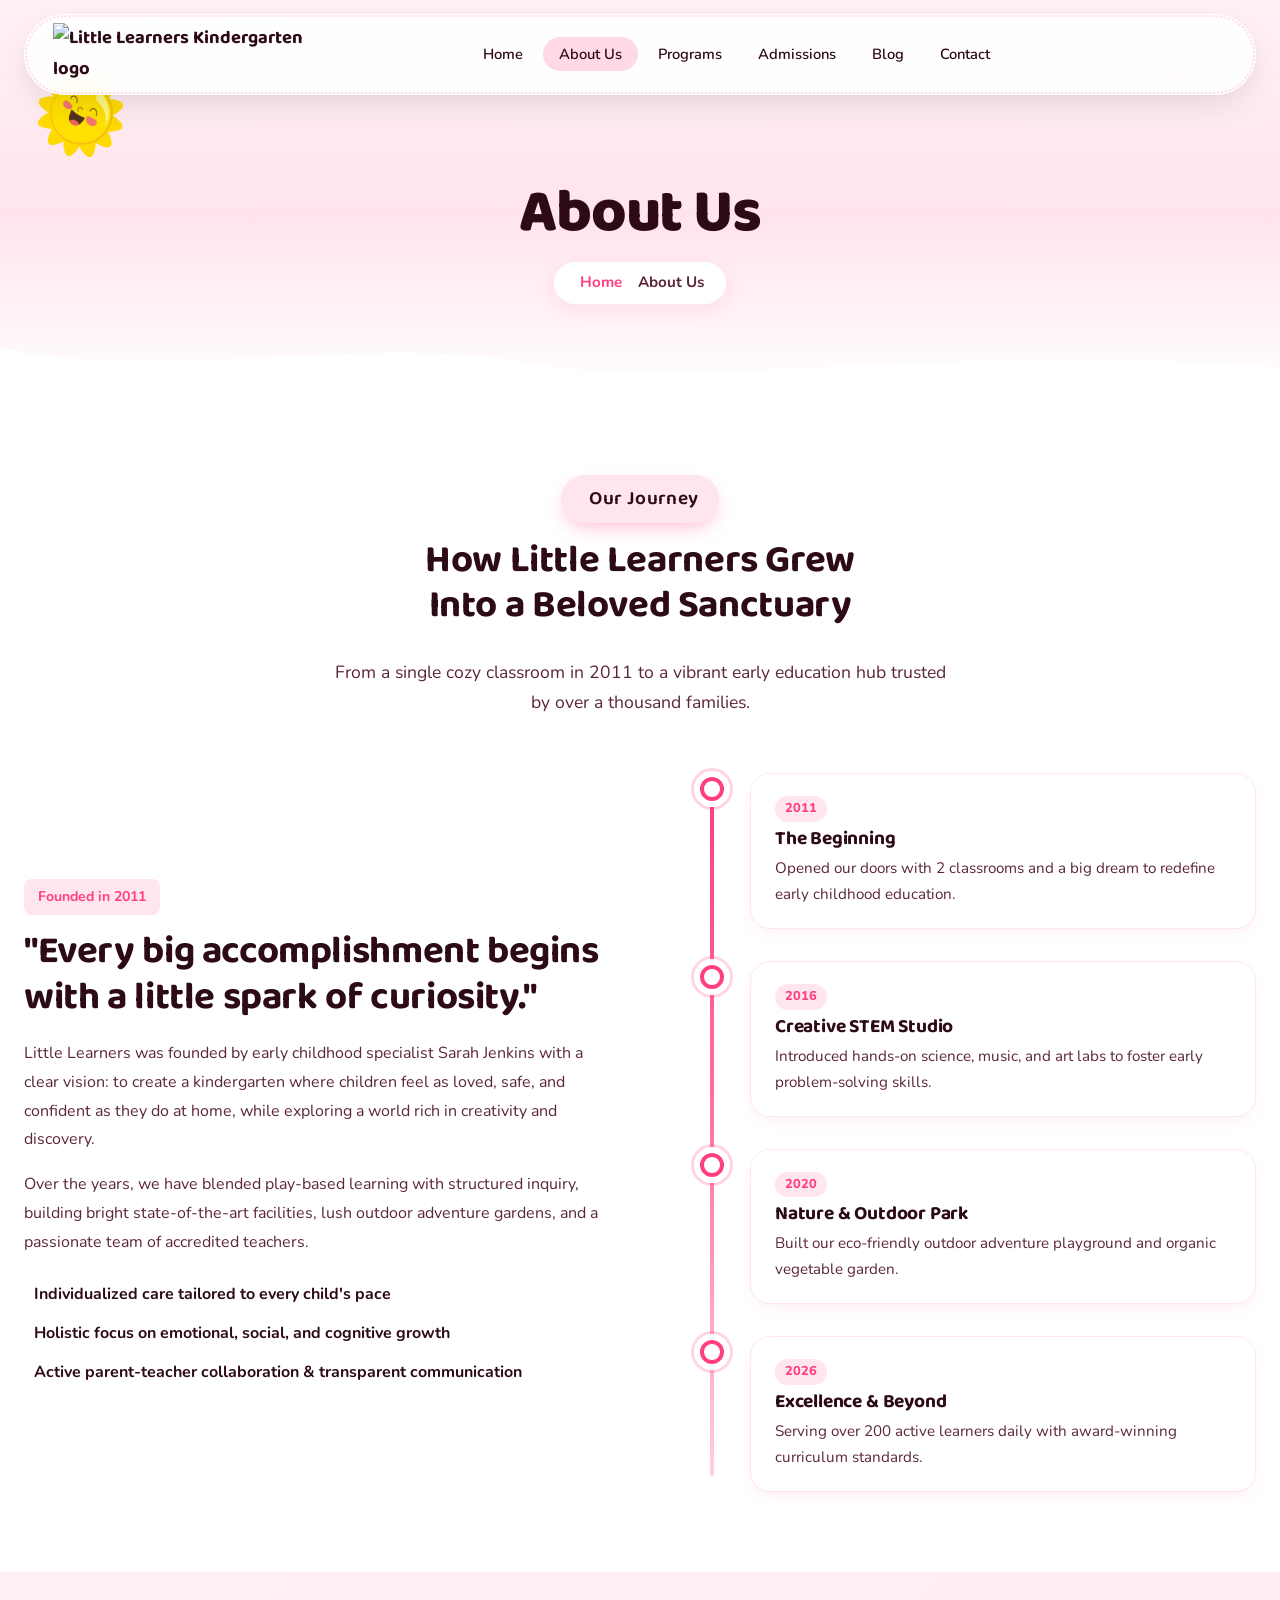
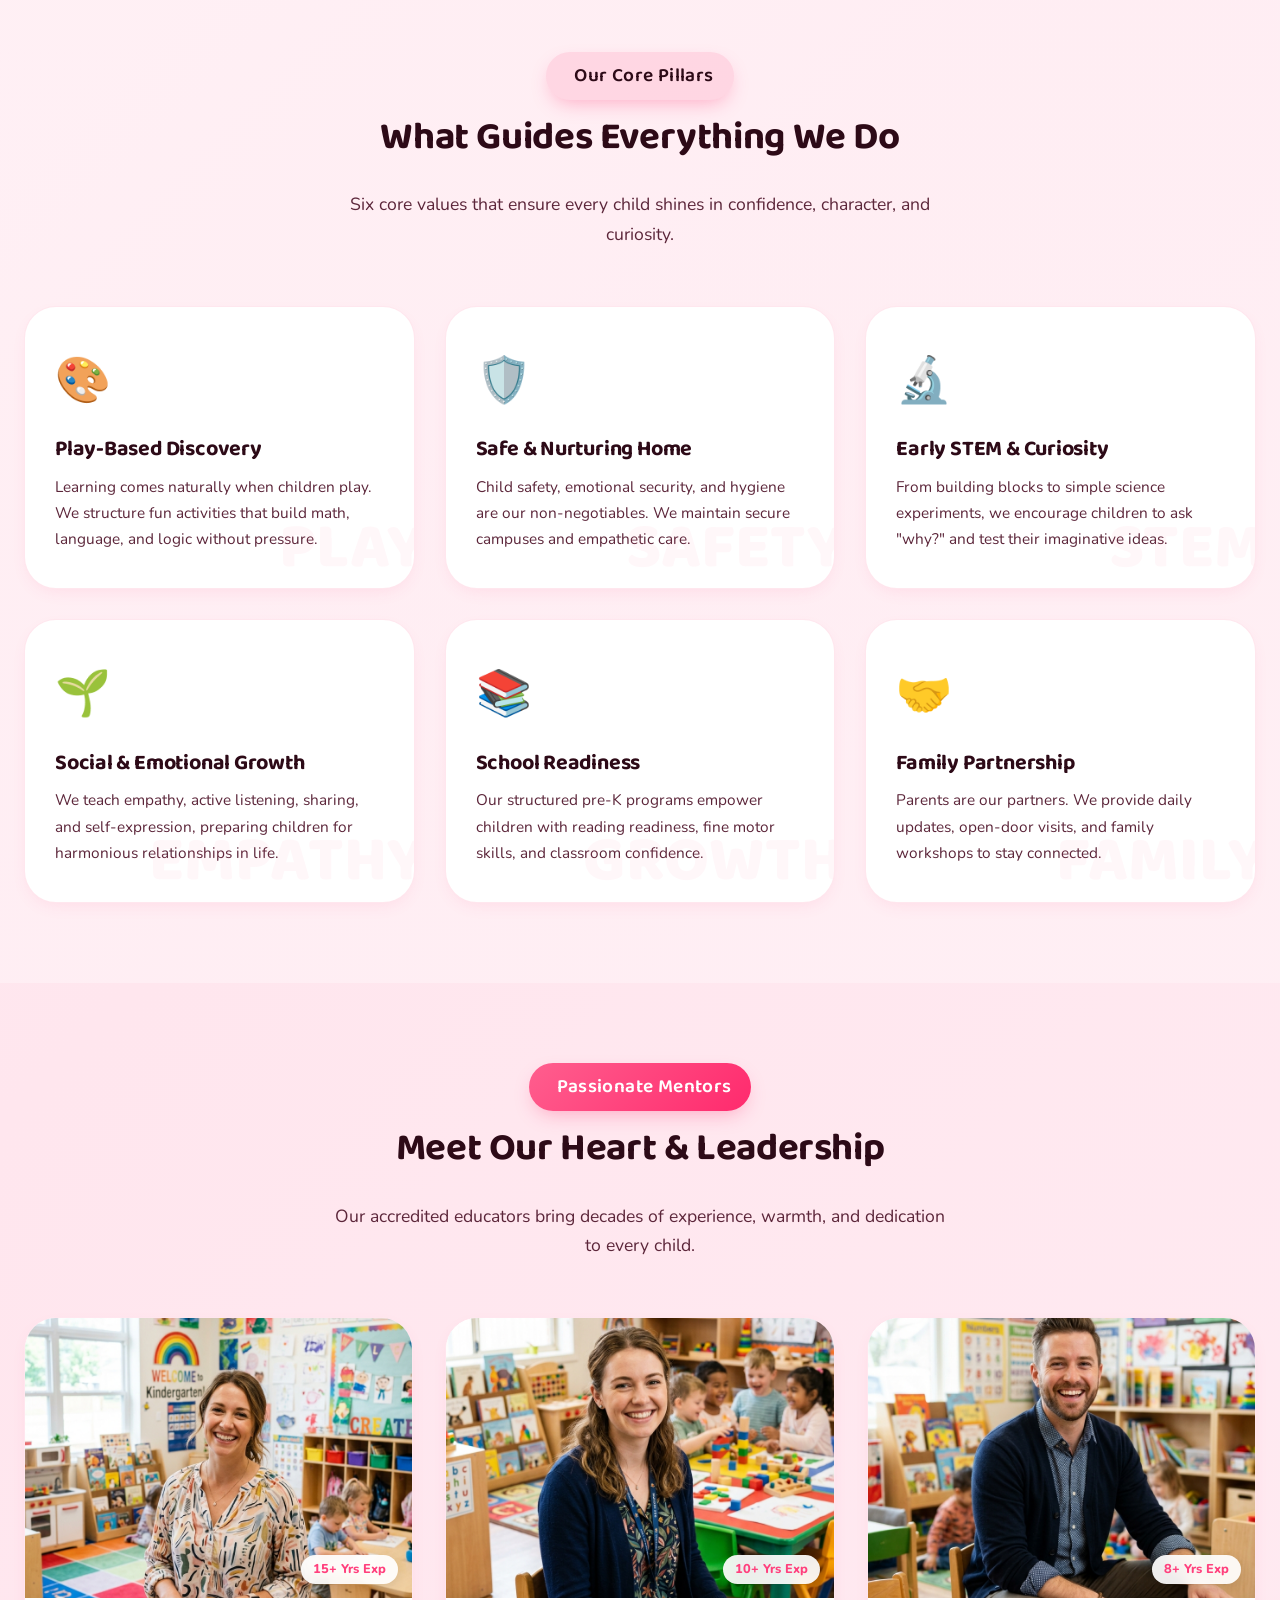
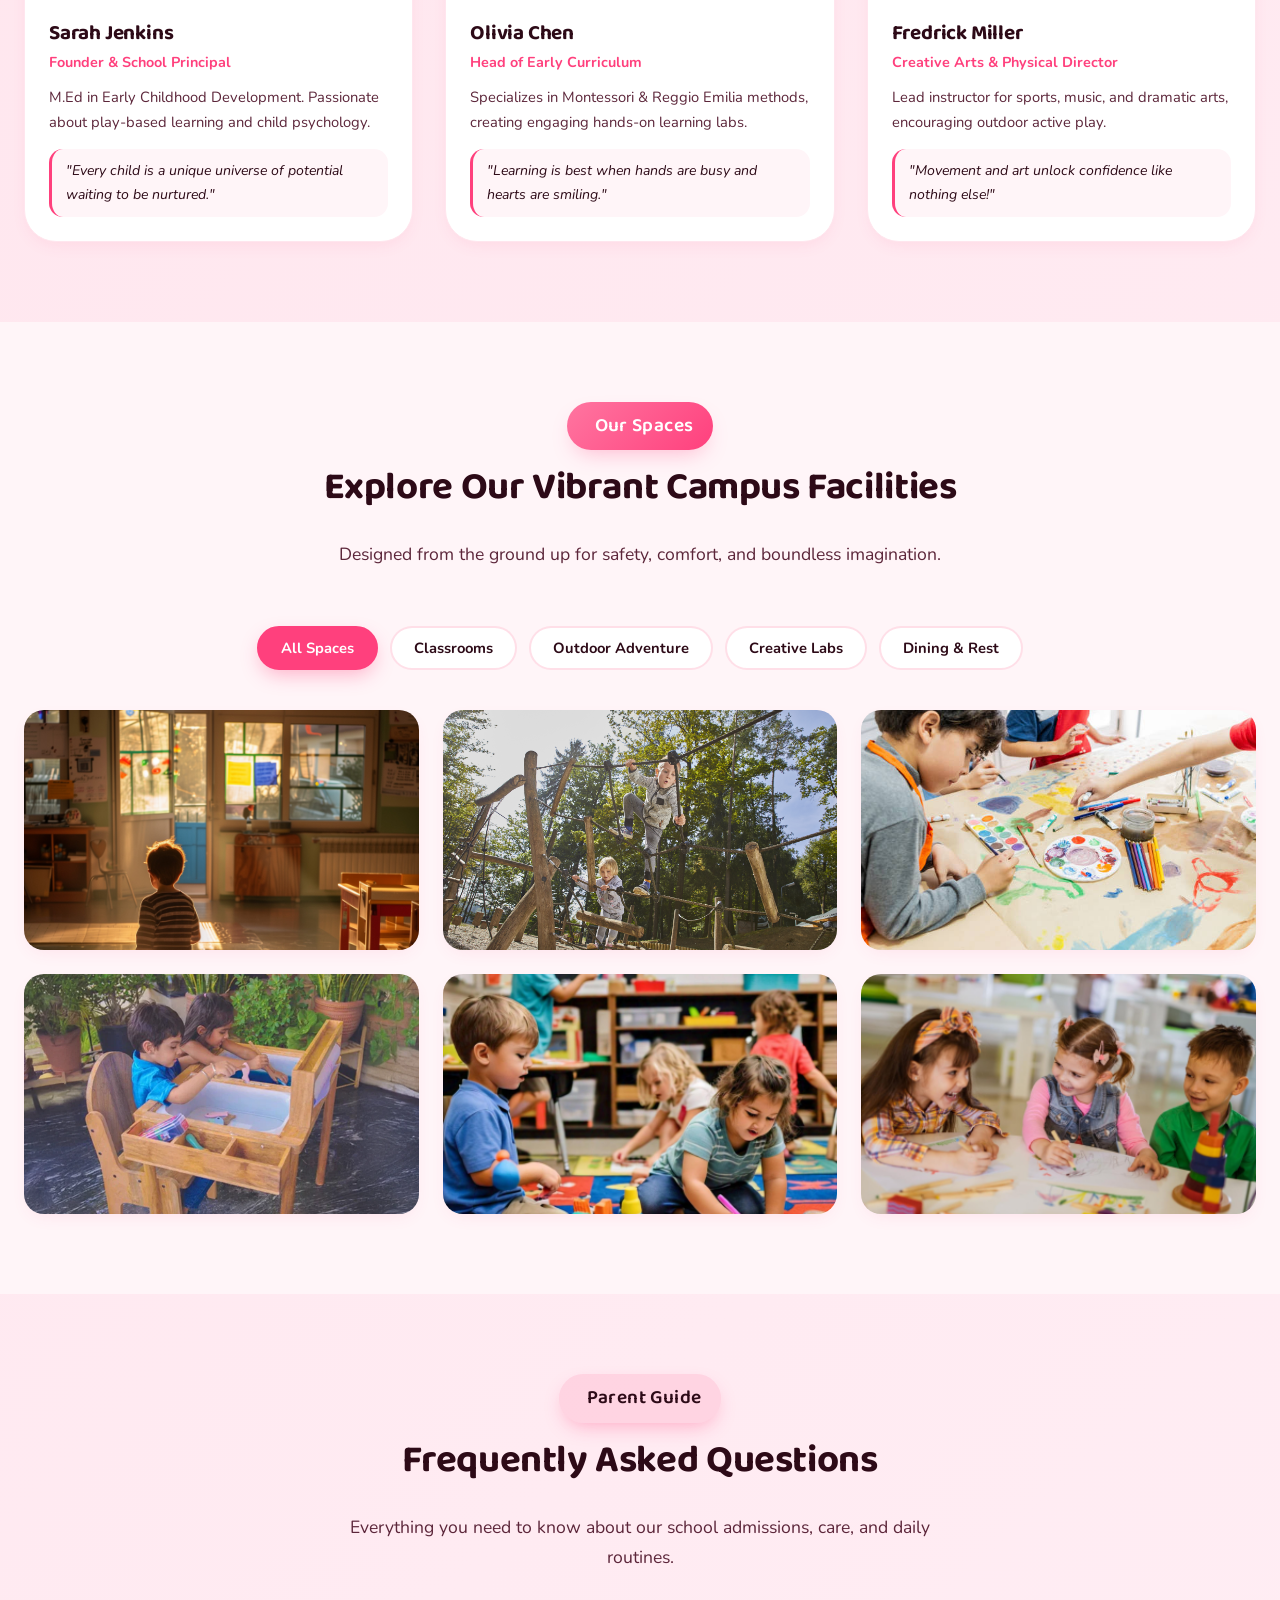
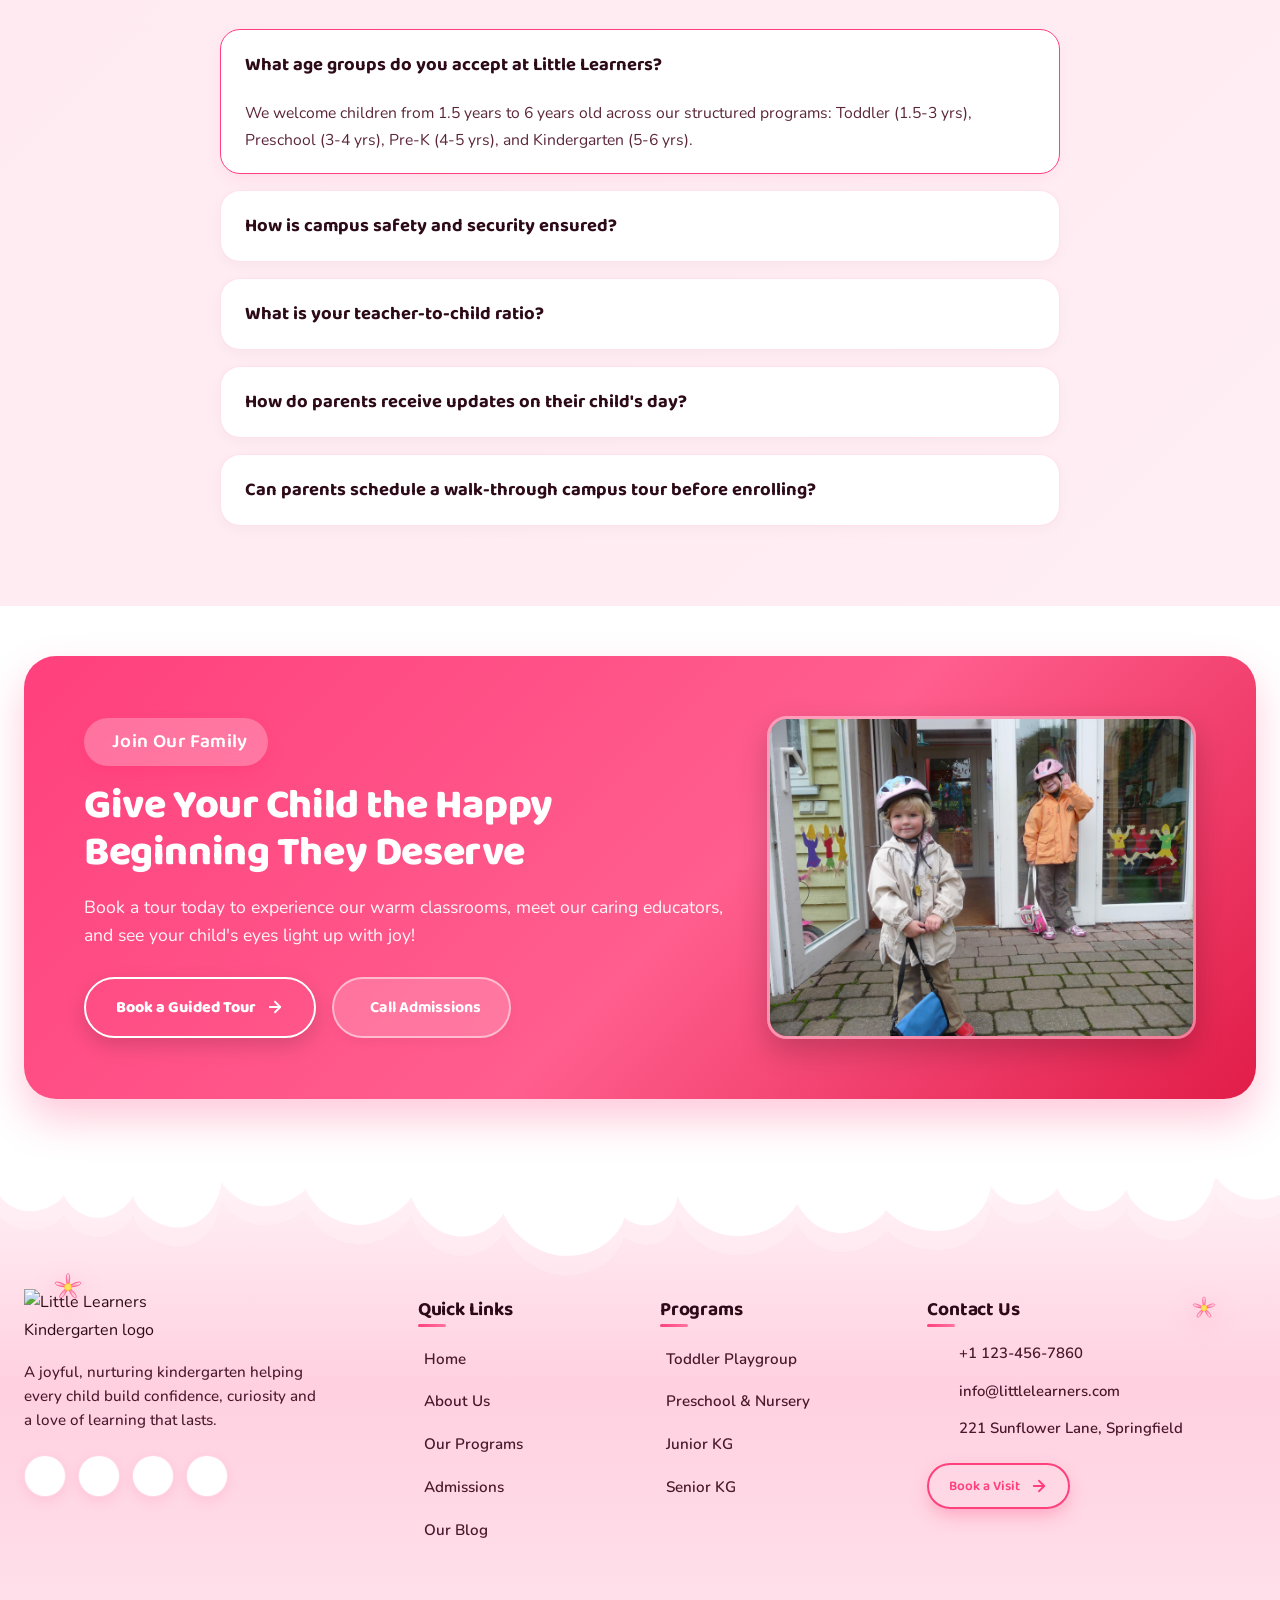
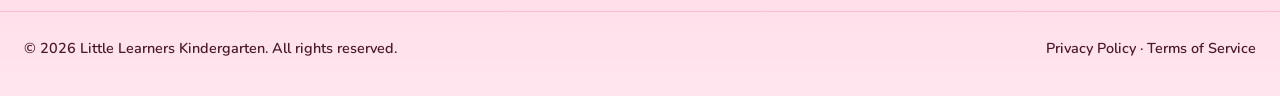
==== commit 233c6b39: "Update about.html" ====
--- a/about.html
+++ b/about.html
@@ -40,7 +40,7 @@
 <header class="site-header" id="siteHeader">
   <nav class="navbar" aria-label="Primary Navigation">
     <a href="index.html" class="brand">
-      <img src="images/last-Photoroom.png" alt="Little Learners Kindergarten logo">
+      <img src="images/logo2-Photoroom.png" alt="Little Learners Kindergarten logo">
     </a>
     <ul class="nav-links">
       <li><a href="index.html">Home</a></li>
@@ -507,7 +507,7 @@
     <div class="footer-about" data-aos>
       <div class="footer-brand">
         <a href="index.html">
-          <img src="images/last-Photoroom.png" alt="Little Learners Kindergarten logo">
+          <img src="images/logo2-Photoroom.png" alt="Little Learners Kindergarten logo">
         </a>
       </div>
       <p>A joyful, nurturing kindergarten helping every child build confidence, curiosity and a love of learning that lasts.</p>
--- a/style.css
+++ b/style.css
@@ -66,7 +66,11 @@
 a{ text-decoration:none; color:inherit; }
 img{ max-width:100%; display:block; }
 ul{ margin:0; padding:0; list-style:none; }
-button{ font-family:inherit; cursor:pointer; }
+button, .btn, [role="button"] {
+  font-family:inherit;
+  cursor:pointer;
+  transition: transform 0.12s var(--ease), box-shadow 0.12s var(--ease), background 0.12s var(--ease), color 0.12s var(--ease), border-color 0.12s var(--ease), opacity 0.12s var(--ease);
+}
 
 .container{
   width:100%;
@@ -115,14 +119,14 @@
   font-weight:600;
   font-size:1rem;
   cursor:pointer;
-  transition:transform .35s var(--ease), box-shadow .35s var(--ease), background .35s var(--ease), color .35s var(--ease);
+  transition:transform .12s var(--ease), box-shadow .12s var(--ease), background .12s var(--ease), color .12s var(--ease);
   white-space:nowrap;
   overflow:hidden;
   isolation:isolate;
   border: 2px solid #ff407d;
   color: inherit;
 }
-.btn svg{ width:18px; height:18px; transition:transform .35s var(--ease); flex-shrink:0; stroke: currentColor; }
+.btn svg{ width:18px; height:18px; transition:transform .12s var(--ease); flex-shrink:0; stroke: currentColor; }
 .btn:hover svg{ transform:translateX(5px); }
 .btn:hover{ transform:translateY(-3px) scale(1.03); }
 .btn:active{ transform:translateY(-1px) scale(0.99); }
@@ -146,7 +150,7 @@
   left: 50%;
   transform: translate(-50%,-50%);
   z-index: -1;
-  transition: all 0.6s ease;
+  transition: all 0.15s ease;
 }
 
 .btn-primary::before{
@@ -167,6 +171,7 @@
   background: linear-gradient(135deg, #ff2a6d, #e11d48) !important;
   width: 0% !important;
   height: 100% !important;
+  transition: all 0.15s ease !important;
 }
 .sticky-card-btn:hover::before {
   width: 100% !important;
@@ -192,7 +197,7 @@
   position:absolute; border-radius:50%;
   background:rgba(255,255,255,0.55);
   transform:scale(0);
-  animation:ripple .6s var(--ease);
+  animation:ripple .25s var(--ease);
   pointer-events:none;
 }
 @keyframes ripple{ to{ transform:scale(3.2); opacity:0; } }
@@ -396,7 +401,7 @@
   display: grid;
   place-items: center;
   cursor: pointer;
-  transition: transform 0.45s cubic-bezier(0.16, 1, 0.3, 1);
+  transition: transform 0.15s cubic-bezier(0.16, 1, 0.3, 1);
   padding: 0;
   overflow: hidden;
 }
@@ -411,7 +416,7 @@
   inset: 0;
   display: grid;
   place-items: center;
-  transition: opacity 0.35s ease-out, transform 0.35s ease-out;
+  transition: opacity 0.15s ease-out, transform 0.15s ease-out;
 }
 .search__close {
   opacity: 0;
@@ -450,7 +455,7 @@
   background:rgba(255, 179, 198, 0.18);
   display:flex; align-items:center; justify-content:center;
   color:var(--blue);
-  transition:background .3s var(--ease), transform .3s var(--ease);
+  transition:background .12s var(--ease), transform .12s var(--ease);
   flex-shrink:0;
 }
 .icon-btn:hover{ 
@@ -462,6 +467,7 @@
 .icon-btn svg{ 
   width:18px; 
   height:18px;
+  transition:transform .15s var(--ease);
  }
 
 .burger{
@@ -1130,7 +1136,7 @@
   display:flex; align-items:center; justify-content:center;
   box-shadow:0 18px 34px -14px rgba(0,0,0,0.35);
   border:none;
-  transition:transform .35s var(--ease);
+  transition:transform .12s var(--ease);
 }
 .play-btn::before{
   content:'';
@@ -1163,7 +1169,7 @@
   opacity:0;
   transform:translateY(8px);
   pointer-events:none;
-  transition:opacity .25s ease, transform .25s ease;
+  transition:opacity .12s ease, transform .12s ease;
 }
 .video-pause-btn.is-visible{ opacity:1; pointer-events:auto; transform:translateY(0); }
 .video-pause-btn:hover{ transform:translateY(0) scale(1.05); }
@@ -1256,7 +1262,7 @@
   font-size: 1.15rem;
   border: 1px solid rgba(255, 64, 125, 0.2);
   box-shadow: 0 4px 12px rgba(255, 64, 125, 0.12);
-  transition: all 0.35s var(--ease);
+  transition: all 0.12s var(--ease);
 }
 
 .footer-social a:hover, .social-links a:hover {
@@ -1803,64 +1809,8 @@
 }
 
 
-/* cursor custom===== */
-
-@media (pointer: fine) {
-  body {
-    cursor: none;
-  }
-}
-
-@media (pointer: coarse) {
-  body {
-    cursor: auto;
-  }
-}
-
-.custom-cursor {
-  position: fixed;
-  top: 0;
-  left: 0;
-  width: 16px;
-  height: 16px;
-  border-radius: 50%;
-  background: radial-gradient(circle at center, #ffffff 0%, #ff75a0 58%, #ff407d 100%);
-  box-shadow: 0 0 0 3px rgba(255, 94, 142, 0.2), 0 0 8px rgba(255, 64, 125, 0.3);
-  transform: translate(-50%, -50%);
-  pointer-events: none;
-  z-index: 9999;
-  opacity: 0;
-  visibility: hidden;
-  transition: width 0.22s ease, height 0.22s ease, opacity 0.18s ease, visibility 0.18s ease, background 0.2s ease, box-shadow 0.2s ease;
-}
-
-.custom-cursor::after {
-  content: "";
-  position: absolute;
-  inset: -10px;
-  border-radius: 50%;
-  border: 1px solid rgba(255, 94, 142, 0.5);
-  opacity: 0.9;
-  animation: cursorPulse 1.8s infinite;
-}
-
-.custom-cursor.is-hovering {
-  width: 44px;
-  height: 44px;
-  background: rgba(255, 94, 142, 0.22);
-  box-shadow: 0 0 0 2px rgba(255, 64, 125, 0.95), 0 0 0 12px rgba(255, 94, 142, 0.2), 0 0 28px rgba(255, 64, 125, 0.65);
-}
-
-.custom-cursor.is-clicking {
-  transform: translate(-50%, -50%) scale(0.7);
-  box-shadow: 0 0 0 2px rgba(255, 64, 125, 0.95), 0 0 0 14px rgba(255, 94, 142, 0.25), 0 0 32px rgba(255, 64, 125, 0.9);
-}
-
-@keyframes cursorPulse {
-  0% { transform: scale(0.95); opacity: 0.9; }
-  50% { transform: scale(1.12); opacity: 0.45; }
-  100% { transform: scale(0.95); opacity: 0.9; }
-}
+
+
 
 #backToTop {
   position: fixed;
@@ -1880,7 +1830,7 @@
   opacity: 0;
   visibility: hidden;
   transform: translateY(20px);
-  transition: all .3s ease;
+  transition: all .12s ease;
   z-index: 9999;
 }
 
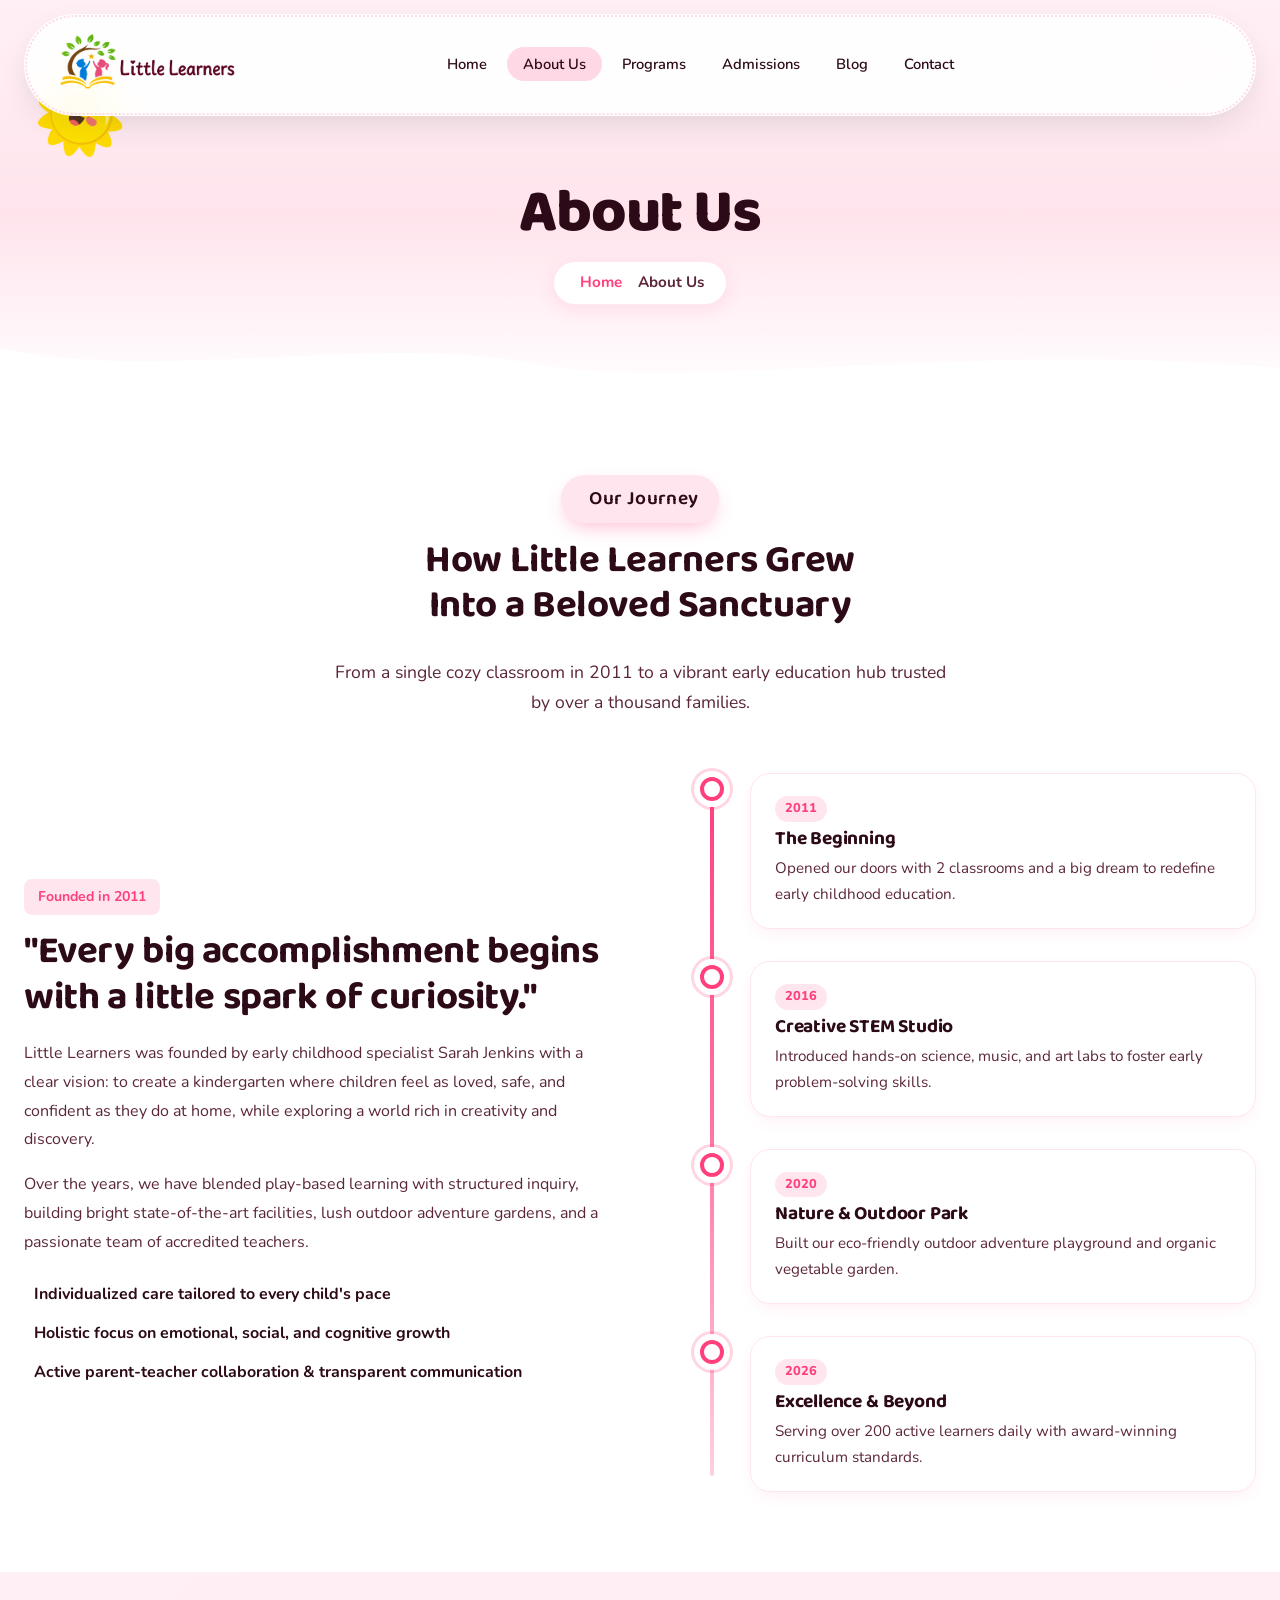
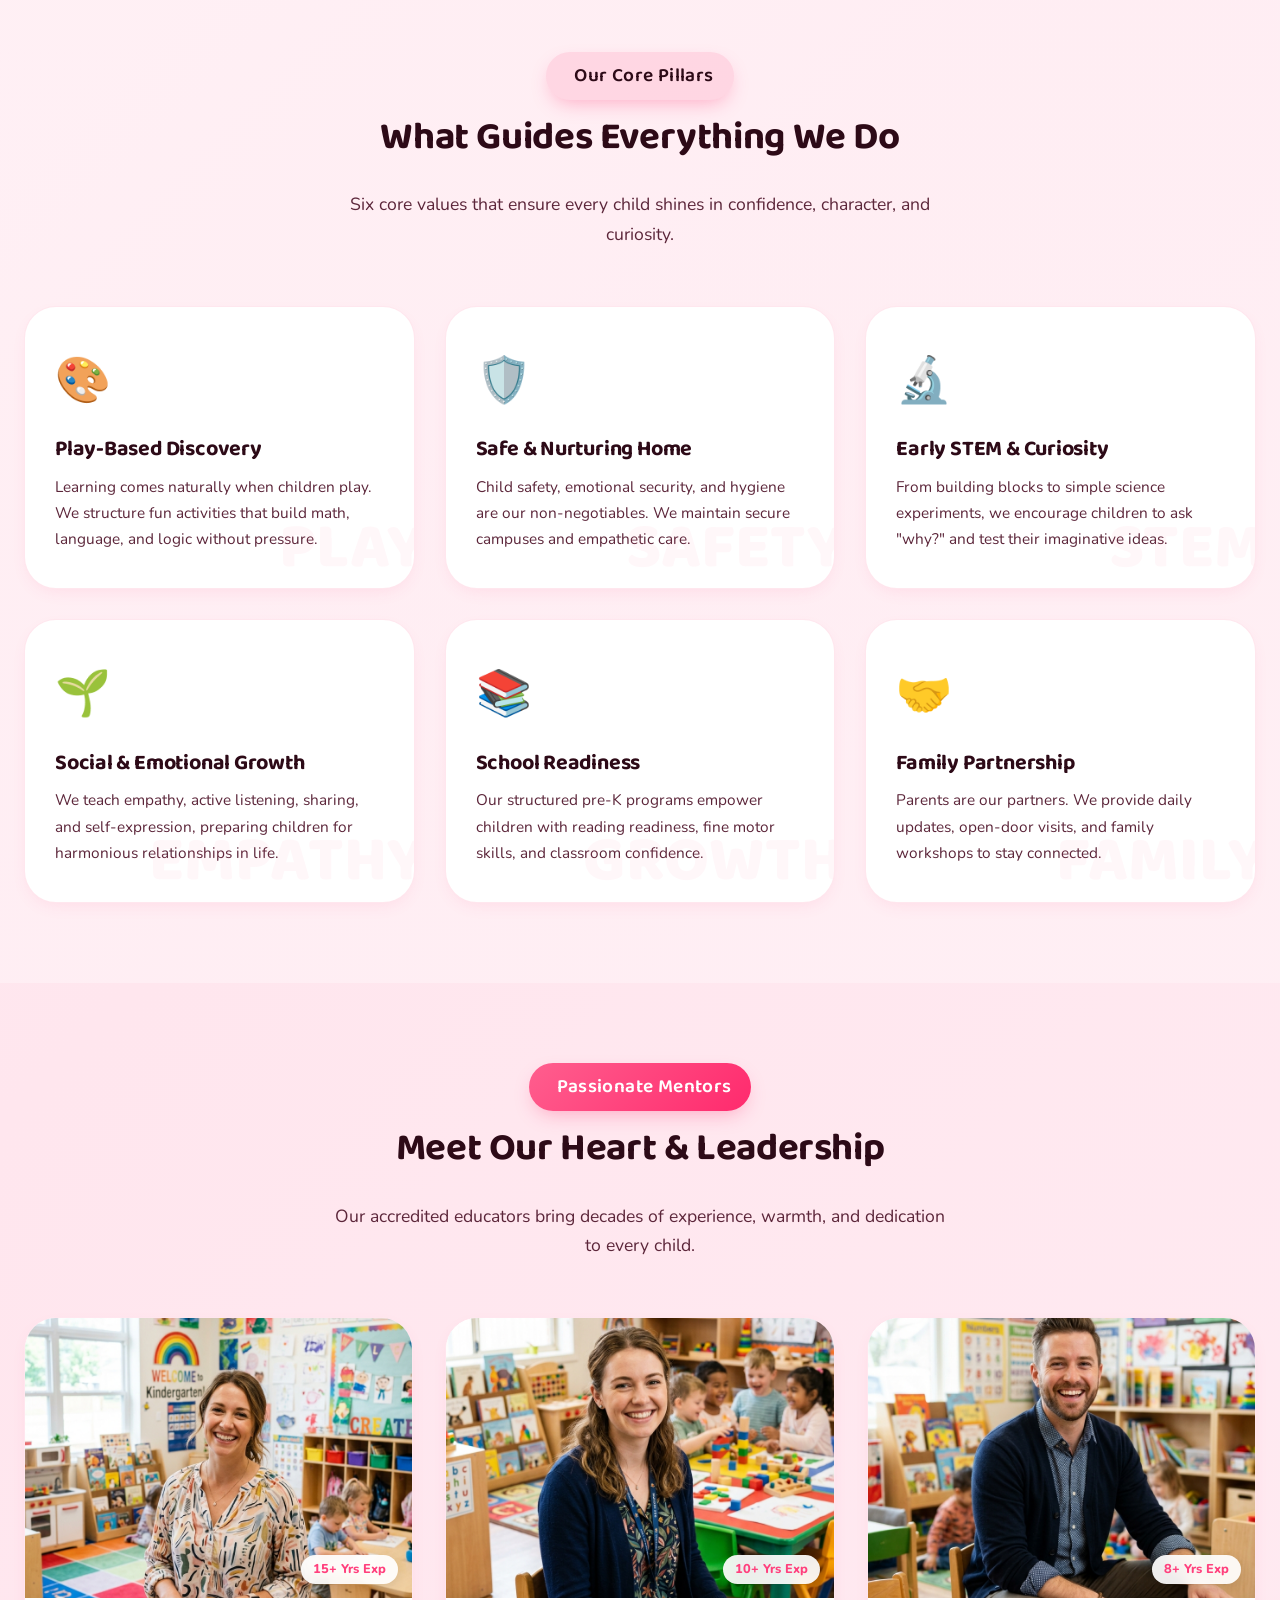
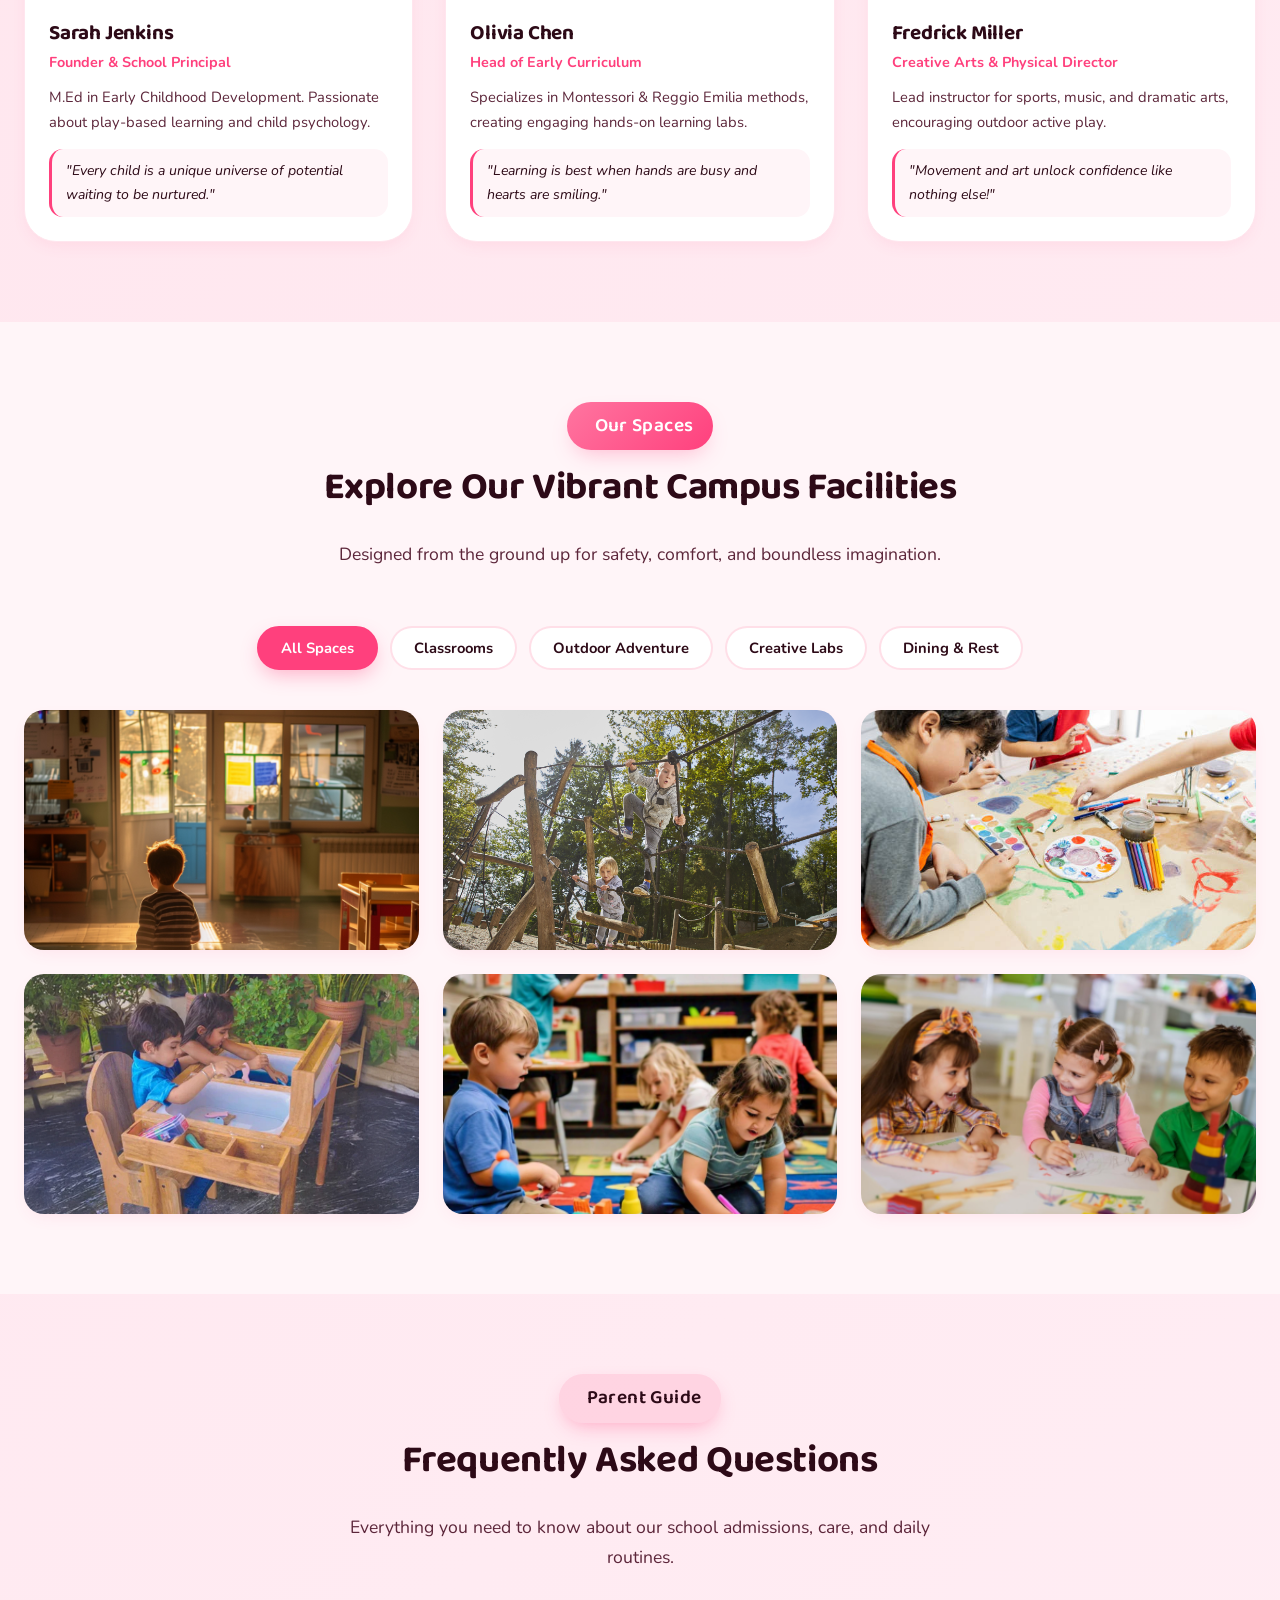
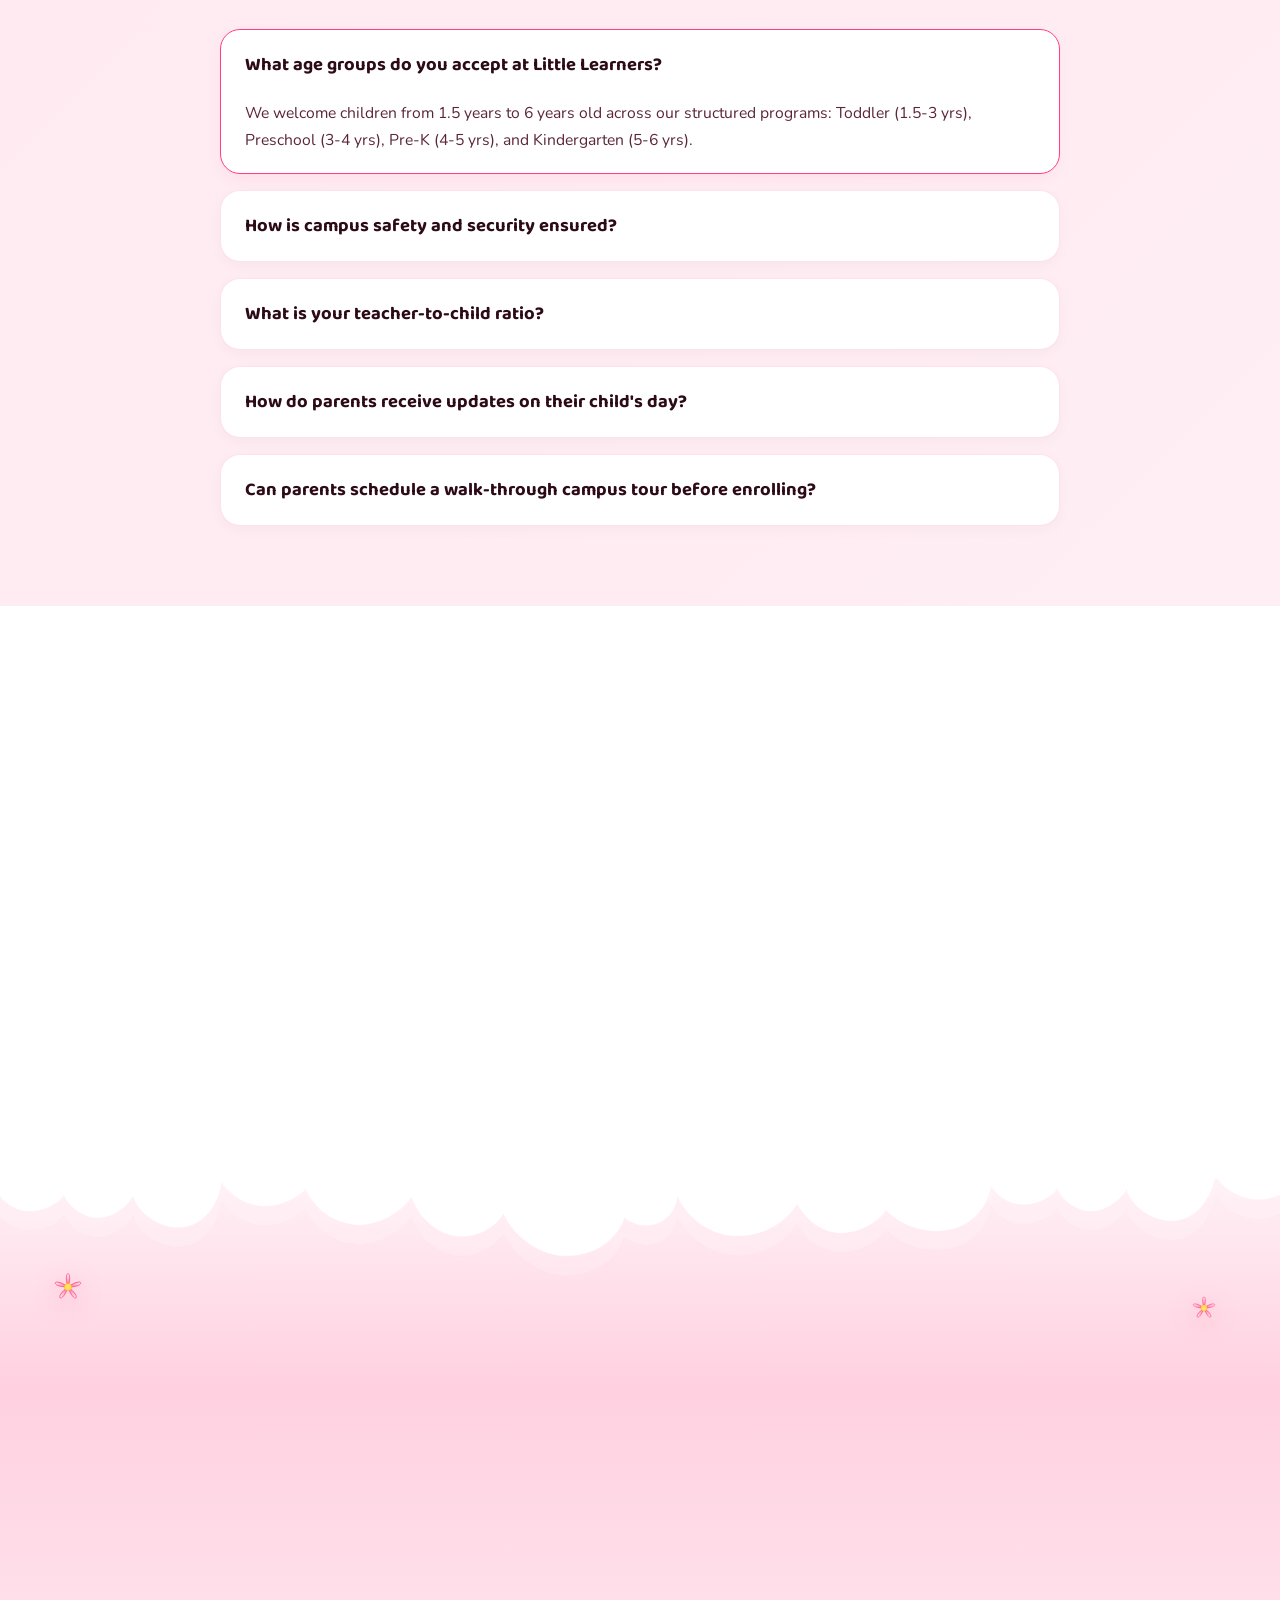
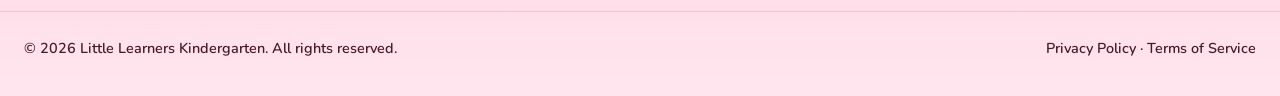
==== commit 5bbf7701: "Update print statement from 'Hello' to 'Goodbye'" ====
--- a/about.html
+++ b/about.html
@@ -71,7 +71,7 @@
 <div class="mobile-nav" id="mobileNav">
   <div class="mobile-nav-top">
     <a href="index.html" class="brand">
-      <img src="images/last-Photoroom.png" alt="Little Learners Kindergarten logo">
+      <img src="images/logo2-Photoroom.png" alt="Little Learners Kindergarten logo">
     </a>
     <button class="icon-btn" id="closeBurger" aria-label="Close menu">
       <svg viewBox="0 0 24 24" fill="none" stroke="currentColor" stroke-width="2.4" stroke-linecap="round"><line x1="18" y1="6" x2="6" y2="18"/><line x1="6" y1="6" x2="18" y2="18"/></svg>
